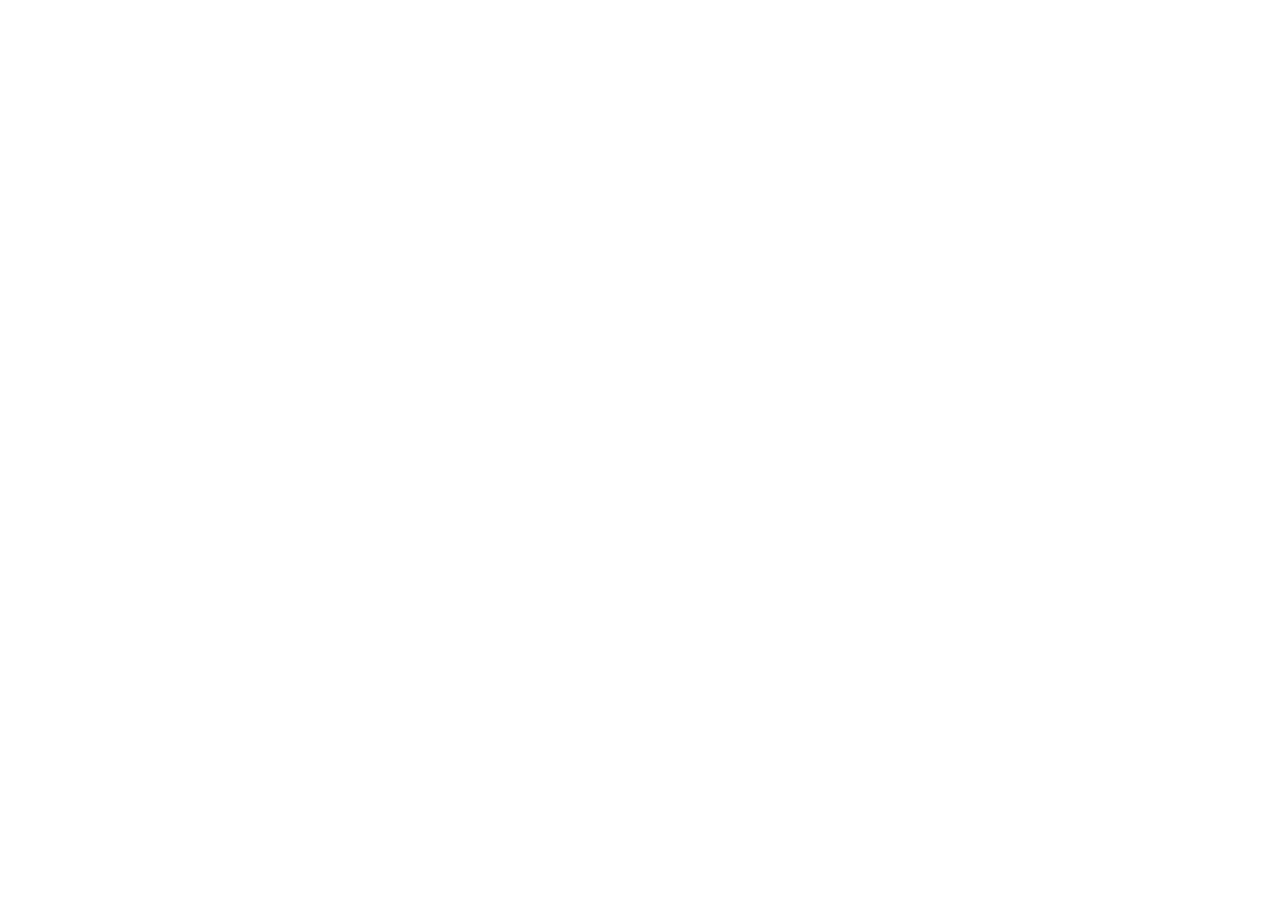
==== index.html @ 694c3e4c "feat: new projeto astra" ====
<!doctype html>
<html lang="pt-BR">
  <head>
    <meta charset="UTF-8" />
    <meta name="viewport" content="width=device-width, initial-scale=1.0" />
    <title>Projeto Astra - @guizeroo/title>
    <link rel="icon" href="/.png" type="image/png">
    <style>
  /* --- ESTILO PERSONALIZADO PARA OS TÍTULOS --- */
@import url('https://fonts.googleapis.com/css2?family=Montserrat:wght@800;900&display=swap');


      :root {
        --bg-body: #17191e;
        --bg-card: #21252b;
        --bg-header: #1a1d24;
        --text-main: #abb2bf;
        --text-light: #ffffff;
        --accent-red: #e53935;
        --accent-yellow: #ffca28;
        --border-color: #383e4a;
        --hover-bg: #282c34;
      }

      *,
      *::before,
      *::after {
        box-sizing: border-box;
      }

      body {
        background-color: var(--bg-body);
        color: var(--text-main);
        font-family: 'Segoe UI', Roboto, Helvetica, Arial, sans-serif;
        margin: 0;
        padding: 50px 20px 10px 20px;
        font-size: 16px;
      }

      .container {
        max-width: 1100px;
        margin: 0 auto;
        /* padding inferior normal (footer não é mais fixo) */
        padding-bottom: 0px;
      }

      .header-section {
        margin-bottom: 14px; /* espaço entre header e disciplinas */
        padding-bottom: 16px; /*  padding interno */
        text-align: center;
        border-bottom: 2px solid var(--accent-red);
      }

      .main-title {
        color: var(--text-light);
        font-size: 38px;
        margin: 0 0 10px 0;
        font-weight: 800;
        text-transform: uppercase;
        letter-spacing: 2px;
      }

      .sub-title {
        color: var(--accent-yellow);
        font-size: 18px;
        margin: 0;
        font-weight: 700;
        text-transform: uppercase;
        letter-spacing: 4px;
      }

      .section-divider {
        display: flex;
        align-items: center;
        justify-content: space-between;
        color: var(--text-light);
        font-size: 24px;
        margin: 40px 0 25px 0;
        padding-left: 15px;
        border-left: 6px solid var(--accent-yellow);
        text-transform: uppercase;
        letter-spacing: 1px;
        font-weight: 800;
        background: linear-gradient(
          90deg,
          rgba(255, 202, 40, 0.1) 0%,
          rgba(255, 202, 40, 0) 100%
        );
        padding-top: 10px;
        padding-bottom: 10px;
      }
      .section-divider .section-subtitle {
        font-size: 14px;
        color: var(--accent-yellow);
        font-weight: 800;
        text-transform: none;
        letter-spacing: 0.5px;
        margin-left: 12px;
      }

      .subject-card {
        background-color: var(--bg-card);
        border-radius: 12px;
        margin-bottom: 40px;
        box-shadow: 0 10px 20px rgba(0, 0, 0, 0.3);
        overflow: hidden;
        border: 1px solid var(--border-color);
      }

      .subject-header-grid {
        display: grid;
        grid-template-columns: 1fr 160px 100px;
        background-color: var(--bg-header);
        border-bottom: 4px solid var(--accent-red);
        cursor: pointer;
        user-select: none;
      }

      .subject-header-grid.collapsed .track-head {
        display: none;
      }

      .subject-progress {
        display: flex;
        align-items: center;
        gap: 10px;
        padding: 0 12px;
        justify-self: end;
      }
      .subject-progress-bar {
        width: 120px;
        height: 10px;
        background: rgba(255, 255, 255, 0.06);
        border-radius: 8px;
        overflow: hidden;
        box-shadow: inset 0 1px 2px rgba(0, 0, 0, 0.4);
      }
      .subject-progress-fill {
        height: 100%;
        width: 0%;
        background: var(--accent-red);
        transition: width 0.35s ease;
      }
      .subject-progress-text {
        color: var(--text-light);
        font-weight: 700;
        font-size: 12px;
        min-width: 36px;
        text-align: right;
        letter-spacing: 0.6px;
      }

      .track-head {
        background-color: var(--accent-yellow);
        color: #111;
        display: flex;
        align-items: center;
        justify-content: center;
        font-size: 16px;
        font-weight: 900;
        text-transform: uppercase;
        border-left: 1px solid rgba(0, 0, 0, 0.15);
        padding: 15px 10px;
        text-align: center;
        letter-spacing: 0.5px;
      }

      .topic-row {
        display: grid;
        grid-template-columns: 1fr 100px;
        border-bottom: 1px solid rgba(255, 255, 255, 0.05);
        transition: background-color 0.2s ease;
      }

      .topic-row.closed {
        display: none;
      }

      .topic-row:last-child {
        border-bottom: none;
      }

      .topic-row:hover {
        background-color: var(--hover-bg);
      }

      .topic-name {
        padding: 24px;
        font-size: 17px;
        line-height: 1.6;
        color: var(--text-light);
        font-weight: 500;
      }

      .topic-number {
        color: var(--accent-yellow);
        font-weight: 800;
        margin-right: 10px;
        font-size: 18px;
      }

      .topic-row.sub-topic .topic-name {
        padding-left: 55px;
        font-size: 15px;
        color: #9ba3b2;
      }
      .topic-row.sub-topic .topic-number {
        font-size: 15px;
      }

      .topic-row.sub-sub-topic .topic-name {
        padding-left: 85px;
        font-size: 14px;
        color: #7b8392;
      }
      .topic-row.sub-sub-topic .topic-number {
        font-size: 14px;
      }

      .checkbox-cell {
        display: flex;
        align-items: center;
        justify-content: center;
        border-left: 1px solid rgba(255, 255, 255, 0.05);
        padding: 15px;
      }

      .custom-checkbox {
        appearance: none;
        -webkit-appearance: none;
        width: 28px;
        height: 28px;
        border: 2px solid #6b7280;
        border-radius: 6px;
        cursor: pointer;
        background-color: rgba(0, 0, 0, 0.2);
        display: flex;
        align-items: center;
        justify-content: center;
        transition: all 0.2s cubic-bezier(0.4, 0, 0.2, 1);
        box-shadow: inset 0 2px 4px rgba(0, 0, 0, 0.1);
      }

      .topic-row.sub-topic .custom-checkbox {
        width: 24px;
        height: 24px;
      }
      .topic-row.sub-sub-topic .custom-checkbox {
        width: 20px;
        height: 20px;
      }

      .custom-checkbox:hover {
        border-color: var(--accent-yellow);
        transform: scale(1.05);
      }

      .custom-checkbox:checked {
        background-color: var(--accent-red);
        border-color: var(--accent-red);
        box-shadow: 0 0 10px rgba(229, 57, 53, 0.3);
      }

      .custom-checkbox:checked::after {
        content: '';
        width: 7px;
        height: 14px;
        border: solid white;
        border-width: 0 3px 3px 0;
        transform: rotate(45deg);
        margin-bottom: 4px;
      }

      .topic-row.sub-topic .custom-checkbox:checked::after {
        width: 6px;
        height: 11px;
        margin-bottom: 2px;
      }
      .topic-row.sub-sub-topic .custom-checkbox:checked::after {
        width: 5px;
        height: 9px;
        margin-bottom: 2px;
        border-width: 0 2px 2px 0;
      }

      @media (max-width: 600px) {
        .subject-header-grid,
        .topic-row {
          grid-template-columns: 1fr 100px;
        }
        .main-title {
          font-size: 28px;
        }
        .topic-name {
          padding: 15px;
        }
        .topic-row.sub-topic .topic-name {
          padding-left: 30px;
        }
        .topic-row.sub-sub-topic .topic-name {
          padding-left: 45px;
        }
        .subject-header-grid {
          grid-template-columns: 1fr 100px 80px;
        }
      }

      .subject-title {
        padding: 24px 20px;
        font-size: 22px;
        font-weight: 800;
        color: var(--text-light);
        border-left: 8px solid var(--accent-red);
        display: flex;
        align-items: center;
        text-transform: uppercase;
      }

      .site-footer {
        /* footer estático no final do documento (não fixo) */
        display: flex;
        flex-direction: column;
        align-items: center;
        justify-content: center;
        gap: 6px;
        padding: 18px 20px;
        margin-top: 28px;
        border-top: 1px solid rgba(0, 0, 0, 0.12);
        color: var(--text-main);
        font-size: 14px;
        background-color: #2b2f36;
        border-radius: 8px;
        width: 100%;
      }
      .site-footer .credit,
      .site-footer .project {
        text-align: center;
        display: block;
        width: 100%;
        margin: 0;
      }
      .site-footer .credit {
        color: var(--text-light);
        font-weight: 700;
      }
      .site-footer .project {
        color: var(--text-main);
        opacity: 0.95;
        font-weight: 600;
      }
      .author {
        color: var(--accent-yellow);
        text-decoration: none;
      }
      .author:hover {
        text-decoration: underline;
      }

    </style>
  </head>
  <body>
    <div class="container">
      <div class="header-section">
        <h2 class="sub-title">Projeto Astra - Missão CBMAL26</h2>
        <h1 class="main-title">Edital Verticalizado</h1>
        
        <div style="display: grid; grid-template-columns: repeat(auto-fit, minmax(300px, 1fr)); gap: 30px; margin: 30px 0 10px 0; text-align: left;">
            
            <div style="background-color: var(--bg-card); border-radius: 8px; padding: 25px 20px; border: 1px solid var(--border-color); display: flex; flex-direction: column; justify-content: center;">
                <div style="font-weight: 800; color: var(--accent-yellow); margin-bottom: 15px; font-size: 16px; text-transform: uppercase; text-align: center;" id="progress-text">0% DO EDITAL CONCLUÍDO</div>
                <div style="width: 100%; background-color: rgba(0, 0, 0, 0.4); border-radius: 10px; height: 12px; overflow: hidden; box-shadow: inset 0 2px 4px rgba(0,0,0,0.5);">
                    <div id="progress-bar" style="width: 0%; height: 100%; background-color: var(--accent-red); transition: width 0.4s ease;"></div>
                </div>
            </div>

            <div style="display: flex; flex-direction: column; justify-content: center; gap: 12px;">
                
                <div style="display: flex; align-items: center; background-color: rgba(66, 204, 147, 0.12); padding: 14px 16px; border-radius: 8px; gap: 12px;">
                    <div style="width: 24px; height: 24px; background-color: #42cc93; border-radius: 50%; display: flex; align-items: center; justify-content: center; flex-shrink: 0;">
                        <svg width="14" height="14" viewBox="0 0 24 24" fill="none" stroke="#ffffff" stroke-width="3" stroke-linecap="round" stroke-linejoin="round"><circle cx="12" cy="12" r="10"></circle><polyline points="12 6 12 12 15 15"></polyline></svg>
                    </div>
                    <div style="font-size: 14px; color: var(--text-light); line-height: 1.4;">
                        <strong style="color: #42cc93;">Em breve:</strong> Mapa de incidência por assunto.
                    </div>
                </div>

                <div style="display: flex; align-items: center; background-color: rgba(66, 204, 147, 0.12); padding: 14px 16px; border-radius: 8px; gap: 12px;">
                    <div style="width: 24px; height: 24px; background-color: #42cc93; border-radius: 50%; display: flex; align-items: center; justify-content: center; flex-shrink: 0;">
                        <svg width="14" height="14" viewBox="0 0 24 24" fill="none" stroke="#ffffff" stroke-width="3" stroke-linecap="round" stroke-linejoin="round"><circle cx="12" cy="12" r="10"></circle><polyline points="12 6 12 12 15 15"></polyline></svg>
                    </div>
                    <div style="font-size: 14px; color: var(--text-light); line-height: 1.4;">
                        <strong style="color: #42cc93;">Em breve:</strong> Manual da aprovação.
                    </div>
                </div>

            </div>

        </div>
      </div>

      <div class="section-divider">
        <span class="section-title">Conhecimentos Gerais</span>
        <span class="section-subtitle">50 questões esperadas</span>
      </div>

      <div class="subject-card">
        <div class="subject-header-grid">
          <div class="subject-title">Língua Portuguesa</div>
          <div class="track-head">Teoria</div>
        </div>
        <div class="topic-row">
          <div class="topic-name">
            <span class="topic-number">1</span> Compreensão e interpretação de
            textos de gêneros variados.
          </div>
          <div class="checkbox-cell">
            <input type="checkbox" class="custom-checkbox" id="port-1" />
          </div>
        </div>
        <div class="topic-row">
          <div class="topic-name">
            <span class="topic-number">2</span> Reconhecimento de tipos e
            gêneros textuais.
          </div>
          <div class="checkbox-cell">
            <input type="checkbox" class="custom-checkbox" id="port-2" />
          </div>
        </div>
        <div class="topic-row">
          <div class="topic-name">
            <span class="topic-number">3</span> Domínio da ortografia oficial.
          </div>
          <div class="checkbox-cell">
            <input type="checkbox" class="custom-checkbox" id="port-3" />
          </div>
        </div>
        <div class="topic-row">
          <div class="topic-name">
            <span class="topic-number">4</span> Domínio dos mecanismos de coesão
            textual.
          </div>
          <div class="checkbox-cell">
            <input type="checkbox" class="custom-checkbox" id="port-4" />
          </div>
        </div>
        <div class="topic-row sub-topic">
          <div class="topic-name">
            <span class="topic-number">4.1</span> Emprego de elementos de
            referenciação, substituição e repetição, de conectores e de outros
            elementos de sequenciação textual.
          </div>
          <div class="checkbox-cell">
            <input type="checkbox" class="custom-checkbox" id="port-4-1" />
          </div>
        </div>
        <div class="topic-row sub-topic">
          <div class="topic-name">
            <span class="topic-number">4.2</span> Emprego de tempos e modos
            verbais.
          </div>
          <div class="checkbox-cell">
            <input type="checkbox" class="custom-checkbox" id="port-4-2" />
          </div>
        </div>
        <div class="topic-row">
          <div class="topic-name">
            <span class="topic-number">5</span> Domínio da estrutura
            morfossintática do período.
          </div>
          <div class="checkbox-cell">
            <input type="checkbox" class="custom-checkbox" id="port-5" />
          </div>
        </div>
        <div class="topic-row sub-topic">
          <div class="topic-name">
            <span class="topic-number">5.1</span> Emprego das classes de
            palavras.
          </div>
          <div class="checkbox-cell">
            <input type="checkbox" class="custom-checkbox" id="port-5-1" />
          </div>
        </div>
        <div class="topic-row sub-topic">
          <div class="topic-name">
            <span class="topic-number">5.2</span> Relações de coordenação entre
            orações e entre termos da oração.
          </div>
          <div class="checkbox-cell">
            <input type="checkbox" class="custom-checkbox" id="port-5-2" />
          </div>
        </div>
        <div class="topic-row sub-topic">
          <div class="topic-name">
            <span class="topic-number">5.3</span> Relações de subordinação entre
            orações e entre termos da oração.
          </div>
          <div class="checkbox-cell">
            <input type="checkbox" class="custom-checkbox" id="port-5-3" />
          </div>
        </div>
        <div class="topic-row sub-topic">
          <div class="topic-name">
            <span class="topic-number">5.4</span> Emprego dos sinais de
            pontuação.
          </div>
          <div class="checkbox-cell">
            <input type="checkbox" class="custom-checkbox" id="port-5-4" />
          </div>
        </div>
        <div class="topic-row sub-topic">
          <div class="topic-name">
            <span class="topic-number">5.5</span> Concordância verbal e nominal.
          </div>
          <div class="checkbox-cell">
            <input type="checkbox" class="custom-checkbox" id="port-5-5" />
          </div>
        </div>
        <div class="topic-row sub-topic">
          <div class="topic-name">
            <span class="topic-number">5.6</span> Regência verbal e nominal.
          </div>
          <div class="checkbox-cell">
            <input type="checkbox" class="custom-checkbox" id="port-5-6" />
          </div>
        </div>
        <div class="topic-row sub-topic">
          <div class="topic-name">
            <span class="topic-number">5.7</span> Emprego do sinal indicativo de
            crase.
          </div>
          <div class="checkbox-cell">
            <input type="checkbox" class="custom-checkbox" id="port-5-7" />
          </div>
        </div>
        <div class="topic-row sub-topic">
          <div class="topic-name">
            <span class="topic-number">5.8</span> Colocação dos pronomes átonos.
          </div>
          <div class="checkbox-cell">
            <input type="checkbox" class="custom-checkbox" id="port-5-8" />
          </div>
        </div>
        <div class="topic-row">
          <div class="topic-name">
            <span class="topic-number">6</span> Reescrita de frases e parágrafos
            do texto.
          </div>
          <div class="checkbox-cell">
            <input type="checkbox" class="custom-checkbox" id="port-6" />
          </div>
        </div>
        <div class="topic-row sub-topic">
          <div class="topic-name">
            <span class="topic-number">6.1</span> Significação das palavras.
          </div>
          <div class="checkbox-cell">
            <input type="checkbox" class="custom-checkbox" id="port-6-1" />
          </div>
        </div>
        <div class="topic-row sub-topic">
          <div class="topic-name">
            <span class="topic-number">6.2</span> Substituição de palavras ou de
            trechos de texto.
          </div>
          <div class="checkbox-cell">
            <input type="checkbox" class="custom-checkbox" id="port-6-2" />
          </div>
        </div>
        <div class="topic-row sub-topic">
          <div class="topic-name">
            <span class="topic-number">6.3</span> Reorganização da estrutura de
            orações e de períodos do texto.
          </div>
          <div class="checkbox-cell">
            <input type="checkbox" class="custom-checkbox" id="port-6-3" />
          </div>
        </div>
        <div class="topic-row sub-topic">
          <div class="topic-name">
            <span class="topic-number">6.4</span> Reescrita de textos de
            diferentes gêneros e níveis de formalidade.
          </div>
          <div class="checkbox-cell">
            <input type="checkbox" class="custom-checkbox" id="port-6-4" />
          </div>
        </div>
      </div>
      <div class="subject-card">
        <div class="subject-header-grid">
          <div class="subject-title">Língua Inglesa</div>
          <div class="track-head">Teoria</div>
        </div>
        <div class="topic-row">
          <div class="topic-name">
            <span class="topic-number">1</span> Compreensão de textos em língua
            inglesa.
          </div>
          <div class="checkbox-cell">
            <input type="checkbox" class="custom-checkbox" id="ing-1" />
          </div>
        </div>
        <div class="topic-row">
          <div class="topic-name">
            <span class="topic-number">2</span> Itens gramaticais relevantes
            para a compreensão dos conteúdos semânticos.
          </div>
          <div class="checkbox-cell">
            <input type="checkbox" class="custom-checkbox" id="ing-2" />
          </div>
        </div>
      </div>
      <div class="subject-card">
        <div class="subject-header-grid">
          <div class="subject-title">Noções de Informática</div>
          <div class="track-head">Teoria</div>
        </div>
        <div class="topic-row">
          <div class="topic-name">
            <span class="topic-number">1</span> Noções de sistema operacional
            (ambientes Linux e Windows).
          </div>
          <div class="checkbox-cell">
            <input type="checkbox" class="custom-checkbox" id="inf-1" />
          </div>
        </div>
        <div class="topic-row">
          <div class="topic-name">
            <span class="topic-number">2</span> Edição de textos, planilhas e
            apresentações (ambientes Microsoft Office e BrOffice).
          </div>
          <div class="checkbox-cell">
            <input type="checkbox" class="custom-checkbox" id="inf-2" />
          </div>
        </div>
        <div class="topic-row">
          <div class="topic-name">
            <span class="topic-number">3</span> Redes de computadores.
          </div>
          <div class="checkbox-cell">
            <input type="checkbox" class="custom-checkbox" id="inf-3" />
          </div>
        </div>
        <div class="topic-row sub-topic">
          <div class="topic-name">
            <span class="topic-number">3.1</span> Conceitos básicos,
            ferramentas, aplicativos e procedimentos de Internet e intranet.
          </div>
          <div class="checkbox-cell">
            <input type="checkbox" class="custom-checkbox" id="inf-3-1" />
          </div>
        </div>
        <div class="topic-row sub-topic">
          <div class="topic-name">
            <span class="topic-number">3.2</span> Programas de navegação
            (Microsoft Edge, Mozilla Firefox e Google Chrome).
          </div>
          <div class="checkbox-cell">
            <input type="checkbox" class="custom-checkbox" id="inf-3-2" />
          </div>
        </div>
        <div class="topic-row sub-topic">
          <div class="topic-name">
            <span class="topic-number">3.3</span> Programas de correio
            eletrônico (Outlook Express e Mozilla Thunderbird).
          </div>
          <div class="checkbox-cell">
            <input type="checkbox" class="custom-checkbox" id="inf-3-3" />
          </div>
        </div>
        <div class="topic-row sub-topic">
          <div class="topic-name">
            <span class="topic-number">3.4</span> Sítios de busca e pesquisa na
            Internet.
          </div>
          <div class="checkbox-cell">
            <input type="checkbox" class="custom-checkbox" id="inf-3-4" />
          </div>
        </div>
        <div class="topic-row sub-topic">
          <div class="topic-name">
            <span class="topic-number">3.5</span> Grupos de discussão.
          </div>
          <div class="checkbox-cell">
            <input type="checkbox" class="custom-checkbox" id="inf-3-5" />
          </div>
        </div>
        <div class="topic-row sub-topic">
          <div class="topic-name">
            <span class="topic-number">3.6</span> Redes sociais.
          </div>
          <div class="checkbox-cell">
            <input type="checkbox" class="custom-checkbox" id="inf-3-6" />
          </div>
        </div>
        <div class="topic-row sub-topic">
          <div class="topic-name">
            <span class="topic-number">3.7</span> Computação na nuvem (cloud
            computing).
          </div>
          <div class="checkbox-cell">
            <input type="checkbox" class="custom-checkbox" id="inf-3-7" />
          </div>
        </div>
        <div class="topic-row">
          <div class="topic-name">
            <span class="topic-number">4</span> Conceitos de organização e de
            gerenciamento de informações, arquivos, pastas e programas.
          </div>
          <div class="checkbox-cell">
            <input type="checkbox" class="custom-checkbox" id="inf-4" />
          </div>
        </div>
        <div class="topic-row">
          <div class="topic-name">
            <span class="topic-number">5</span> Segurança da informação.
          </div>
          <div class="checkbox-cell">
            <input type="checkbox" class="custom-checkbox" id="inf-5" />
          </div>
        </div>
        <div class="topic-row sub-topic">
          <div class="topic-name">
            <span class="topic-number">5.1</span> Procedimentos de segurança.
          </div>
          <div class="checkbox-cell">
            <input type="checkbox" class="custom-checkbox" id="inf-5-1" />
          </div>
        </div>
        <div class="topic-row sub-topic">
          <div class="topic-name">
            <span class="topic-number">5.2</span> Noções de vírus, worms e
            pragas virtuais.
          </div>
          <div class="checkbox-cell">
            <input type="checkbox" class="custom-checkbox" id="inf-5-2" />
          </div>
        </div>
        <div class="topic-row sub-topic">
          <div class="topic-name">
            <span class="topic-number">5.3</span> Aplicativos para segurança
            (antivírus, firewall, anti-spyware etc.).
          </div>
          <div class="checkbox-cell">
            <input type="checkbox" class="custom-checkbox" id="inf-5-3" />
          </div>
        </div>
        <div class="topic-row sub-topic">
          <div class="topic-name">
            <span class="topic-number">5.4</span> Procedimentos de backup.
          </div>
          <div class="checkbox-cell">
            <input type="checkbox" class="custom-checkbox" id="inf-5-4" />
          </div>
        </div>
        <div class="topic-row sub-topic">
          <div class="topic-name">
            <span class="topic-number">5.5</span> Armazenamento de dados na
            nuvem (cloud storage).
          </div>
          <div class="checkbox-cell">
            <input type="checkbox" class="custom-checkbox" id="inf-5-5" />
          </div>
        </div>
      </div>
      <div class="subject-card">
        <div class="subject-header-grid">
          <div class="subject-title">Matemática</div>
          <div class="track-head">Teoria</div>
        </div>
        <div class="topic-row">
          <div class="topic-name">
            <span class="topic-number">1</span> Álgebra linear.
          </div>
          <div class="checkbox-cell">
            <input type="checkbox" class="custom-checkbox" id="mat-1" />
          </div>
        </div>
        <div class="topic-row sub-topic">
          <div class="topic-name">
            <span class="topic-number">1.1</span> Conjunto numérico: operações
            com números inteiros, fracionários e decimais.
          </div>
          <div class="checkbox-cell">
            <input type="checkbox" class="custom-checkbox" id="mat-1-1" />
          </div>
        </div>
        <div class="topic-row">
          <div class="topic-name">
            <span class="topic-number">2</span> Proporções e divisão
            proporcional.
          </div>
          <div class="checkbox-cell">
            <input type="checkbox" class="custom-checkbox" id="mat-2" />
          </div>
        </div>
        <div class="topic-row">
          <div class="topic-name">
            <span class="topic-number">3</span> Regras de três simples e
            composta.
          </div>
          <div class="checkbox-cell">
            <input type="checkbox" class="custom-checkbox" id="mat-3" />
          </div>
        </div>
        <div class="topic-row">
          <div class="topic-name">
            <span class="topic-number">4</span> Porcentagem.
          </div>
          <div class="checkbox-cell">
            <input type="checkbox" class="custom-checkbox" id="mat-4" />
          </div>
        </div>
        <div class="topic-row">
          <div class="topic-name">
            <span class="topic-number">5</span> Juros simples e compostos;
            capitalização e descontos.
          </div>
          <div class="checkbox-cell">
            <input type="checkbox" class="custom-checkbox" id="mat-5" />
          </div>
        </div>
        <div class="topic-row">
          <div class="topic-name">
            <span class="topic-number">6</span> Taxas de juros: nominal,
            efetiva, equivalente, proporcional, real e aparente.
          </div>
          <div class="checkbox-cell">
            <input type="checkbox" class="custom-checkbox" id="mat-6" />
          </div>
        </div>
      </div>
      <div class="subject-card">
        <div class="subject-header-grid">
          <div class="subject-title">Raciocínio Lógico e Analítico</div>
          <div class="track-head">Teoria</div>
        </div>
        <div class="topic-row">
          <div class="topic-name">
            <span class="topic-number">1</span> Lógica sentencial (ou
            proposicional).
          </div>
          <div class="checkbox-cell">
            <input type="checkbox" class="custom-checkbox" id="rla-1" />
          </div>
        </div>
        <div class="topic-row sub-topic">
          <div class="topic-name">
            <span class="topic-number">1.1</span> Proposições simples e
            compostas.
          </div>
          <div class="checkbox-cell">
            <input type="checkbox" class="custom-checkbox" id="rla-1-1" />
          </div>
        </div>
        <div class="topic-row sub-topic">
          <div class="topic-name">
            <span class="topic-number">1.2</span> Tabelas verdade.
          </div>
          <div class="checkbox-cell">
            <input type="checkbox" class="custom-checkbox" id="rla-1-2" />
          </div>
        </div>
        <div class="topic-row sub-topic">
          <div class="topic-name">
            <span class="topic-number">1.3</span> Equivalências.
          </div>
          <div class="checkbox-cell">
            <input type="checkbox" class="custom-checkbox" id="rla-1-3" />
          </div>
        </div>
        <div class="topic-row">
          <div class="topic-name">
            <span class="topic-number">2</span> Estrutura lógica de relações
            arbitrárias entre pessoas, lugares, objetos ou eventos fictícios;
            dedução de novas informações das relações fornecidas e avaliação das
            condições usadas para estabelecer a estrutura daquelas relações.
          </div>
          <div class="checkbox-cell">
            <input type="checkbox" class="custom-checkbox" id="rla-2" />
          </div>
        </div>
        <div class="topic-row">
          <div class="topic-name">
            <span class="topic-number">3</span> Compreensão e análise da lógica
            de uma situação, utilizando as funções intelectuais: raciocínio
            verbal, raciocínio matemático, raciocínio sequencial, reconhecimento
            de padrões, orientação espacial e temporal, formação de conceitos,
            discriminação de elementos; compreensão de dados apresentados em
            gráficos e tabelas.
          </div>
          <div class="checkbox-cell">
            <input type="checkbox" class="custom-checkbox" id="rla-3" />
          </div>
        </div>
        <div class="topic-row">
          <div class="topic-name">
            <span class="topic-number">4</span> Problemas de lógica e
            raciocínio.
          </div>
          <div class="checkbox-cell">
            <input type="checkbox" class="custom-checkbox" id="rla-4" />
          </div>
        </div>
        <div class="topic-row sub-topic">
          <div class="topic-name">
            <span class="topic-number">4.1</span> Problemas de contagem e noções
            de probabilidade.
          </div>
          <div class="checkbox-cell">
            <input type="checkbox" class="custom-checkbox" id="rla-4-1" />
          </div>
        </div>
        <div class="topic-row">
          <div class="topic-name">
            <span class="topic-number">5</span> Falácias.
          </div>
          <div class="checkbox-cell">
            <input type="checkbox" class="custom-checkbox" id="rla-5" />
          </div>
        </div>
        <div class="topic-row">
          <div class="topic-name">
            <span class="topic-number">6</span> Noções de estatística: média,
            moda, mediana e desvio-padrão.
          </div>
          <div class="checkbox-cell">
            <input type="checkbox" class="custom-checkbox" id="rla-6" />
          </div>
        </div>
      </div>
      <div class="subject-card">
        <div class="subject-header-grid">
          <div class="subject-title">Legislação Pertinente ao CBMAL</div>
          <div class="track-head">Teoria</div>
        </div>
        <div class="topic-row">
          <div class="topic-name">
            <span class="topic-number">1</span> Lei Estadual nº 5.346/1992
            (Estatuto dos Policiais Militares do Estado de Alagoas) e suas
            alterações.
          </div>
          <div class="checkbox-cell">
            <input type="checkbox" class="custom-checkbox" id="leg-1" />
          </div>
        </div>
        <div class="topic-row">
          <div class="topic-name">
            <span class="topic-number">2</span> Decreto estadual nº 37.042/1996
            (Regulamento Disciplinar da Polícia Militar de Alagoas).
          </div>
          <div class="checkbox-cell">
            <input type="checkbox" class="custom-checkbox" id="leg-2" />
          </div>
        </div>
        <div class="topic-row">
          <div class="topic-name">
            <span class="topic-number">3</span> Lei Estadual nº 6.514/2004 e nº
            6.544/2004 e suas alterações.
          </div>
          <div class="checkbox-cell">
            <input type="checkbox" class="custom-checkbox" id="leg-3" />
          </div>
        </div>
        <div class="topic-row">
          <div class="topic-name">
            <span class="topic-number">4</span> Lei Federal nº 14.751/2023.
          </div>
          <div class="checkbox-cell">
            <input type="checkbox" class="custom-checkbox" id="leg-4" />
          </div>
        </div>
      </div>
      <div class="subject-card">
        <div class="subject-header-grid">
          <div class="subject-title">Cidadania e Direitos Humanos</div>
          <div class="track-head">Teoria</div>
        </div>
        <div class="topic-row">
          <div class="topic-name">
            <span class="topic-number">1</span> Ética e moral.
          </div>
          <div class="checkbox-cell">
            <input type="checkbox" class="custom-checkbox" id="cdh-1" />
          </div>
        </div>
        <div class="topic-row">
          <div class="topic-name">
            <span class="topic-number">2</span> Ética, princípios e valores.
          </div>
          <div class="checkbox-cell">
            <input type="checkbox" class="custom-checkbox" id="cdh-2" />
          </div>
        </div>
        <div class="topic-row">
          <div class="topic-name">
            <span class="topic-number">3</span> Ética e democracia: exercício da
            cidadania.
          </div>
          <div class="checkbox-cell">
            <input type="checkbox" class="custom-checkbox" id="cdh-3" />
          </div>
        </div>
        <div class="topic-row">
          <div class="topic-name">
            <span class="topic-number">4</span> Ética e função pública.
          </div>
          <div class="checkbox-cell">
            <input type="checkbox" class="custom-checkbox" id="cdh-4" />
          </div>
        </div>
        <div class="topic-row">
          <div class="topic-name">
            <span class="topic-number">5</span> Ética no setor público.
          </div>
          <div class="checkbox-cell">
            <input type="checkbox" class="custom-checkbox" id="cdh-5" />
          </div>
        </div>
        <div class="topic-row">
          <div class="topic-name">
            <span class="topic-number">6</span> Teoria geral dos direitos
            humanos.
          </div>
          <div class="checkbox-cell">
            <input type="checkbox" class="custom-checkbox" id="cdh-6" />
          </div>
        </div>
        <div class="topic-row sub-topic">
          <div class="topic-name">
            <span class="topic-number">6.1</span> Conceito, terminologia,
            estrutura normativa, fundamentação.
          </div>
          <div class="checkbox-cell">
            <input type="checkbox" class="custom-checkbox" id="cdh-6-1" />
          </div>
        </div>
        <div class="topic-row">
          <div class="topic-name">
            <span class="topic-number">7</span> Afirmação histórica dos direitos
            humanos.
          </div>
          <div class="checkbox-cell">
            <input type="checkbox" class="custom-checkbox" id="cdh-7" />
          </div>
        </div>
        <div class="topic-row">
          <div class="topic-name">
            <span class="topic-number">8</span> Direitos humanos e
            responsabilidade do Estado.
          </div>
          <div class="checkbox-cell">
            <input type="checkbox" class="custom-checkbox" id="cdh-8" />
          </div>
        </div>
      </div>

      <div class="section-divider">
        <span class="section-title">Conhecimentos Específicos</span>
        <span class="section-subtitle">70 questões esperadas</span>
      </div>

      <div class="subject-card">
        <div class="subject-header-grid">
          <div class="subject-title">Física</div>
          <div class="track-head">Teoria</div>
        </div>
        <div class="topic-row">
          <div class="topic-name">
            <span class="topic-number">1</span> Vetores.
          </div>
          <div class="checkbox-cell">
            <input type="checkbox" class="custom-checkbox" id="fis-1" />
          </div>
        </div>
        <div class="topic-row sub-topic">
          <div class="topic-name">
            <span class="topic-number">1.1</span> Sistema de forças.
          </div>
          <div class="checkbox-cell">
            <input type="checkbox" class="custom-checkbox" id="fis-1-1" />
          </div>
        </div>
        <div class="topic-row sub-topic">
          <div class="topic-name">
            <span class="topic-number">1.2</span> Composição de forças: forças
            de mesma direção e sentido, forças de mesma direção e sentidos
            diferentes.
          </div>
          <div class="checkbox-cell">
            <input type="checkbox" class="custom-checkbox" id="fis-1-2" />
          </div>
        </div>
        <div class="topic-row sub-topic">
          <div class="topic-name">
            <span class="topic-number">1.3</span> Duas forças concorrentes.
          </div>
          <div class="checkbox-cell">
            <input type="checkbox" class="custom-checkbox" id="fis-1-3" />
          </div>
        </div>
        <div class="topic-row sub-topic">
          <div class="topic-name">
            <span class="topic-number">1.4</span> Representação gráfica.
          </div>
          <div class="checkbox-cell">
            <input type="checkbox" class="custom-checkbox" id="fis-1-4" />
          </div>
        </div>
        <div class="topic-row sub-topic">
          <div class="topic-name">
            <span class="topic-number">1.5</span> Binário.
          </div>
          <div class="checkbox-cell">
            <input type="checkbox" class="custom-checkbox" id="fis-1-5" />
          </div>
        </div>
        <div class="topic-row">
          <div class="topic-name">
            <span class="topic-number">2</span> Mecânica.
          </div>
          <div class="checkbox-cell">
            <input type="checkbox" class="custom-checkbox" id="fis-2" />
          </div>
        </div>
        <div class="topic-row sub-topic">
          <div class="topic-name">
            <span class="topic-number">2.1</span> Noções de Movimento.
          </div>
          <div class="checkbox-cell">
            <input type="checkbox" class="custom-checkbox" id="fis-2-1" />
          </div>
        </div>
        <div class="topic-row sub-topic">
          <div class="topic-name">
            <span class="topic-number">2.2</span> Movimento retilíneo:
            velocidade, movimento uniformemente variado, aceleração.
          </div>
          <div class="checkbox-cell">
            <input type="checkbox" class="custom-checkbox" id="fis-2-2" />
          </div>
        </div>
        <div class="topic-row sub-topic">
          <div class="topic-name">
            <span class="topic-number">2.3</span> Movimento em duas dimensões:
            movimento de projéteis e movimento circular uniforme.
          </div>
          <div class="checkbox-cell">
            <input type="checkbox" class="custom-checkbox" id="fis-2-3" />
          </div>
        </div>
        <div class="topic-row sub-topic">
          <div class="topic-name">
            <span class="topic-number">2.4</span> Leis de Newton.
          </div>
          <div class="checkbox-cell">
            <input type="checkbox" class="custom-checkbox" id="fis-2-4" />
          </div>
        </div>
        <div class="topic-row sub-topic">
          <div class="topic-name">
            <span class="topic-number">2.5</span> Leis da Gravitação Universal.
          </div>
          <div class="checkbox-cell">
            <input type="checkbox" class="custom-checkbox" id="fis-2-5" />
          </div>
        </div>
        <div class="topic-row sub-topic">
          <div class="topic-name">
            <span class="topic-number">2.6</span> Leis de Kepler.
          </div>
          <div class="checkbox-cell">
            <input type="checkbox" class="custom-checkbox" id="fis-2-6" />
          </div>
        </div>
        <div class="topic-row sub-topic">
          <div class="topic-name">
            <span class="topic-number">2.7</span> Rotação da terra.
          </div>
          <div class="checkbox-cell">
            <input type="checkbox" class="custom-checkbox" id="fis-2-7" />
          </div>
        </div>
        <div class="topic-row sub-topic">
          <div class="topic-name">
            <span class="topic-number">2.8</span> Trabalho, potência,
            rendimento, energia: mecânica, cinética, energia potencial e energia
            mecânica.
          </div>
          <div class="checkbox-cell">
            <input type="checkbox" class="custom-checkbox" id="fis-2-8" />
          </div>
        </div>
        <div class="topic-row sub-topic">
          <div class="topic-name">
            <span class="topic-number">2.9</span> Conservação de energia
            mecânica.
          </div>
          <div class="checkbox-cell">
            <input type="checkbox" class="custom-checkbox" id="fis-2-9" />
          </div>
        </div>
        <div class="topic-row">
          <div class="topic-name">
            <span class="topic-number">3</span> Densidade e pressão.
          </div>
          <div class="checkbox-cell">
            <input type="checkbox" class="custom-checkbox" id="fis-3" />
          </div>
        </div>
        <div class="topic-row sub-topic">
          <div class="topic-name">
            <span class="topic-number">3.1</span> Principio de Pascal, Lei de
            Stevin, Princípio de Arquimedes.
          </div>
          <div class="checkbox-cell">
            <input type="checkbox" class="custom-checkbox" id="fis-3-1" />
          </div>
        </div>
        <div class="topic-row">
          <div class="topic-name">
            <span class="topic-number">4</span> Termodinâmica.
          </div>
          <div class="checkbox-cell">
            <input type="checkbox" class="custom-checkbox" id="fis-4" />
          </div>
        </div>
        <div class="topic-row sub-topic">
          <div class="topic-name">
            <span class="topic-number">4.1</span> Temperatura e equilíbrio
            térmico.
          </div>
          <div class="checkbox-cell">
            <input type="checkbox" class="custom-checkbox" id="fis-4-1" />
          </div>
        </div>
        <div class="topic-row sub-topic">
          <div class="topic-name">
            <span class="topic-number">4.2</span> Energia térmica e calor; calor
            sensível e calor latente.
          </div>
          <div class="checkbox-cell">
            <input type="checkbox" class="custom-checkbox" id="fis-4-2" />
          </div>
        </div>
        <div class="topic-row sub-topic">
          <div class="topic-name">
            <span class="topic-number">4.3</span> Trocas de calor.
          </div>
          <div class="checkbox-cell">
            <input type="checkbox" class="custom-checkbox" id="fis-4-3" />
          </div>
        </div>
        <div class="topic-row sub-topic">
          <div class="topic-name">
            <span class="topic-number">4.4</span> Dilatação térmica dos sólidos.
          </div>
          <div class="checkbox-cell">
            <input type="checkbox" class="custom-checkbox" id="fis-4-4" />
          </div>
        </div>
        <div class="topic-row sub-topic">
          <div class="topic-name">
            <span class="topic-number">4.5</span> Dilatação anômala da água.
          </div>
          <div class="checkbox-cell">
            <input type="checkbox" class="custom-checkbox" id="fis-4-5" />
          </div>
        </div>
        <div class="topic-row sub-topic">
          <div class="topic-name">
            <span class="topic-number">4.6</span> Processos de propagação do
            calor.
          </div>
          <div class="checkbox-cell">
            <input type="checkbox" class="custom-checkbox" id="fis-4-6" />
          </div>
        </div>
        <div class="topic-row">
          <div class="topic-name">
            <span class="topic-number">5</span> Óptica geométrica.
          </div>
          <div class="checkbox-cell">
            <input type="checkbox" class="custom-checkbox" id="fis-5" />
          </div>
        </div>
        <div class="topic-row sub-topic">
          <div class="topic-name">
            <span class="topic-number">5.1</span> Mecanismos físicos da visão e
            defeitos visuais.
          </div>
          <div class="checkbox-cell">
            <input type="checkbox" class="custom-checkbox" id="fis-5-1" />
          </div>
        </div>
        <div class="topic-row">
          <div class="topic-name"><span class="topic-number">6</span> Som.</div>
          <div class="checkbox-cell">
            <input type="checkbox" class="custom-checkbox" id="fis-6" />
          </div>
        </div>
        <div class="topic-row sub-topic">
          <div class="topic-name">
            <span class="topic-number">6.1</span> Qualidades fisiológicas do
            som.
          </div>
          <div class="checkbox-cell">
            <input type="checkbox" class="custom-checkbox" id="fis-6-1" />
          </div>
        </div>
        <div class="topic-row sub-topic">
          <div class="topic-name">
            <span class="topic-number">6.2</span> Natureza e propagação do som.
          </div>
          <div class="checkbox-cell">
            <input type="checkbox" class="custom-checkbox" id="fis-6-2" />
          </div>
        </div>
        <div class="topic-row">
          <div class="topic-name">
            <span class="topic-number">7</span> Eletricidade e Magnetismo.
          </div>
          <div class="checkbox-cell">
            <input type="checkbox" class="custom-checkbox" id="fis-7" />
          </div>
        </div>
        <div class="topic-row sub-topic">
          <div class="topic-name">
            <span class="topic-number">7.1</span> Lei de Coulomb.
          </div>
          <div class="checkbox-cell">
            <input type="checkbox" class="custom-checkbox" id="fis-7-1" />
          </div>
        </div>
        <div class="topic-row sub-topic">
          <div class="topic-name">
            <span class="topic-number">7.2</span> Corrente elétrica.
          </div>
          <div class="checkbox-cell">
            <input type="checkbox" class="custom-checkbox" id="fis-7-2" />
          </div>
        </div>
        <div class="topic-row sub-topic">
          <div class="topic-name">
            <span class="topic-number">7.3</span> Circuitos elétricos.
          </div>
          <div class="checkbox-cell">
            <input type="checkbox" class="custom-checkbox" id="fis-7-3" />
          </div>
        </div>
        <div class="topic-row sub-topic">
          <div class="topic-name">
            <span class="topic-number">7.4</span> Efeito Joule.
          </div>
          <div class="checkbox-cell">
            <input type="checkbox" class="custom-checkbox" id="fis-7-4" />
          </div>
        </div>
        <div class="topic-row sub-topic">
          <div class="topic-name">
            <span class="topic-number">7.5</span> Efeitos fisiológicos das
            correntes elétricas.
          </div>
          <div class="checkbox-cell">
            <input type="checkbox" class="custom-checkbox" id="fis-7-5" />
          </div>
        </div>
        <div class="topic-row sub-topic">
          <div class="topic-name">
            <span class="topic-number">7.6</span> Campo magnético.
          </div>
          <div class="checkbox-cell">
            <input type="checkbox" class="custom-checkbox" id="fis-7-6" />
          </div>
        </div>
        <div class="topic-row sub-topic">
          <div class="topic-name">
            <span class="topic-number">7.7</span> Imãs.
          </div>
          <div class="checkbox-cell">
            <input type="checkbox" class="custom-checkbox" id="fis-7-7" />
          </div>
        </div>
        <div class="topic-row">
          <div class="topic-name">
            <span class="topic-number">8</span> Aplicações.
          </div>
          <div class="checkbox-cell">
            <input type="checkbox" class="custom-checkbox" id="fis-8" />
          </div>
        </div>
        <div class="topic-row sub-topic">
          <div class="topic-name">
            <span class="topic-number">8.1</span> Efeito fotoelétrico.
          </div>
          <div class="checkbox-cell">
            <input type="checkbox" class="custom-checkbox" id="fis-8-1" />
          </div>
        </div>
        <div class="topic-row sub-topic">
          <div class="topic-name">
            <span class="topic-number">8.2</span> Efeito estufa.
          </div>
          <div class="checkbox-cell">
            <input type="checkbox" class="custom-checkbox" id="fis-8-2" />
          </div>
        </div>
        <div class="topic-row sub-topic">
          <div class="topic-name">
            <span class="topic-number">8.3</span> Brisas litorâneas.
          </div>
          <div class="checkbox-cell">
            <input type="checkbox" class="custom-checkbox" id="fis-8-3" />
          </div>
        </div>
        <div class="topic-row sub-topic">
          <div class="topic-name">
            <span class="topic-number">8.4</span> Relâmpagos e trovões.
          </div>
          <div class="checkbox-cell">
            <input type="checkbox" class="custom-checkbox" id="fis-8-4" />
          </div>
        </div>
        <div class="topic-row">
          <div class="topic-name">
            <span class="topic-number">9</span> Princípios básicos da emissão de
            radioatividade, radiações ionizantes e decaimento radioativo.
          </div>
          <div class="checkbox-cell">
            <input type="checkbox" class="custom-checkbox" id="fis-9" />
          </div>
        </div>
      </div>
      <div class="subject-card">
        <div class="subject-header-grid">
          <div class="subject-title">Química</div>
          <div class="track-head">Teoria</div>
        </div>
        <div class="topic-row">
          <div class="topic-name">
            <span class="topic-number">I</span> ESTRUTURA DO ÁTOMO:
          </div>
          <div class="checkbox-cell">
            <input type="checkbox" class="custom-checkbox" id="qui-i" />
          </div>
        </div>
        <div class="topic-row">
          <div class="topic-name">
            <span class="topic-number">1</span> Estrutura atômica.
          </div>
          <div class="checkbox-cell">
            <input type="checkbox" class="custom-checkbox" id="qui-1" />
          </div>
        </div>
        <div class="topic-row sub-topic">
          <div class="topic-name">
            <span class="topic-number">1.1</span> Partícula fundamentais do
            átomo.
          </div>
          <div class="checkbox-cell">
            <input type="checkbox" class="custom-checkbox" id="qui-1-1" />
          </div>
        </div>
        <div class="topic-row sub-topic">
          <div class="topic-name">
            <span class="topic-number">1.2</span> Número atômico e massa
            atômica.
          </div>
          <div class="checkbox-cell">
            <input type="checkbox" class="custom-checkbox" id="qui-1-2" />
          </div>
        </div>
        <div class="topic-row sub-topic">
          <div class="topic-name">
            <span class="topic-number">1.3</span> Massa molecular.
          </div>
          <div class="checkbox-cell">
            <input type="checkbox" class="custom-checkbox" id="qui-1-3" />
          </div>
        </div>
        <div class="topic-row sub-topic">
          <div class="topic-name">
            <span class="topic-number">1.4</span> Número de Avogadro, mol, massa
            molecular, volume molecular.
          </div>
          <div class="checkbox-cell">
            <input type="checkbox" class="custom-checkbox" id="qui-1-4" />
          </div>
        </div>
        <div class="topic-row">
          <div class="topic-name">
            <span class="topic-number">II</span> CLASSIFICAÇÃO PERIÓDICA DOS
            ELEMENTOS QUÍMICOS:
          </div>
          <div class="checkbox-cell">
            <input type="checkbox" class="custom-checkbox" id="qui-ii" />
          </div>
        </div>
        <div class="topic-row">
          <div class="topic-name">
            <span class="topic-number">1</span> Elemento químico.
          </div>
          <div class="checkbox-cell">
            <input type="checkbox" class="custom-checkbox" id="qui-1" />
          </div>
        </div>
        <div class="topic-row sub-topic">
          <div class="topic-name">
            <span class="topic-number">1.1</span> Configuração eletrônica.
          </div>
          <div class="checkbox-cell">
            <input type="checkbox" class="custom-checkbox" id="qui-1-1" />
          </div>
        </div>
        <div class="topic-row sub-topic">
          <div class="topic-name">
            <span class="topic-number">1.2</span> Tabela periódica atual e sua
            estrutura.
          </div>
          <div class="checkbox-cell">
            <input type="checkbox" class="custom-checkbox" id="qui-1-2" />
          </div>
        </div>
        <div class="topic-row sub-topic">
          <div class="topic-name">
            <span class="topic-number">1.3</span> Lei periódica.
          </div>
          <div class="checkbox-cell">
            <input type="checkbox" class="custom-checkbox" id="qui-1-3" />
          </div>
        </div>
        <div class="topic-row sub-topic">
          <div class="topic-name">
            <span class="topic-number">1.4</span> Principais subgrupos de
            elementos químicos.
          </div>
          <div class="checkbox-cell">
            <input type="checkbox" class="custom-checkbox" id="qui-1-4" />
          </div>
        </div>
        <div class="topic-row">
          <div class="topic-name">
            <span class="topic-number">III</span> LIGAÇÃO QUÍMICA:
          </div>
          <div class="checkbox-cell">
            <input type="checkbox" class="custom-checkbox" id="qui-iii" />
          </div>
        </div>
        <div class="topic-row">
          <div class="topic-name">
            <span class="topic-number">1</span> Ligação iônica.
          </div>
          <div class="checkbox-cell">
            <input type="checkbox" class="custom-checkbox" id="qui-1" />
          </div>
        </div>
        <div class="topic-row">
          <div class="topic-name">
            <span class="topic-number">2</span> Ligação covalente.
          </div>
          <div class="checkbox-cell">
            <input type="checkbox" class="custom-checkbox" id="qui-2" />
          </div>
        </div>
        <div class="topic-row">
          <div class="topic-name">
            <span class="topic-number">3</span> Fórmula eletrônica (estrutural
            de Lewis), iônica, molecular e estrutural das substâncias.
          </div>
          <div class="checkbox-cell">
            <input type="checkbox" class="custom-checkbox" id="qui-3" />
          </div>
        </div>
        <div class="topic-row">
          <div class="topic-name">
            <span class="topic-number">4</span> Número de oxidação.
          </div>
          <div class="checkbox-cell">
            <input type="checkbox" class="custom-checkbox" id="qui-4" />
          </div>
        </div>
        <div class="topic-row">
          <div class="topic-name">
            <span class="topic-number">IV</span> FUNÇÕES DE QUÍMICA INORGÂNICA:
          </div>
          <div class="checkbox-cell">
            <input type="checkbox" class="custom-checkbox" id="qui-iv" />
          </div>
        </div>
        <div class="topic-row">
          <div class="topic-name">
            <span class="topic-number">1</span> Reações de neutralização, dupla
            troca, simples troca, redução, oxidação.
          </div>
          <div class="checkbox-cell">
            <input type="checkbox" class="custom-checkbox" id="qui-1" />
          </div>
        </div>
        <div class="topic-row">
          <div class="topic-name">
            <span class="topic-number">2</span> Ácidos, bases, sais, óxidos,
            conceitos, classificação, nomenclatura e propriedades gerais.
          </div>
          <div class="checkbox-cell">
            <input type="checkbox" class="custom-checkbox" id="qui-2" />
          </div>
        </div>
        <div class="topic-row">
          <div class="topic-name">
            <span class="topic-number">V</span> REAÇÃO QUÍMICA:
          </div>
          <div class="checkbox-cell">
            <input type="checkbox" class="custom-checkbox" id="qui-v" />
          </div>
        </div>
        <div class="topic-row">
          <div class="topic-name">
            <span class="topic-number">1</span> Conceito de reação, equação
            química, reagente e produto.
          </div>
          <div class="checkbox-cell">
            <input type="checkbox" class="custom-checkbox" id="qui-1" />
          </div>
        </div>
        <div class="topic-row">
          <div class="topic-name">
            <span class="topic-number">2</span> Balanceamento de equação
            química.
          </div>
          <div class="checkbox-cell">
            <input type="checkbox" class="custom-checkbox" id="qui-2" />
          </div>
        </div>
        <div class="topic-row">
          <div class="topic-name">
            <span class="topic-number">3</span> Soluções, concentração das
            soluções (grama/litro e mol/litro).
          </div>
          <div class="checkbox-cell">
            <input type="checkbox" class="custom-checkbox" id="qui-3" />
          </div>
        </div>
        <div class="topic-row">
          <div class="topic-name">
            <span class="topic-number">VI</span> QUÍMICA DO CARBONO:
          </div>
          <div class="checkbox-cell">
            <input type="checkbox" class="custom-checkbox" id="qui-vi" />
          </div>
        </div>
        <div class="topic-row">
          <div class="topic-name">
            <span class="topic-number">1</span> Introdução a química orgânica.
          </div>
          <div class="checkbox-cell">
            <input type="checkbox" class="custom-checkbox" id="qui-1" />
          </div>
        </div>
        <div class="topic-row sub-topic">
          <div class="topic-name">
            <span class="topic-number">1.1</span> Propriedades do átomo do
            carbono.
          </div>
          <div class="checkbox-cell">
            <input type="checkbox" class="custom-checkbox" id="qui-1-1" />
          </div>
        </div>
        <div class="topic-row sub-topic">
          <div class="topic-name">
            <span class="topic-number">1.2</span> Estrutura de compostos
            orgânicos, cadeias carbônicas.
          </div>
          <div class="checkbox-cell">
            <input type="checkbox" class="custom-checkbox" id="qui-1-2" />
          </div>
        </div>
        <div class="topic-row sub-topic">
          <div class="topic-name">
            <span class="topic-number">1.3</span> Classificação do átomo de
            carbono na cadeia carbônica.
          </div>
          <div class="checkbox-cell">
            <input type="checkbox" class="custom-checkbox" id="qui-1-3" />
          </div>
        </div>
        <div class="topic-row sub-topic">
          <div class="topic-name">
            <span class="topic-number">1.4</span> Classificação de cadeia
            carbônica.
          </div>
          <div class="checkbox-cell">
            <input type="checkbox" class="custom-checkbox" id="qui-1-4" />
          </div>
        </div>
        <div class="topic-row">
          <div class="topic-name">
            <span class="topic-number">2</span> Funções orgânicas.
          </div>
          <div class="checkbox-cell">
            <input type="checkbox" class="custom-checkbox" id="qui-2" />
          </div>
        </div>
        <div class="topic-row sub-topic">
          <div class="topic-name">
            <span class="topic-number">2.1</span> Notação, nomenclatura e
            propriedades físicas e químicas de hidrocarboneto, álcool, éter,
            fenol, cetonas, aldeídos, ácido carboxílicos, amina e amida
            (contendo de 1 a 8 carbonos).
          </div>
          <div class="checkbox-cell">
            <input type="checkbox" class="custom-checkbox" id="qui-2-1" />
          </div>
        </div>
        <div class="topic-row">
          <div class="topic-name">
            <span class="topic-number">3</span> Reações orgânicas.
          </div>
          <div class="checkbox-cell">
            <input type="checkbox" class="custom-checkbox" id="qui-3" />
          </div>
        </div>
        <div class="topic-row sub-topic">
          <div class="topic-name">
            <span class="topic-number">3.1</span> Reatividade dos compostos
            orgânicos.
          </div>
          <div class="checkbox-cell">
            <input type="checkbox" class="custom-checkbox" id="qui-3-1" />
          </div>
        </div>
        <div class="topic-row sub-topic">
          <div class="topic-name">
            <span class="topic-number">3.2</span> Reações de redução, oxidação e
            combustão.
          </div>
          <div class="checkbox-cell">
            <input type="checkbox" class="custom-checkbox" id="qui-3-2" />
          </div>
        </div>
        <div class="topic-row">
          <div class="topic-name">
            <span class="topic-number">4</span> Identificação e nomenclatura
            IUPAC das funções orgânicas.
          </div>
          <div class="checkbox-cell">
            <input type="checkbox" class="custom-checkbox" id="qui-4" />
          </div>
        </div>
      </div>
      <div class="subject-card">
        <div class="subject-header-grid">
          <div class="subject-title">Biologia</div>
          <div class="track-head">Teoria</div>
        </div>
        <div class="topic-row">
          <div class="topic-name">
            <span class="topic-number">1</span> Seres vivos: classificação dos
            seres vivos.
          </div>
          <div class="checkbox-cell">
            <input type="checkbox" class="custom-checkbox" id="bio-1" />
          </div>
        </div>
        <div class="topic-row">
          <div class="topic-name">
            <span class="topic-number">2</span> Célula.
          </div>
          <div class="checkbox-cell">
            <input type="checkbox" class="custom-checkbox" id="bio-2" />
          </div>
        </div>
        <div class="topic-row sub-topic">
          <div class="topic-name">
            <span class="topic-number">2.1</span> Célula procariota e eucariota.
          </div>
          <div class="checkbox-cell">
            <input type="checkbox" class="custom-checkbox" id="bio-2-1" />
          </div>
        </div>
        <div class="topic-row sub-topic">
          <div class="topic-name">
            <span class="topic-number">2.2</span> Componentes morfológicos das
            células.
          </div>
          <div class="checkbox-cell">
            <input type="checkbox" class="custom-checkbox" id="bio-2-2" />
          </div>
        </div>
        <div class="topic-row sub-topic">
          <div class="topic-name">
            <span class="topic-number">2.3</span> Funções das estruturas
            celulares.
          </div>
          <div class="checkbox-cell">
            <input type="checkbox" class="custom-checkbox" id="bio-2-3" />
          </div>
        </div>
        <div class="topic-row">
          <div class="topic-name">
            <span class="topic-number">3</span> Anatomia e fisiologia humanas.
          </div>
          <div class="checkbox-cell">
            <input type="checkbox" class="custom-checkbox" id="bio-3" />
          </div>
        </div>
        <div class="topic-row sub-topic">
          <div class="topic-name">
            <span class="topic-number">3.1</span> Fisiologia.
          </div>
          <div class="checkbox-cell">
            <input type="checkbox" class="custom-checkbox" id="bio-3-1" />
          </div>
        </div>
        <div class="topic-row sub-topic">
          <div class="topic-name">
            <span class="topic-number">3.2</span> Posição anatômica.
          </div>
          <div class="checkbox-cell">
            <input type="checkbox" class="custom-checkbox" id="bio-3-2" />
          </div>
        </div>
        <div class="topic-row sub-topic">
          <div class="topic-name">
            <span class="topic-number">3.3</span> Divisões do corpo humano.
          </div>
          <div class="checkbox-cell">
            <input type="checkbox" class="custom-checkbox" id="bio-3-3" />
          </div>
        </div>
        <div class="topic-row sub-topic">
          <div class="topic-name">
            <span class="topic-number">3.4</span> Quadrantes abdominais
            (órgãos).
          </div>
          <div class="checkbox-cell">
            <input type="checkbox" class="custom-checkbox" id="bio-3-4" />
          </div>
        </div>
        <div class="topic-row sub-topic">
          <div class="topic-name">
            <span class="topic-number">3.5</span> Sistema tegumentar: pele,
            pêlos, unhas.
          </div>
          <div class="checkbox-cell">
            <input type="checkbox" class="custom-checkbox" id="bio-3-5" />
          </div>
        </div>
        <div class="topic-row sub-topic">
          <div class="topic-name">
            <span class="topic-number">3.6</span> Sistema muscular.
          </div>
          <div class="checkbox-cell">
            <input type="checkbox" class="custom-checkbox" id="bio-3-6" />
          </div>
        </div>
        <div class="topic-row sub-topic">
          <div class="topic-name">
            <span class="topic-number">3.7</span> Sistema esquelético: funções,
            divisão anatômica do esqueleto, ossos, crânio, coluna vertebral,
            articulações.
          </div>
          <div class="checkbox-cell">
            <input type="checkbox" class="custom-checkbox" id="bio-3-7" />
          </div>
        </div>
        <div class="topic-row sub-topic">
          <div class="topic-name">
            <span class="topic-number">3.8</span> Sistema respiratório: função,
            respiração, órgãos componentes, mecanismo da respiração.
          </div>
          <div class="checkbox-cell">
            <input type="checkbox" class="custom-checkbox" id="bio-3-8" />
          </div>
        </div>
        <div class="topic-row sub-topic">
          <div class="topic-name">
            <span class="topic-number">3.9</span> Sistema cardiovascular:
            principais funções, sangue, coração, movimentos cardíacos, pulso,
            vasos sanguíneos, circulação sanguínea.
          </div>
          <div class="checkbox-cell">
            <input type="checkbox" class="custom-checkbox" id="bio-3-9" />
          </div>
        </div>
        <div class="topic-row sub-topic">
          <div class="topic-name">
            <span class="topic-number">3.10</span> Sistema geniturinário:
            sistema urinário, sistema genital masculino, sistema genital
            feminino.
          </div>
          <div class="checkbox-cell">
            <input type="checkbox" class="custom-checkbox" id="bio-3-10" />
          </div>
        </div>
        <div class="topic-row sub-topic">
          <div class="topic-name">
            <span class="topic-number">3.11</span> Sistema digestório.
          </div>
          <div class="checkbox-cell">
            <input type="checkbox" class="custom-checkbox" id="bio-3-11" />
          </div>
        </div>
        <div class="topic-row sub-topic">
          <div class="topic-name">
            <span class="topic-number">3.12</span> Sistema nervoso: função,
            divisão, meninges, sistema nervoso central, sistema nervoso
            periférico, sistema nervoso visceral, sistema nervoso somático.
          </div>
          <div class="checkbox-cell">
            <input type="checkbox" class="custom-checkbox" id="bio-3-12" />
          </div>
        </div>
        <div class="topic-row">
          <div class="topic-name">
            <span class="topic-number">4</span> Tecidos animais: características
            estruturais e funcionais.
          </div>
          <div class="checkbox-cell">
            <input type="checkbox" class="custom-checkbox" id="bio-4" />
          </div>
        </div>
        <div class="topic-row">
          <div class="topic-name">
            <span class="topic-number">5</span> Evolução dos seres vivos.
          </div>
          <div class="checkbox-cell">
            <input type="checkbox" class="custom-checkbox" id="bio-5" />
          </div>
        </div>
        <div class="topic-row">
          <div class="topic-name">
            <span class="topic-number">6</span> Reino vegetal.
          </div>
          <div class="checkbox-cell">
            <input type="checkbox" class="custom-checkbox" id="bio-6" />
          </div>
        </div>
        <div class="topic-row sub-topic">
          <div class="topic-name">
            <span class="topic-number">6.1</span> Funções vitais das plantas.
          </div>
          <div class="checkbox-cell">
            <input type="checkbox" class="custom-checkbox" id="bio-6-1" />
          </div>
        </div>
        <div class="topic-row sub-topic">
          <div class="topic-name">
            <span class="topic-number">6.2</span> Briófitas, pteridófitas,
            gimnospermas e angiospermas.
          </div>
          <div class="checkbox-cell">
            <input type="checkbox" class="custom-checkbox" id="bio-6-2" />
          </div>
        </div>
        <div class="topic-row">
          <div class="topic-name">
            <span class="topic-number">7</span> Reino Animal.
          </div>
          <div class="checkbox-cell">
            <input type="checkbox" class="custom-checkbox" id="bio-7" />
          </div>
        </div>
        <div class="topic-row sub-topic">
          <div class="topic-name">
            <span class="topic-number">7.1</span> Características gerais,
            reprodução, nutrição, locomoção e coordenação.
          </div>
          <div class="checkbox-cell">
            <input type="checkbox" class="custom-checkbox" id="bio-7-1" />
          </div>
        </div>
        <div class="topic-row sub-topic">
          <div class="topic-name">
            <span class="topic-number">7.2</span> Poríferos.
          </div>
          <div class="checkbox-cell">
            <input type="checkbox" class="custom-checkbox" id="bio-7-2" />
          </div>
        </div>
        <div class="topic-row sub-topic">
          <div class="topic-name">
            <span class="topic-number">7.3</span> Cnidários.
          </div>
          <div class="checkbox-cell">
            <input type="checkbox" class="custom-checkbox" id="bio-7-3" />
          </div>
        </div>
        <div class="topic-row sub-topic">
          <div class="topic-name">
            <span class="topic-number">7.4</span> Artrópodes.
          </div>
          <div class="checkbox-cell">
            <input type="checkbox" class="custom-checkbox" id="bio-7-4" />
          </div>
        </div>
        <div class="topic-row sub-topic">
          <div class="topic-name">
            <span class="topic-number">7.5</span> Moluscos.
          </div>
          <div class="checkbox-cell">
            <input type="checkbox" class="custom-checkbox" id="bio-7-5" />
          </div>
        </div>
        <div class="topic-row sub-topic">
          <div class="topic-name">
            <span class="topic-number">7.6</span> Equinodermos.
          </div>
          <div class="checkbox-cell">
            <input type="checkbox" class="custom-checkbox" id="bio-7-6" />
          </div>
        </div>
        <div class="topic-row sub-topic">
          <div class="topic-name">
            <span class="topic-number">7.7</span> Nematelmintos.
          </div>
          <div class="checkbox-cell">
            <input type="checkbox" class="custom-checkbox" id="bio-7-7" />
          </div>
        </div>
        <div class="topic-row sub-topic">
          <div class="topic-name">
            <span class="topic-number">7.8</span> Platelmintos.
          </div>
          <div class="checkbox-cell">
            <input type="checkbox" class="custom-checkbox" id="bio-7-8" />
          </div>
        </div>
        <div class="topic-row sub-topic">
          <div class="topic-name">
            <span class="topic-number">7.9</span> Anelídeos.
          </div>
          <div class="checkbox-cell">
            <input type="checkbox" class="custom-checkbox" id="bio-7-9" />
          </div>
        </div>
        <div class="topic-row sub-topic">
          <div class="topic-name">
            <span class="topic-number">7.10</span> Cordados.
          </div>
          <div class="checkbox-cell">
            <input type="checkbox" class="custom-checkbox" id="bio-7-10" />
          </div>
        </div>
        <div class="topic-row">
          <div class="topic-name">
            <span class="topic-number">8</span> Saúde, higiene e saneamento
            básico.
          </div>
          <div class="checkbox-cell">
            <input type="checkbox" class="custom-checkbox" id="bio-8" />
          </div>
        </div>
        <div class="topic-row sub-topic">
          <div class="topic-name">
            <span class="topic-number">8.1</span> Princípios básicos de saúde.
          </div>
          <div class="checkbox-cell">
            <input type="checkbox" class="custom-checkbox" id="bio-8-1" />
          </div>
        </div>
        <div class="topic-row sub-topic">
          <div class="topic-name">
            <span class="topic-number">8.2</span> Doenças adquiridas
            transmissíveis: viroses, infecções bacterianas, protozoonoses,
            verminoses (transmissão e profilaxia).
          </div>
          <div class="checkbox-cell">
            <input type="checkbox" class="custom-checkbox" id="bio-8-2" />
          </div>
        </div>
        <div class="topic-row sub-topic">
          <div class="topic-name">
            <span class="topic-number">8.3</span> Defesas do organismo:
            imunidade passiva e imunidade ativa.
          </div>
          <div class="checkbox-cell">
            <input type="checkbox" class="custom-checkbox" id="bio-8-3" />
          </div>
        </div>
        <div class="topic-row">
          <div class="topic-name">
            <span class="topic-number">9</span> Ecologia.
          </div>
          <div class="checkbox-cell">
            <input type="checkbox" class="custom-checkbox" id="bio-9" />
          </div>
        </div>
        <div class="topic-row sub-topic">
          <div class="topic-name">
            <span class="topic-number">9.1</span> Relações tróficas entre os
            seres vivos.
          </div>
          <div class="checkbox-cell">
            <input type="checkbox" class="custom-checkbox" id="bio-9-1" />
          </div>
        </div>
        <div class="topic-row sub-topic">
          <div class="topic-name">
            <span class="topic-number">9.2</span> Biomas.
          </div>
          <div class="checkbox-cell">
            <input type="checkbox" class="custom-checkbox" id="bio-9-2" />
          </div>
        </div>
        <div class="topic-row sub-topic">
          <div class="topic-name">
            <span class="topic-number">9.3</span> Ciclos biogeoquímicos.
          </div>
          <div class="checkbox-cell">
            <input type="checkbox" class="custom-checkbox" id="bio-9-3" />
          </div>
        </div>
        <div class="topic-row sub-topic">
          <div class="topic-name">
            <span class="topic-number">9.4</span> Conservação e preservação da
            natureza, ação antrópica, poluição e biocidas, ecossistemas e
            espécies ameaçadas de extinção (principalmente no Brasil).
          </div>
          <div class="checkbox-cell">
            <input type="checkbox" class="custom-checkbox" id="bio-9-4" />
          </div>
        </div>
      </div>
      <div class="subject-card">
        <div class="subject-header-grid">
          <div class="subject-title">Mecânica Geral</div>
          <div class="track-head">Teoria</div>
        </div>
        <div class="topic-row">
          <div class="topic-name">
            <span class="topic-number">1</span> Motor de combustão interna.
          </div>
          <div class="checkbox-cell">
            <input type="checkbox" class="custom-checkbox" id="mec-1" />
          </div>
        </div>
        <div class="topic-row sub-topic">
          <div class="topic-name">
            <span class="topic-number">1.1</span> Conceito.
          </div>
          <div class="checkbox-cell">
            <input type="checkbox" class="custom-checkbox" id="mec-1-1" />
          </div>
        </div>
        <div class="topic-row sub-topic">
          <div class="topic-name">
            <span class="topic-number">1.2</span> Ciclo de funcionamento (4
            tempos).
          </div>
          <div class="checkbox-cell">
            <input type="checkbox" class="custom-checkbox" id="mec-1-2" />
          </div>
        </div>
        <div class="topic-row sub-topic">
          <div class="topic-name">
            <span class="topic-number">1.3</span> Tipos de motores.
          </div>
          <div class="checkbox-cell">
            <input type="checkbox" class="custom-checkbox" id="mec-1-3" />
          </div>
        </div>
        <div class="topic-row sub-sub-topic">
          <div class="topic-name">
            <span class="topic-number">1.3.1</span> Ciclo Otto.
          </div>
          <div class="checkbox-cell">
            <input type="checkbox" class="custom-checkbox" id="mec-1-3-1" />
          </div>
        </div>
        <div class="topic-row sub-sub-topic">
          <div class="topic-name">
            <span class="topic-number">1.3.2</span> Ciclo Diesel.
          </div>
          <div class="checkbox-cell">
            <input type="checkbox" class="custom-checkbox" id="mec-1-3-2" />
          </div>
        </div>
        <div class="topic-row">
          <div class="topic-name">
            <span class="topic-number">2</span> Sistema de transmissão.
          </div>
          <div class="checkbox-cell">
            <input type="checkbox" class="custom-checkbox" id="mec-2" />
          </div>
        </div>
        <div class="topic-row sub-topic">
          <div class="topic-name">
            <span class="topic-number">2.1</span> Função.
          </div>
          <div class="checkbox-cell">
            <input type="checkbox" class="custom-checkbox" id="mec-2-1" />
          </div>
        </div>
        <div class="topic-row sub-topic">
          <div class="topic-name">
            <span class="topic-number">2.2</span> Componentes.
          </div>
          <div class="checkbox-cell">
            <input type="checkbox" class="custom-checkbox" id="mec-2-2" />
          </div>
        </div>
        <div class="topic-row">
          <div class="topic-name">
            <span class="topic-number">3</span> Sistema de freios.
          </div>
          <div class="checkbox-cell">
            <input type="checkbox" class="custom-checkbox" id="mec-3" />
          </div>
        </div>
        <div class="topic-row sub-topic">
          <div class="topic-name">
            <span class="topic-number">3.1</span> Função.
          </div>
          <div class="checkbox-cell">
            <input type="checkbox" class="custom-checkbox" id="mec-3-1" />
          </div>
        </div>
        <div class="topic-row sub-topic">
          <div class="topic-name">
            <span class="topic-number">3.2</span> Tipos.
          </div>
          <div class="checkbox-cell">
            <input type="checkbox" class="custom-checkbox" id="mec-3-2" />
          </div>
        </div>
        <div class="topic-row sub-topic">
          <div class="topic-name">
            <span class="topic-number">3.3</span> Princípio físico.
          </div>
          <div class="checkbox-cell">
            <input type="checkbox" class="custom-checkbox" id="mec-3-3" />
          </div>
        </div>
        <div class="topic-row">
          <div class="topic-name">
            <span class="topic-number">4</span> Sistema de suspensão.
          </div>
          <div class="checkbox-cell">
            <input type="checkbox" class="custom-checkbox" id="mec-4" />
          </div>
        </div>
        <div class="topic-row sub-topic">
          <div class="topic-name">
            <span class="topic-number">4.1</span> Função.
          </div>
          <div class="checkbox-cell">
            <input type="checkbox" class="custom-checkbox" id="mec-4-1" />
          </div>
        </div>
        <div class="topic-row sub-topic">
          <div class="topic-name">
            <span class="topic-number">4.2</span> Componentes.
          </div>
          <div class="checkbox-cell">
            <input type="checkbox" class="custom-checkbox" id="mec-4-2" />
          </div>
        </div>
        <div class="topic-row">
          <div class="topic-name">
            <span class="topic-number">5</span> Sistema elétrico.
          </div>
          <div class="checkbox-cell">
            <input type="checkbox" class="custom-checkbox" id="mec-5" />
          </div>
        </div>
        <div class="topic-row sub-topic">
          <div class="topic-name">
            <span class="topic-number">5.1</span> Função.
          </div>
          <div class="checkbox-cell">
            <input type="checkbox" class="custom-checkbox" id="mec-5-1" />
          </div>
        </div>
        <div class="topic-row sub-topic">
          <div class="topic-name">
            <span class="topic-number">5.2</span> Componentes.
          </div>
          <div class="checkbox-cell">
            <input type="checkbox" class="custom-checkbox" id="mec-5-2" />
          </div>
        </div>
        <div class="topic-row">
          <div class="topic-name">
            <span class="topic-number">6</span> Sistema de arrefecimento.
          </div>
          <div class="checkbox-cell">
            <input type="checkbox" class="custom-checkbox" id="mec-6" />
          </div>
        </div>
        <div class="topic-row sub-topic">
          <div class="topic-name">
            <span class="topic-number">6.1</span> Função.
          </div>
          <div class="checkbox-cell">
            <input type="checkbox" class="custom-checkbox" id="mec-6-1" />
          </div>
        </div>
        <div class="topic-row sub-topic">
          <div class="topic-name">
            <span class="topic-number">6.2</span> Componentes.
          </div>
          <div class="checkbox-cell">
            <input type="checkbox" class="custom-checkbox" id="mec-6-2" />
          </div>
        </div>
        <div class="topic-row">
          <div class="topic-name">
            <span class="topic-number">7</span> Sistema de alimentação.
          </div>
          <div class="checkbox-cell">
            <input type="checkbox" class="custom-checkbox" id="mec-7" />
          </div>
        </div>
        <div class="topic-row sub-topic">
          <div class="topic-name">
            <span class="topic-number">7.1</span> Função.
          </div>
          <div class="checkbox-cell">
            <input type="checkbox" class="custom-checkbox" id="mec-7-1" />
          </div>
        </div>
        <div class="topic-row sub-topic">
          <div class="topic-name">
            <span class="topic-number">7.2</span> Componentes.
          </div>
          <div class="checkbox-cell">
            <input type="checkbox" class="custom-checkbox" id="mec-7-2" />
          </div>
        </div>
      </div>


      <!-- RODAPÉ -->
      <footer class="site-footer" aria-label="Rodapé do site">
        <div class="credit">
          Desenvolvido por
          <a
            class="author"
            href="https://www.instagram.com/guizeroo/"
            target="_blank"
            >@guizeroo</a
          >
        </div>
        <div class="project">Projeto Astra 2026</div>
      </footer>
    </div>

    <script>
      document.addEventListener('DOMContentLoaded', () => {
        const checkboxes = document.querySelectorAll('.custom-checkbox')

        checkboxes.forEach(checkbox => {
          const savedState = localStorage.getItem('cbmal26_v4_' + checkbox.id)
          if (savedState === 'true') {
            checkbox.checked = true
          }

          checkbox.addEventListener('change', e => {
            localStorage.setItem('cbmal26_v4_' + e.target.id, e.target.checked)
            updateAllSubjectProgress()
            updateProgress()
          })
        })

        // Cria a UI de progresso para cada disciplina (se já não existir)
        document.querySelectorAll('.subject-card').forEach(card => {
          const header = card.querySelector('.subject-header-grid')
          if (!header.querySelector('.subject-progress')) {
            const wrap = document.createElement('div')
            wrap.className = 'subject-progress'
            wrap.innerHTML =
              '<div class="subject-progress-bar"><div class="subject-progress-fill"></div></div><div class="subject-progress-text">0%</div>'
            // insere antes da tag "track-head" para manter ordem: título | progresso | track
            const track = header.querySelector('.track-head')
            header.insertBefore(wrap, track)
          }
        })

        updateAllSubjectProgress()
        updateProgress()
      })

      // alterna linhas e classe collapsed no cabeçalho
      const headers = document.querySelectorAll('.subject-header-grid')
      headers.forEach(header => {
        header.addEventListener('click', () => {
          const topics = header.parentElement.querySelectorAll('.topic-row')
          topics.forEach(topic => {
            topic.classList.toggle('closed')
          })
          header.classList.toggle('collapsed')
        })
      })

      // Função para atualizar a barra de progresso geral
      function updateProgress() {
        const allCheckboxes = document.querySelectorAll('.custom-checkbox')
        const checkedBoxes = document.querySelectorAll(
          '.custom-checkbox:checked'
        )

        if (allCheckboxes.length > 0) {
          const percentage = Math.round(
            (checkedBoxes.length / allCheckboxes.length) * 100
          )
          document.getElementById('progress-bar').style.width = percentage + '%'
          document.getElementById('progress-text').innerText =
            percentage + '% DA MISSÃO CONCLUÍDA'
        }
      }

      // atualiza a barra de uma disciplina (card element)
      function updateSubjectProgress(card) {
        const checkboxes = card.querySelectorAll('.topic-row .custom-checkbox')
        const checked = card.querySelectorAll(
          '.topic-row .custom-checkbox:checked'
        )
        const percent = checkboxes.length
          ? Math.round((checked.length / checkboxes.length) * 100)
          : 0
        const fill = card.querySelector('.subject-progress-fill')
        const text = card.querySelector('.subject-progress-text')
        if (fill) fill.style.width = percent + '%'
        if (text) text.innerText = percent + '%'
      }

      // atualiza todas as barras de disciplinas
      function updateAllSubjectProgress() {
        document
          .querySelectorAll('.subject-card')
          .forEach(card => updateSubjectProgress(card))
      }

      
  
    </script>
  </body>
</html>
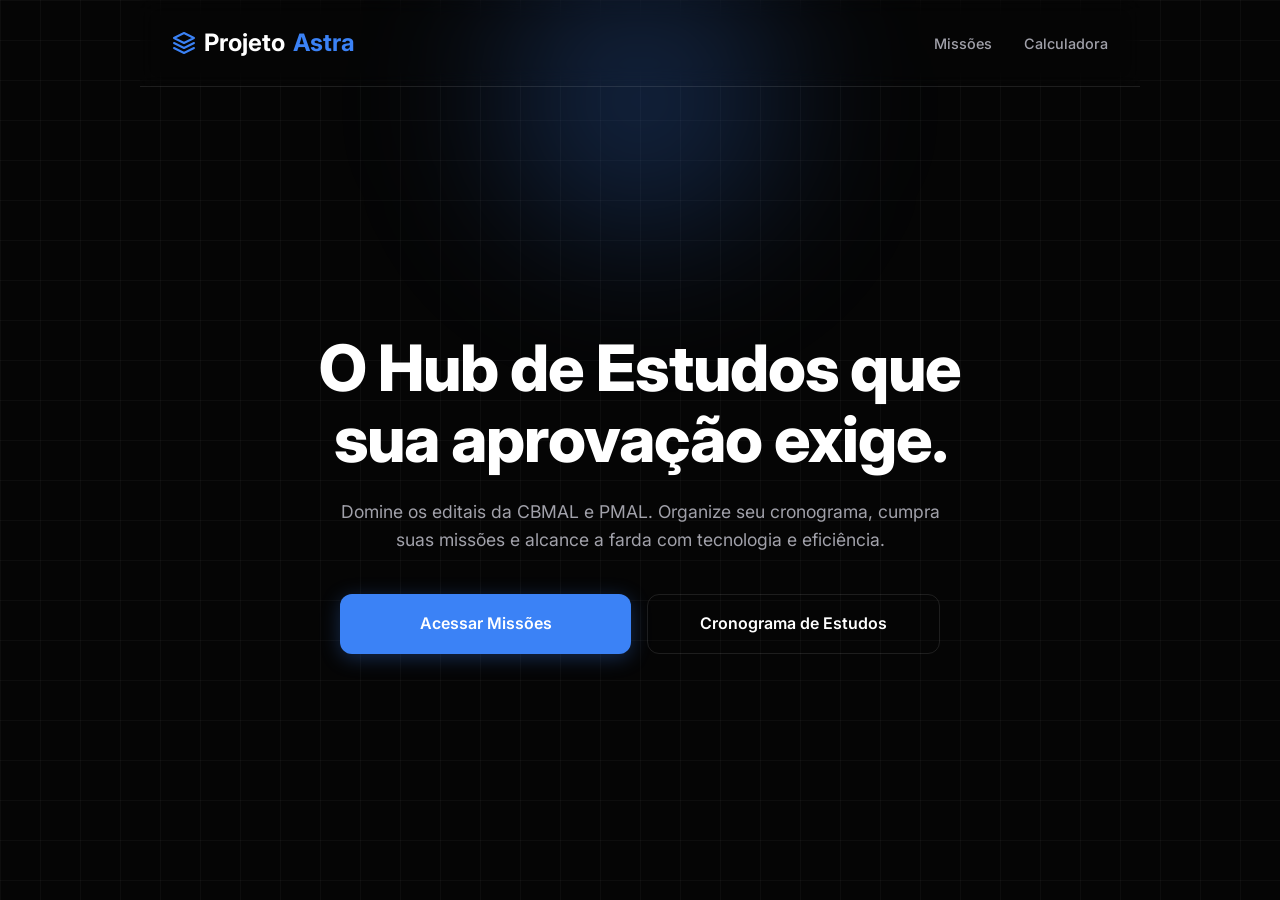
==== commit 854e10dc: "feat: cria estrutura de pastas da versao 3" ====
--- a/index.html
+++ b/index.html
@@ -1,2437 +1,220 @@
-<!doctype html>
+<!DOCTYPE html>
 <html lang="pt-BR">
-  <head>
-    <meta charset="UTF-8" />
-    <meta name="viewport" content="width=device-width, initial-scale=1.0" />
-    <title>Projeto Astra - @guizeroo/title>
-    <link rel="icon" href="/.png" type="image/png">
-    <style>
-  /* --- ESTILO PERSONALIZADO PARA OS TÍTULOS --- */
-@import url('https://fonts.googleapis.com/css2?family=Montserrat:wght@800;900&display=swap');
-
-
-      :root {
-        --bg-body: #17191e;
-        --bg-card: #21252b;
-        --bg-header: #1a1d24;
-        --text-main: #abb2bf;
-        --text-light: #ffffff;
-        --accent-red: #e53935;
-        --accent-yellow: #ffca28;
-        --border-color: #383e4a;
-        --hover-bg: #282c34;
+<head>
+  <meta charset="UTF-8">
+  <meta name="viewport" content="width=device-width, initial-scale=1.0">
+  <title>Projeto Astra - Hub do Concurseiro</title>
+  
+  <link rel="stylesheet" href="css/style.css">
+
+  <style>
+    /* Sobrescrevendo as variáveis globais do seu style.css apenas para a Home */
+    :root {
+      --bg-color: #050505;          /* Fundo escuro */
+      --surface-color: #121212;
+      --text-dark: #ffffff;         /* Texto principal branco */
+      --text-light: #a1a1aa;        /* Texto secundário cinza */
+      --border-color: rgba(255, 255, 255, 0.1);
+      
+      /* Variáveis extras para os efeitos da Landing Page */
+      --blue-glow: rgba(59, 130, 246, 0.3);
+    }
+
+    /* Efeitos de Fundo: Grade e Brilho Neon */
+    body {
+      position: relative;
+      min-height: 100vh;
+      display: flex;
+      flex-direction: column;
+      overflow-x: hidden;
+    }
+
+    body::before {
+      content: '';
+      position: absolute;
+      top: 0; left: 0; width: 100%; height: 100%;
+      background-image: 
+        linear-gradient(rgba(255, 255, 255, 0.03) 1px, transparent 1px),
+        linear-gradient(90deg, rgba(255, 255, 255, 0.03) 1px, transparent 1px);
+      background-size: 40px 40px;
+      z-index: -2;
+    }
+
+    body::after {
+      content: '';
+      position: absolute;
+      top: -100px;
+      left: 50%;
+      transform: translateX(-50%);
+      width: 600px;
+      height: 400px;
+      background: radial-gradient(circle, var(--blue-glow) 0%, transparent 60%);
+      filter: blur(60px);
+      z-index: -1;
+    }
+
+    /* Navbar Superior */
+    .navbar {
+      display: flex;
+      justify-content: space-between;
+      align-items: center;
+      padding: 1.5rem 2rem;
+      max-width: 1000px;
+      margin: 0 auto;
+      width: 100%;
+      border-bottom: 1px solid var(--border-color);
+      backdrop-filter: blur(10px);
+    }
+
+    .logo {
+      font-size: 1.5rem;
+      font-weight: 700;
+      color: var(--text-dark);
+      text-decoration: none;
+      display: flex;
+      align-items: center;
+      gap: 0.5rem;
+    }
+
+    .logo span {
+      color: var(--primary-color);
+    }
+
+    .nav-links {
+      display: flex;
+      gap: 2rem;
+    }
+
+    .nav-links a {
+      color: var(--text-light);
+      text-decoration: none;
+      font-size: 0.9rem;
+      font-weight: 500;
+      transition: color 0.3s ease;
+    }
+
+    .nav-links a:hover {
+      color: var(--text-dark);
+    }
+
+    /* Área Principal (Hero) */
+    .hero {
+      flex: 1;
+      display: flex;
+      flex-direction: column;
+      align-items: center;
+      justify-content: center;
+      text-align: center;
+      padding: 4rem 1.5rem;
+    }
+
+    .hero-title {
+      font-size: clamp(2.5rem, 6vw, 4rem);
+      font-weight: 800;
+      line-height: 1.1;
+      margin-bottom: 1.5rem;
+      letter-spacing: -1px;
+    }
+
+    .hero-subtitle {
+      font-size: 1.1rem;
+      color: var(--text-light);
+      margin-bottom: 2.5rem;
+      max-width: 600px;
+    }
+
+    /* Botões da Landing Page */
+    .hero-buttons {
+      display: flex;
+      flex-direction: column;
+      gap: 1rem;
+      width: 100%;
+      max-width: 400px;
+    }
+
+    .btn {
+      display: flex;
+      align-items: center;
+      justify-content: center;
+      padding: 1rem 2rem;
+      border-radius: var(--radius-lg);
+      font-weight: 600;
+      text-decoration: none;
+      transition: all 0.3s ease;
+      font-size: 1rem;
+    }
+
+    .btn-primary {
+      background-color: var(--primary-color);
+      color: #ffffff;
+      box-shadow: 0 4px 20px var(--blue-glow);
+    }
+
+    .btn-primary:hover {
+      background-color: var(--primary-hover);
+      transform: translateY(-2px);
+      box-shadow: 0 6px 25px rgba(59, 130, 246, 0.5);
+    }
+
+    .btn-secondary {
+      background-color: transparent;
+      color: var(--text-dark);
+      border: 1px solid var(--border-color);
+    }
+
+    .btn-secondary:hover {
+      background-color: rgba(255, 255, 255, 0.05);
+      border-color: var(--text-dark);
+      transform: translateY(-2px);
+    }
+
+    /* Responsividade dos botões */
+    @media (min-width: 640px) {
+      .hero-buttons {
+        flex-direction: row;
+        max-width: 600px;
+        justify-content: center;
       }
-
-      *,
-      *::before,
-      *::after {
-        box-sizing: border-box;
-      }
-
-      body {
-        background-color: var(--bg-body);
-        color: var(--text-main);
-        font-family: 'Segoe UI', Roboto, Helvetica, Arial, sans-serif;
-        margin: 0;
-        padding: 50px 20px 10px 20px;
-        font-size: 16px;
-      }
-
-      .container {
-        max-width: 1100px;
-        margin: 0 auto;
-        /* padding inferior normal (footer não é mais fixo) */
-        padding-bottom: 0px;
-      }
-
-      .header-section {
-        margin-bottom: 14px; /* espaço entre header e disciplinas */
-        padding-bottom: 16px; /*  padding interno */
-        text-align: center;
-        border-bottom: 2px solid var(--accent-red);
-      }
-
-      .main-title {
-        color: var(--text-light);
-        font-size: 38px;
-        margin: 0 0 10px 0;
-        font-weight: 800;
-        text-transform: uppercase;
-        letter-spacing: 2px;
-      }
-
-      .sub-title {
-        color: var(--accent-yellow);
-        font-size: 18px;
-        margin: 0;
-        font-weight: 700;
-        text-transform: uppercase;
-        letter-spacing: 4px;
-      }
-
-      .section-divider {
-        display: flex;
-        align-items: center;
-        justify-content: space-between;
-        color: var(--text-light);
-        font-size: 24px;
-        margin: 40px 0 25px 0;
-        padding-left: 15px;
-        border-left: 6px solid var(--accent-yellow);
-        text-transform: uppercase;
-        letter-spacing: 1px;
-        font-weight: 800;
-        background: linear-gradient(
-          90deg,
-          rgba(255, 202, 40, 0.1) 0%,
-          rgba(255, 202, 40, 0) 100%
-        );
-        padding-top: 10px;
-        padding-bottom: 10px;
-      }
-      .section-divider .section-subtitle {
-        font-size: 14px;
-        color: var(--accent-yellow);
-        font-weight: 800;
-        text-transform: none;
-        letter-spacing: 0.5px;
-        margin-left: 12px;
-      }
-
-      .subject-card {
-        background-color: var(--bg-card);
-        border-radius: 12px;
-        margin-bottom: 40px;
-        box-shadow: 0 10px 20px rgba(0, 0, 0, 0.3);
-        overflow: hidden;
-        border: 1px solid var(--border-color);
-      }
-
-      .subject-header-grid {
-        display: grid;
-        grid-template-columns: 1fr 160px 100px;
-        background-color: var(--bg-header);
-        border-bottom: 4px solid var(--accent-red);
-        cursor: pointer;
-        user-select: none;
-      }
-
-      .subject-header-grid.collapsed .track-head {
-        display: none;
-      }
-
-      .subject-progress {
-        display: flex;
-        align-items: center;
-        gap: 10px;
-        padding: 0 12px;
-        justify-self: end;
-      }
-      .subject-progress-bar {
-        width: 120px;
-        height: 10px;
-        background: rgba(255, 255, 255, 0.06);
-        border-radius: 8px;
-        overflow: hidden;
-        box-shadow: inset 0 1px 2px rgba(0, 0, 0, 0.4);
-      }
-      .subject-progress-fill {
-        height: 100%;
-        width: 0%;
-        background: var(--accent-red);
-        transition: width 0.35s ease;
-      }
-      .subject-progress-text {
-        color: var(--text-light);
-        font-weight: 700;
-        font-size: 12px;
-        min-width: 36px;
-        text-align: right;
-        letter-spacing: 0.6px;
-      }
-
-      .track-head {
-        background-color: var(--accent-yellow);
-        color: #111;
-        display: flex;
-        align-items: center;
-        justify-content: center;
-        font-size: 16px;
-        font-weight: 900;
-        text-transform: uppercase;
-        border-left: 1px solid rgba(0, 0, 0, 0.15);
-        padding: 15px 10px;
-        text-align: center;
-        letter-spacing: 0.5px;
-      }
-
-      .topic-row {
-        display: grid;
-        grid-template-columns: 1fr 100px;
-        border-bottom: 1px solid rgba(255, 255, 255, 0.05);
-        transition: background-color 0.2s ease;
-      }
-
-      .topic-row.closed {
-        display: none;
-      }
-
-      .topic-row:last-child {
-        border-bottom: none;
-      }
-
-      .topic-row:hover {
-        background-color: var(--hover-bg);
-      }
-
-      .topic-name {
-        padding: 24px;
-        font-size: 17px;
-        line-height: 1.6;
-        color: var(--text-light);
-        font-weight: 500;
-      }
-
-      .topic-number {
-        color: var(--accent-yellow);
-        font-weight: 800;
-        margin-right: 10px;
-        font-size: 18px;
-      }
-
-      .topic-row.sub-topic .topic-name {
-        padding-left: 55px;
-        font-size: 15px;
-        color: #9ba3b2;
-      }
-      .topic-row.sub-topic .topic-number {
-        font-size: 15px;
-      }
-
-      .topic-row.sub-sub-topic .topic-name {
-        padding-left: 85px;
-        font-size: 14px;
-        color: #7b8392;
-      }
-      .topic-row.sub-sub-topic .topic-number {
-        font-size: 14px;
-      }
-
-      .checkbox-cell {
-        display: flex;
-        align-items: center;
-        justify-content: center;
-        border-left: 1px solid rgba(255, 255, 255, 0.05);
-        padding: 15px;
-      }
-
-      .custom-checkbox {
-        appearance: none;
-        -webkit-appearance: none;
-        width: 28px;
-        height: 28px;
-        border: 2px solid #6b7280;
-        border-radius: 6px;
-        cursor: pointer;
-        background-color: rgba(0, 0, 0, 0.2);
-        display: flex;
-        align-items: center;
-        justify-content: center;
-        transition: all 0.2s cubic-bezier(0.4, 0, 0.2, 1);
-        box-shadow: inset 0 2px 4px rgba(0, 0, 0, 0.1);
-      }
-
-      .topic-row.sub-topic .custom-checkbox {
-        width: 24px;
-        height: 24px;
-      }
-      .topic-row.sub-sub-topic .custom-checkbox {
-        width: 20px;
-        height: 20px;
-      }
-
-      .custom-checkbox:hover {
-        border-color: var(--accent-yellow);
-        transform: scale(1.05);
-      }
-
-      .custom-checkbox:checked {
-        background-color: var(--accent-red);
-        border-color: var(--accent-red);
-        box-shadow: 0 0 10px rgba(229, 57, 53, 0.3);
-      }
-
-      .custom-checkbox:checked::after {
-        content: '';
-        width: 7px;
-        height: 14px;
-        border: solid white;
-        border-width: 0 3px 3px 0;
-        transform: rotate(45deg);
-        margin-bottom: 4px;
-      }
-
-      .topic-row.sub-topic .custom-checkbox:checked::after {
-        width: 6px;
-        height: 11px;
-        margin-bottom: 2px;
-      }
-      .topic-row.sub-sub-topic .custom-checkbox:checked::after {
-        width: 5px;
-        height: 9px;
-        margin-bottom: 2px;
-        border-width: 0 2px 2px 0;
-      }
-
-      @media (max-width: 600px) {
-        .subject-header-grid,
-        .topic-row {
-          grid-template-columns: 1fr 100px;
-        }
-        .main-title {
-          font-size: 28px;
-        }
-        .topic-name {
-          padding: 15px;
-        }
-        .topic-row.sub-topic .topic-name {
-          padding-left: 30px;
-        }
-        .topic-row.sub-sub-topic .topic-name {
-          padding-left: 45px;
-        }
-        .subject-header-grid {
-          grid-template-columns: 1fr 100px 80px;
-        }
-      }
-
-      .subject-title {
-        padding: 24px 20px;
-        font-size: 22px;
-        font-weight: 800;
-        color: var(--text-light);
-        border-left: 8px solid var(--accent-red);
-        display: flex;
-        align-items: center;
-        text-transform: uppercase;
-      }
-
-      .site-footer {
-        /* footer estático no final do documento (não fixo) */
-        display: flex;
-        flex-direction: column;
-        align-items: center;
-        justify-content: center;
-        gap: 6px;
-        padding: 18px 20px;
-        margin-top: 28px;
-        border-top: 1px solid rgba(0, 0, 0, 0.12);
-        color: var(--text-main);
-        font-size: 14px;
-        background-color: #2b2f36;
-        border-radius: 8px;
+      .btn {
         width: 100%;
       }
-      .site-footer .credit,
-      .site-footer .project {
-        text-align: center;
-        display: block;
-        width: 100%;
-        margin: 0;
-      }
-      .site-footer .credit {
-        color: var(--text-light);
-        font-weight: 700;
-      }
-      .site-footer .project {
-        color: var(--text-main);
-        opacity: 0.95;
-        font-weight: 600;
-      }
-      .author {
-        color: var(--accent-yellow);
-        text-decoration: none;
-      }
-      .author:hover {
-        text-decoration: underline;
-      }
-
-    </style>
-  </head>
-  <body>
-    <div class="container">
-      <div class="header-section">
-        <h2 class="sub-title">Projeto Astra - Missão CBMAL26</h2>
-        <h1 class="main-title">Edital Verticalizado</h1>
-        
-        <div style="display: grid; grid-template-columns: repeat(auto-fit, minmax(300px, 1fr)); gap: 30px; margin: 30px 0 10px 0; text-align: left;">
-            
-            <div style="background-color: var(--bg-card); border-radius: 8px; padding: 25px 20px; border: 1px solid var(--border-color); display: flex; flex-direction: column; justify-content: center;">
-                <div style="font-weight: 800; color: var(--accent-yellow); margin-bottom: 15px; font-size: 16px; text-transform: uppercase; text-align: center;" id="progress-text">0% DO EDITAL CONCLUÍDO</div>
-                <div style="width: 100%; background-color: rgba(0, 0, 0, 0.4); border-radius: 10px; height: 12px; overflow: hidden; box-shadow: inset 0 2px 4px rgba(0,0,0,0.5);">
-                    <div id="progress-bar" style="width: 0%; height: 100%; background-color: var(--accent-red); transition: width 0.4s ease;"></div>
-                </div>
-            </div>
-
-            <div style="display: flex; flex-direction: column; justify-content: center; gap: 12px;">
-                
-                <div style="display: flex; align-items: center; background-color: rgba(66, 204, 147, 0.12); padding: 14px 16px; border-radius: 8px; gap: 12px;">
-                    <div style="width: 24px; height: 24px; background-color: #42cc93; border-radius: 50%; display: flex; align-items: center; justify-content: center; flex-shrink: 0;">
-                        <svg width="14" height="14" viewBox="0 0 24 24" fill="none" stroke="#ffffff" stroke-width="3" stroke-linecap="round" stroke-linejoin="round"><circle cx="12" cy="12" r="10"></circle><polyline points="12 6 12 12 15 15"></polyline></svg>
-                    </div>
-                    <div style="font-size: 14px; color: var(--text-light); line-height: 1.4;">
-                        <strong style="color: #42cc93;">Em breve:</strong> Mapa de incidência por assunto.
-                    </div>
-                </div>
-
-                <div style="display: flex; align-items: center; background-color: rgba(66, 204, 147, 0.12); padding: 14px 16px; border-radius: 8px; gap: 12px;">
-                    <div style="width: 24px; height: 24px; background-color: #42cc93; border-radius: 50%; display: flex; align-items: center; justify-content: center; flex-shrink: 0;">
-                        <svg width="14" height="14" viewBox="0 0 24 24" fill="none" stroke="#ffffff" stroke-width="3" stroke-linecap="round" stroke-linejoin="round"><circle cx="12" cy="12" r="10"></circle><polyline points="12 6 12 12 15 15"></polyline></svg>
-                    </div>
-                    <div style="font-size: 14px; color: var(--text-light); line-height: 1.4;">
-                        <strong style="color: #42cc93;">Em breve:</strong> Manual da aprovação.
-                    </div>
-                </div>
-
-            </div>
-
-        </div>
-      </div>
-
-      <div class="section-divider">
-        <span class="section-title">Conhecimentos Gerais</span>
-        <span class="section-subtitle">50 questões esperadas</span>
-      </div>
-
-      <div class="subject-card">
-        <div class="subject-header-grid">
-          <div class="subject-title">Língua Portuguesa</div>
-          <div class="track-head">Teoria</div>
-        </div>
-        <div class="topic-row">
-          <div class="topic-name">
-            <span class="topic-number">1</span> Compreensão e interpretação de
-            textos de gêneros variados.
-          </div>
-          <div class="checkbox-cell">
-            <input type="checkbox" class="custom-checkbox" id="port-1" />
-          </div>
-        </div>
-        <div class="topic-row">
-          <div class="topic-name">
-            <span class="topic-number">2</span> Reconhecimento de tipos e
-            gêneros textuais.
-          </div>
-          <div class="checkbox-cell">
-            <input type="checkbox" class="custom-checkbox" id="port-2" />
-          </div>
-        </div>
-        <div class="topic-row">
-          <div class="topic-name">
-            <span class="topic-number">3</span> Domínio da ortografia oficial.
-          </div>
-          <div class="checkbox-cell">
-            <input type="checkbox" class="custom-checkbox" id="port-3" />
-          </div>
-        </div>
-        <div class="topic-row">
-          <div class="topic-name">
-            <span class="topic-number">4</span> Domínio dos mecanismos de coesão
-            textual.
-          </div>
-          <div class="checkbox-cell">
-            <input type="checkbox" class="custom-checkbox" id="port-4" />
-          </div>
-        </div>
-        <div class="topic-row sub-topic">
-          <div class="topic-name">
-            <span class="topic-number">4.1</span> Emprego de elementos de
-            referenciação, substituição e repetição, de conectores e de outros
-            elementos de sequenciação textual.
-          </div>
-          <div class="checkbox-cell">
-            <input type="checkbox" class="custom-checkbox" id="port-4-1" />
-          </div>
-        </div>
-        <div class="topic-row sub-topic">
-          <div class="topic-name">
-            <span class="topic-number">4.2</span> Emprego de tempos e modos
-            verbais.
-          </div>
-          <div class="checkbox-cell">
-            <input type="checkbox" class="custom-checkbox" id="port-4-2" />
-          </div>
-        </div>
-        <div class="topic-row">
-          <div class="topic-name">
-            <span class="topic-number">5</span> Domínio da estrutura
-            morfossintática do período.
-          </div>
-          <div class="checkbox-cell">
-            <input type="checkbox" class="custom-checkbox" id="port-5" />
-          </div>
-        </div>
-        <div class="topic-row sub-topic">
-          <div class="topic-name">
-            <span class="topic-number">5.1</span> Emprego das classes de
-            palavras.
-          </div>
-          <div class="checkbox-cell">
-            <input type="checkbox" class="custom-checkbox" id="port-5-1" />
-          </div>
-        </div>
-        <div class="topic-row sub-topic">
-          <div class="topic-name">
-            <span class="topic-number">5.2</span> Relações de coordenação entre
-            orações e entre termos da oração.
-          </div>
-          <div class="checkbox-cell">
-            <input type="checkbox" class="custom-checkbox" id="port-5-2" />
-          </div>
-        </div>
-        <div class="topic-row sub-topic">
-          <div class="topic-name">
-            <span class="topic-number">5.3</span> Relações de subordinação entre
-            orações e entre termos da oração.
-          </div>
-          <div class="checkbox-cell">
-            <input type="checkbox" class="custom-checkbox" id="port-5-3" />
-          </div>
-        </div>
-        <div class="topic-row sub-topic">
-          <div class="topic-name">
-            <span class="topic-number">5.4</span> Emprego dos sinais de
-            pontuação.
-          </div>
-          <div class="checkbox-cell">
-            <input type="checkbox" class="custom-checkbox" id="port-5-4" />
-          </div>
-        </div>
-        <div class="topic-row sub-topic">
-          <div class="topic-name">
-            <span class="topic-number">5.5</span> Concordância verbal e nominal.
-          </div>
-          <div class="checkbox-cell">
-            <input type="checkbox" class="custom-checkbox" id="port-5-5" />
-          </div>
-        </div>
-        <div class="topic-row sub-topic">
-          <div class="topic-name">
-            <span class="topic-number">5.6</span> Regência verbal e nominal.
-          </div>
-          <div class="checkbox-cell">
-            <input type="checkbox" class="custom-checkbox" id="port-5-6" />
-          </div>
-        </div>
-        <div class="topic-row sub-topic">
-          <div class="topic-name">
-            <span class="topic-number">5.7</span> Emprego do sinal indicativo de
-            crase.
-          </div>
-          <div class="checkbox-cell">
-            <input type="checkbox" class="custom-checkbox" id="port-5-7" />
-          </div>
-        </div>
-        <div class="topic-row sub-topic">
-          <div class="topic-name">
-            <span class="topic-number">5.8</span> Colocação dos pronomes átonos.
-          </div>
-          <div class="checkbox-cell">
-            <input type="checkbox" class="custom-checkbox" id="port-5-8" />
-          </div>
-        </div>
-        <div class="topic-row">
-          <div class="topic-name">
-            <span class="topic-number">6</span> Reescrita de frases e parágrafos
-            do texto.
-          </div>
-          <div class="checkbox-cell">
-            <input type="checkbox" class="custom-checkbox" id="port-6" />
-          </div>
-        </div>
-        <div class="topic-row sub-topic">
-          <div class="topic-name">
-            <span class="topic-number">6.1</span> Significação das palavras.
-          </div>
-          <div class="checkbox-cell">
-            <input type="checkbox" class="custom-checkbox" id="port-6-1" />
-          </div>
-        </div>
-        <div class="topic-row sub-topic">
-          <div class="topic-name">
-            <span class="topic-number">6.2</span> Substituição de palavras ou de
-            trechos de texto.
-          </div>
-          <div class="checkbox-cell">
-            <input type="checkbox" class="custom-checkbox" id="port-6-2" />
-          </div>
-        </div>
-        <div class="topic-row sub-topic">
-          <div class="topic-name">
-            <span class="topic-number">6.3</span> Reorganização da estrutura de
-            orações e de períodos do texto.
-          </div>
-          <div class="checkbox-cell">
-            <input type="checkbox" class="custom-checkbox" id="port-6-3" />
-          </div>
-        </div>
-        <div class="topic-row sub-topic">
-          <div class="topic-name">
-            <span class="topic-number">6.4</span> Reescrita de textos de
-            diferentes gêneros e níveis de formalidade.
-          </div>
-          <div class="checkbox-cell">
-            <input type="checkbox" class="custom-checkbox" id="port-6-4" />
-          </div>
-        </div>
-      </div>
-      <div class="subject-card">
-        <div class="subject-header-grid">
-          <div class="subject-title">Língua Inglesa</div>
-          <div class="track-head">Teoria</div>
-        </div>
-        <div class="topic-row">
-          <div class="topic-name">
-            <span class="topic-number">1</span> Compreensão de textos em língua
-            inglesa.
-          </div>
-          <div class="checkbox-cell">
-            <input type="checkbox" class="custom-checkbox" id="ing-1" />
-          </div>
-        </div>
-        <div class="topic-row">
-          <div class="topic-name">
-            <span class="topic-number">2</span> Itens gramaticais relevantes
-            para a compreensão dos conteúdos semânticos.
-          </div>
-          <div class="checkbox-cell">
-            <input type="checkbox" class="custom-checkbox" id="ing-2" />
-          </div>
-        </div>
-      </div>
-      <div class="subject-card">
-        <div class="subject-header-grid">
-          <div class="subject-title">Noções de Informática</div>
-          <div class="track-head">Teoria</div>
-        </div>
-        <div class="topic-row">
-          <div class="topic-name">
-            <span class="topic-number">1</span> Noções de sistema operacional
-            (ambientes Linux e Windows).
-          </div>
-          <div class="checkbox-cell">
-            <input type="checkbox" class="custom-checkbox" id="inf-1" />
-          </div>
-        </div>
-        <div class="topic-row">
-          <div class="topic-name">
-            <span class="topic-number">2</span> Edição de textos, planilhas e
-            apresentações (ambientes Microsoft Office e BrOffice).
-          </div>
-          <div class="checkbox-cell">
-            <input type="checkbox" class="custom-checkbox" id="inf-2" />
-          </div>
-        </div>
-        <div class="topic-row">
-          <div class="topic-name">
-            <span class="topic-number">3</span> Redes de computadores.
-          </div>
-          <div class="checkbox-cell">
-            <input type="checkbox" class="custom-checkbox" id="inf-3" />
-          </div>
-        </div>
-        <div class="topic-row sub-topic">
-          <div class="topic-name">
-            <span class="topic-number">3.1</span> Conceitos básicos,
-            ferramentas, aplicativos e procedimentos de Internet e intranet.
-          </div>
-          <div class="checkbox-cell">
-            <input type="checkbox" class="custom-checkbox" id="inf-3-1" />
-          </div>
-        </div>
-        <div class="topic-row sub-topic">
-          <div class="topic-name">
-            <span class="topic-number">3.2</span> Programas de navegação
-            (Microsoft Edge, Mozilla Firefox e Google Chrome).
-          </div>
-          <div class="checkbox-cell">
-            <input type="checkbox" class="custom-checkbox" id="inf-3-2" />
-          </div>
-        </div>
-        <div class="topic-row sub-topic">
-          <div class="topic-name">
-            <span class="topic-number">3.3</span> Programas de correio
-            eletrônico (Outlook Express e Mozilla Thunderbird).
-          </div>
-          <div class="checkbox-cell">
-            <input type="checkbox" class="custom-checkbox" id="inf-3-3" />
-          </div>
-        </div>
-        <div class="topic-row sub-topic">
-          <div class="topic-name">
-            <span class="topic-number">3.4</span> Sítios de busca e pesquisa na
-            Internet.
-          </div>
-          <div class="checkbox-cell">
-            <input type="checkbox" class="custom-checkbox" id="inf-3-4" />
-          </div>
-        </div>
-        <div class="topic-row sub-topic">
-          <div class="topic-name">
-            <span class="topic-number">3.5</span> Grupos de discussão.
-          </div>
-          <div class="checkbox-cell">
-            <input type="checkbox" class="custom-checkbox" id="inf-3-5" />
-          </div>
-        </div>
-        <div class="topic-row sub-topic">
-          <div class="topic-name">
-            <span class="topic-number">3.6</span> Redes sociais.
-          </div>
-          <div class="checkbox-cell">
-            <input type="checkbox" class="custom-checkbox" id="inf-3-6" />
-          </div>
-        </div>
-        <div class="topic-row sub-topic">
-          <div class="topic-name">
-            <span class="topic-number">3.7</span> Computação na nuvem (cloud
-            computing).
-          </div>
-          <div class="checkbox-cell">
-            <input type="checkbox" class="custom-checkbox" id="inf-3-7" />
-          </div>
-        </div>
-        <div class="topic-row">
-          <div class="topic-name">
-            <span class="topic-number">4</span> Conceitos de organização e de
-            gerenciamento de informações, arquivos, pastas e programas.
-          </div>
-          <div class="checkbox-cell">
-            <input type="checkbox" class="custom-checkbox" id="inf-4" />
-          </div>
-        </div>
-        <div class="topic-row">
-          <div class="topic-name">
-            <span class="topic-number">5</span> Segurança da informação.
-          </div>
-          <div class="checkbox-cell">
-            <input type="checkbox" class="custom-checkbox" id="inf-5" />
-          </div>
-        </div>
-        <div class="topic-row sub-topic">
-          <div class="topic-name">
-            <span class="topic-number">5.1</span> Procedimentos de segurança.
-          </div>
-          <div class="checkbox-cell">
-            <input type="checkbox" class="custom-checkbox" id="inf-5-1" />
-          </div>
-        </div>
-        <div class="topic-row sub-topic">
-          <div class="topic-name">
-            <span class="topic-number">5.2</span> Noções de vírus, worms e
-            pragas virtuais.
-          </div>
-          <div class="checkbox-cell">
-            <input type="checkbox" class="custom-checkbox" id="inf-5-2" />
-          </div>
-        </div>
-        <div class="topic-row sub-topic">
-          <div class="topic-name">
-            <span class="topic-number">5.3</span> Aplicativos para segurança
-            (antivírus, firewall, anti-spyware etc.).
-          </div>
-          <div class="checkbox-cell">
-            <input type="checkbox" class="custom-checkbox" id="inf-5-3" />
-          </div>
-        </div>
-        <div class="topic-row sub-topic">
-          <div class="topic-name">
-            <span class="topic-number">5.4</span> Procedimentos de backup.
-          </div>
-          <div class="checkbox-cell">
-            <input type="checkbox" class="custom-checkbox" id="inf-5-4" />
-          </div>
-        </div>
-        <div class="topic-row sub-topic">
-          <div class="topic-name">
-            <span class="topic-number">5.5</span> Armazenamento de dados na
-            nuvem (cloud storage).
-          </div>
-          <div class="checkbox-cell">
-            <input type="checkbox" class="custom-checkbox" id="inf-5-5" />
-          </div>
-        </div>
-      </div>
-      <div class="subject-card">
-        <div class="subject-header-grid">
-          <div class="subject-title">Matemática</div>
-          <div class="track-head">Teoria</div>
-        </div>
-        <div class="topic-row">
-          <div class="topic-name">
-            <span class="topic-number">1</span> Álgebra linear.
-          </div>
-          <div class="checkbox-cell">
-            <input type="checkbox" class="custom-checkbox" id="mat-1" />
-          </div>
-        </div>
-        <div class="topic-row sub-topic">
-          <div class="topic-name">
-            <span class="topic-number">1.1</span> Conjunto numérico: operações
-            com números inteiros, fracionários e decimais.
-          </div>
-          <div class="checkbox-cell">
-            <input type="checkbox" class="custom-checkbox" id="mat-1-1" />
-          </div>
-        </div>
-        <div class="topic-row">
-          <div class="topic-name">
-            <span class="topic-number">2</span> Proporções e divisão
-            proporcional.
-          </div>
-          <div class="checkbox-cell">
-            <input type="checkbox" class="custom-checkbox" id="mat-2" />
-          </div>
-        </div>
-        <div class="topic-row">
-          <div class="topic-name">
-            <span class="topic-number">3</span> Regras de três simples e
-            composta.
-          </div>
-          <div class="checkbox-cell">
-            <input type="checkbox" class="custom-checkbox" id="mat-3" />
-          </div>
-        </div>
-        <div class="topic-row">
-          <div class="topic-name">
-            <span class="topic-number">4</span> Porcentagem.
-          </div>
-          <div class="checkbox-cell">
-            <input type="checkbox" class="custom-checkbox" id="mat-4" />
-          </div>
-        </div>
-        <div class="topic-row">
-          <div class="topic-name">
-            <span class="topic-number">5</span> Juros simples e compostos;
-            capitalização e descontos.
-          </div>
-          <div class="checkbox-cell">
-            <input type="checkbox" class="custom-checkbox" id="mat-5" />
-          </div>
-        </div>
-        <div class="topic-row">
-          <div class="topic-name">
-            <span class="topic-number">6</span> Taxas de juros: nominal,
-            efetiva, equivalente, proporcional, real e aparente.
-          </div>
-          <div class="checkbox-cell">
-            <input type="checkbox" class="custom-checkbox" id="mat-6" />
-          </div>
-        </div>
-      </div>
-      <div class="subject-card">
-        <div class="subject-header-grid">
-          <div class="subject-title">Raciocínio Lógico e Analítico</div>
-          <div class="track-head">Teoria</div>
-        </div>
-        <div class="topic-row">
-          <div class="topic-name">
-            <span class="topic-number">1</span> Lógica sentencial (ou
-            proposicional).
-          </div>
-          <div class="checkbox-cell">
-            <input type="checkbox" class="custom-checkbox" id="rla-1" />
-          </div>
-        </div>
-        <div class="topic-row sub-topic">
-          <div class="topic-name">
-            <span class="topic-number">1.1</span> Proposições simples e
-            compostas.
-          </div>
-          <div class="checkbox-cell">
-            <input type="checkbox" class="custom-checkbox" id="rla-1-1" />
-          </div>
-        </div>
-        <div class="topic-row sub-topic">
-          <div class="topic-name">
-            <span class="topic-number">1.2</span> Tabelas verdade.
-          </div>
-          <div class="checkbox-cell">
-            <input type="checkbox" class="custom-checkbox" id="rla-1-2" />
-          </div>
-        </div>
-        <div class="topic-row sub-topic">
-          <div class="topic-name">
-            <span class="topic-number">1.3</span> Equivalências.
-          </div>
-          <div class="checkbox-cell">
-            <input type="checkbox" class="custom-checkbox" id="rla-1-3" />
-          </div>
-        </div>
-        <div class="topic-row">
-          <div class="topic-name">
-            <span class="topic-number">2</span> Estrutura lógica de relações
-            arbitrárias entre pessoas, lugares, objetos ou eventos fictícios;
-            dedução de novas informações das relações fornecidas e avaliação das
-            condições usadas para estabelecer a estrutura daquelas relações.
-          </div>
-          <div class="checkbox-cell">
-            <input type="checkbox" class="custom-checkbox" id="rla-2" />
-          </div>
-        </div>
-        <div class="topic-row">
-          <div class="topic-name">
-            <span class="topic-number">3</span> Compreensão e análise da lógica
-            de uma situação, utilizando as funções intelectuais: raciocínio
-            verbal, raciocínio matemático, raciocínio sequencial, reconhecimento
-            de padrões, orientação espacial e temporal, formação de conceitos,
-            discriminação de elementos; compreensão de dados apresentados em
-            gráficos e tabelas.
-          </div>
-          <div class="checkbox-cell">
-            <input type="checkbox" class="custom-checkbox" id="rla-3" />
-          </div>
-        </div>
-        <div class="topic-row">
-          <div class="topic-name">
-            <span class="topic-number">4</span> Problemas de lógica e
-            raciocínio.
-          </div>
-          <div class="checkbox-cell">
-            <input type="checkbox" class="custom-checkbox" id="rla-4" />
-          </div>
-        </div>
-        <div class="topic-row sub-topic">
-          <div class="topic-name">
-            <span class="topic-number">4.1</span> Problemas de contagem e noções
-            de probabilidade.
-          </div>
-          <div class="checkbox-cell">
-            <input type="checkbox" class="custom-checkbox" id="rla-4-1" />
-          </div>
-        </div>
-        <div class="topic-row">
-          <div class="topic-name">
-            <span class="topic-number">5</span> Falácias.
-          </div>
-          <div class="checkbox-cell">
-            <input type="checkbox" class="custom-checkbox" id="rla-5" />
-          </div>
-        </div>
-        <div class="topic-row">
-          <div class="topic-name">
-            <span class="topic-number">6</span> Noções de estatística: média,
-            moda, mediana e desvio-padrão.
-          </div>
-          <div class="checkbox-cell">
-            <input type="checkbox" class="custom-checkbox" id="rla-6" />
-          </div>
-        </div>
-      </div>
-      <div class="subject-card">
-        <div class="subject-header-grid">
-          <div class="subject-title">Legislação Pertinente ao CBMAL</div>
-          <div class="track-head">Teoria</div>
-        </div>
-        <div class="topic-row">
-          <div class="topic-name">
-            <span class="topic-number">1</span> Lei Estadual nº 5.346/1992
-            (Estatuto dos Policiais Militares do Estado de Alagoas) e suas
-            alterações.
-          </div>
-          <div class="checkbox-cell">
-            <input type="checkbox" class="custom-checkbox" id="leg-1" />
-          </div>
-        </div>
-        <div class="topic-row">
-          <div class="topic-name">
-            <span class="topic-number">2</span> Decreto estadual nº 37.042/1996
-            (Regulamento Disciplinar da Polícia Militar de Alagoas).
-          </div>
-          <div class="checkbox-cell">
-            <input type="checkbox" class="custom-checkbox" id="leg-2" />
-          </div>
-        </div>
-        <div class="topic-row">
-          <div class="topic-name">
-            <span class="topic-number">3</span> Lei Estadual nº 6.514/2004 e nº
-            6.544/2004 e suas alterações.
-          </div>
-          <div class="checkbox-cell">
-            <input type="checkbox" class="custom-checkbox" id="leg-3" />
-          </div>
-        </div>
-        <div class="topic-row">
-          <div class="topic-name">
-            <span class="topic-number">4</span> Lei Federal nº 14.751/2023.
-          </div>
-          <div class="checkbox-cell">
-            <input type="checkbox" class="custom-checkbox" id="leg-4" />
-          </div>
-        </div>
-      </div>
-      <div class="subject-card">
-        <div class="subject-header-grid">
-          <div class="subject-title">Cidadania e Direitos Humanos</div>
-          <div class="track-head">Teoria</div>
-        </div>
-        <div class="topic-row">
-          <div class="topic-name">
-            <span class="topic-number">1</span> Ética e moral.
-          </div>
-          <div class="checkbox-cell">
-            <input type="checkbox" class="custom-checkbox" id="cdh-1" />
-          </div>
-        </div>
-        <div class="topic-row">
-          <div class="topic-name">
-            <span class="topic-number">2</span> Ética, princípios e valores.
-          </div>
-          <div class="checkbox-cell">
-            <input type="checkbox" class="custom-checkbox" id="cdh-2" />
-          </div>
-        </div>
-        <div class="topic-row">
-          <div class="topic-name">
-            <span class="topic-number">3</span> Ética e democracia: exercício da
-            cidadania.
-          </div>
-          <div class="checkbox-cell">
-            <input type="checkbox" class="custom-checkbox" id="cdh-3" />
-          </div>
-        </div>
-        <div class="topic-row">
-          <div class="topic-name">
-            <span class="topic-number">4</span> Ética e função pública.
-          </div>
-          <div class="checkbox-cell">
-            <input type="checkbox" class="custom-checkbox" id="cdh-4" />
-          </div>
-        </div>
-        <div class="topic-row">
-          <div class="topic-name">
-            <span class="topic-number">5</span> Ética no setor público.
-          </div>
-          <div class="checkbox-cell">
-            <input type="checkbox" class="custom-checkbox" id="cdh-5" />
-          </div>
-        </div>
-        <div class="topic-row">
-          <div class="topic-name">
-            <span class="topic-number">6</span> Teoria geral dos direitos
-            humanos.
-          </div>
-          <div class="checkbox-cell">
-            <input type="checkbox" class="custom-checkbox" id="cdh-6" />
-          </div>
-        </div>
-        <div class="topic-row sub-topic">
-          <div class="topic-name">
-            <span class="topic-number">6.1</span> Conceito, terminologia,
-            estrutura normativa, fundamentação.
-          </div>
-          <div class="checkbox-cell">
-            <input type="checkbox" class="custom-checkbox" id="cdh-6-1" />
-          </div>
-        </div>
-        <div class="topic-row">
-          <div class="topic-name">
-            <span class="topic-number">7</span> Afirmação histórica dos direitos
-            humanos.
-          </div>
-          <div class="checkbox-cell">
-            <input type="checkbox" class="custom-checkbox" id="cdh-7" />
-          </div>
-        </div>
-        <div class="topic-row">
-          <div class="topic-name">
-            <span class="topic-number">8</span> Direitos humanos e
-            responsabilidade do Estado.
-          </div>
-          <div class="checkbox-cell">
-            <input type="checkbox" class="custom-checkbox" id="cdh-8" />
-          </div>
-        </div>
-      </div>
-
-      <div class="section-divider">
-        <span class="section-title">Conhecimentos Específicos</span>
-        <span class="section-subtitle">70 questões esperadas</span>
-      </div>
-
-      <div class="subject-card">
-        <div class="subject-header-grid">
-          <div class="subject-title">Física</div>
-          <div class="track-head">Teoria</div>
-        </div>
-        <div class="topic-row">
-          <div class="topic-name">
-            <span class="topic-number">1</span> Vetores.
-          </div>
-          <div class="checkbox-cell">
-            <input type="checkbox" class="custom-checkbox" id="fis-1" />
-          </div>
-        </div>
-        <div class="topic-row sub-topic">
-          <div class="topic-name">
-            <span class="topic-number">1.1</span> Sistema de forças.
-          </div>
-          <div class="checkbox-cell">
-            <input type="checkbox" class="custom-checkbox" id="fis-1-1" />
-          </div>
-        </div>
-        <div class="topic-row sub-topic">
-          <div class="topic-name">
-            <span class="topic-number">1.2</span> Composição de forças: forças
-            de mesma direção e sentido, forças de mesma direção e sentidos
-            diferentes.
-          </div>
-          <div class="checkbox-cell">
-            <input type="checkbox" class="custom-checkbox" id="fis-1-2" />
-          </div>
-        </div>
-        <div class="topic-row sub-topic">
-          <div class="topic-name">
-            <span class="topic-number">1.3</span> Duas forças concorrentes.
-          </div>
-          <div class="checkbox-cell">
-            <input type="checkbox" class="custom-checkbox" id="fis-1-3" />
-          </div>
-        </div>
-        <div class="topic-row sub-topic">
-          <div class="topic-name">
-            <span class="topic-number">1.4</span> Representação gráfica.
-          </div>
-          <div class="checkbox-cell">
-            <input type="checkbox" class="custom-checkbox" id="fis-1-4" />
-          </div>
-        </div>
-        <div class="topic-row sub-topic">
-          <div class="topic-name">
-            <span class="topic-number">1.5</span> Binário.
-          </div>
-          <div class="checkbox-cell">
-            <input type="checkbox" class="custom-checkbox" id="fis-1-5" />
-          </div>
-        </div>
-        <div class="topic-row">
-          <div class="topic-name">
-            <span class="topic-number">2</span> Mecânica.
-          </div>
-          <div class="checkbox-cell">
-            <input type="checkbox" class="custom-checkbox" id="fis-2" />
-          </div>
-        </div>
-        <div class="topic-row sub-topic">
-          <div class="topic-name">
-            <span class="topic-number">2.1</span> Noções de Movimento.
-          </div>
-          <div class="checkbox-cell">
-            <input type="checkbox" class="custom-checkbox" id="fis-2-1" />
-          </div>
-        </div>
-        <div class="topic-row sub-topic">
-          <div class="topic-name">
-            <span class="topic-number">2.2</span> Movimento retilíneo:
-            velocidade, movimento uniformemente variado, aceleração.
-          </div>
-          <div class="checkbox-cell">
-            <input type="checkbox" class="custom-checkbox" id="fis-2-2" />
-          </div>
-        </div>
-        <div class="topic-row sub-topic">
-          <div class="topic-name">
-            <span class="topic-number">2.3</span> Movimento em duas dimensões:
-            movimento de projéteis e movimento circular uniforme.
-          </div>
-          <div class="checkbox-cell">
-            <input type="checkbox" class="custom-checkbox" id="fis-2-3" />
-          </div>
-        </div>
-        <div class="topic-row sub-topic">
-          <div class="topic-name">
-            <span class="topic-number">2.4</span> Leis de Newton.
-          </div>
-          <div class="checkbox-cell">
-            <input type="checkbox" class="custom-checkbox" id="fis-2-4" />
-          </div>
-        </div>
-        <div class="topic-row sub-topic">
-          <div class="topic-name">
-            <span class="topic-number">2.5</span> Leis da Gravitação Universal.
-          </div>
-          <div class="checkbox-cell">
-            <input type="checkbox" class="custom-checkbox" id="fis-2-5" />
-          </div>
-        </div>
-        <div class="topic-row sub-topic">
-          <div class="topic-name">
-            <span class="topic-number">2.6</span> Leis de Kepler.
-          </div>
-          <div class="checkbox-cell">
-            <input type="checkbox" class="custom-checkbox" id="fis-2-6" />
-          </div>
-        </div>
-        <div class="topic-row sub-topic">
-          <div class="topic-name">
-            <span class="topic-number">2.7</span> Rotação da terra.
-          </div>
-          <div class="checkbox-cell">
-            <input type="checkbox" class="custom-checkbox" id="fis-2-7" />
-          </div>
-        </div>
-        <div class="topic-row sub-topic">
-          <div class="topic-name">
-            <span class="topic-number">2.8</span> Trabalho, potência,
-            rendimento, energia: mecânica, cinética, energia potencial e energia
-            mecânica.
-          </div>
-          <div class="checkbox-cell">
-            <input type="checkbox" class="custom-checkbox" id="fis-2-8" />
-          </div>
-        </div>
-        <div class="topic-row sub-topic">
-          <div class="topic-name">
-            <span class="topic-number">2.9</span> Conservação de energia
-            mecânica.
-          </div>
-          <div class="checkbox-cell">
-            <input type="checkbox" class="custom-checkbox" id="fis-2-9" />
-          </div>
-        </div>
-        <div class="topic-row">
-          <div class="topic-name">
-            <span class="topic-number">3</span> Densidade e pressão.
-          </div>
-          <div class="checkbox-cell">
-            <input type="checkbox" class="custom-checkbox" id="fis-3" />
-          </div>
-        </div>
-        <div class="topic-row sub-topic">
-          <div class="topic-name">
-            <span class="topic-number">3.1</span> Principio de Pascal, Lei de
-            Stevin, Princípio de Arquimedes.
-          </div>
-          <div class="checkbox-cell">
-            <input type="checkbox" class="custom-checkbox" id="fis-3-1" />
-          </div>
-        </div>
-        <div class="topic-row">
-          <div class="topic-name">
-            <span class="topic-number">4</span> Termodinâmica.
-          </div>
-          <div class="checkbox-cell">
-            <input type="checkbox" class="custom-checkbox" id="fis-4" />
-          </div>
-        </div>
-        <div class="topic-row sub-topic">
-          <div class="topic-name">
-            <span class="topic-number">4.1</span> Temperatura e equilíbrio
-            térmico.
-          </div>
-          <div class="checkbox-cell">
-            <input type="checkbox" class="custom-checkbox" id="fis-4-1" />
-          </div>
-        </div>
-        <div class="topic-row sub-topic">
-          <div class="topic-name">
-            <span class="topic-number">4.2</span> Energia térmica e calor; calor
-            sensível e calor latente.
-          </div>
-          <div class="checkbox-cell">
-            <input type="checkbox" class="custom-checkbox" id="fis-4-2" />
-          </div>
-        </div>
-        <div class="topic-row sub-topic">
-          <div class="topic-name">
-            <span class="topic-number">4.3</span> Trocas de calor.
-          </div>
-          <div class="checkbox-cell">
-            <input type="checkbox" class="custom-checkbox" id="fis-4-3" />
-          </div>
-        </div>
-        <div class="topic-row sub-topic">
-          <div class="topic-name">
-            <span class="topic-number">4.4</span> Dilatação térmica dos sólidos.
-          </div>
-          <div class="checkbox-cell">
-            <input type="checkbox" class="custom-checkbox" id="fis-4-4" />
-          </div>
-        </div>
-        <div class="topic-row sub-topic">
-          <div class="topic-name">
-            <span class="topic-number">4.5</span> Dilatação anômala da água.
-          </div>
-          <div class="checkbox-cell">
-            <input type="checkbox" class="custom-checkbox" id="fis-4-5" />
-          </div>
-        </div>
-        <div class="topic-row sub-topic">
-          <div class="topic-name">
-            <span class="topic-number">4.6</span> Processos de propagação do
-            calor.
-          </div>
-          <div class="checkbox-cell">
-            <input type="checkbox" class="custom-checkbox" id="fis-4-6" />
-          </div>
-        </div>
-        <div class="topic-row">
-          <div class="topic-name">
-            <span class="topic-number">5</span> Óptica geométrica.
-          </div>
-          <div class="checkbox-cell">
-            <input type="checkbox" class="custom-checkbox" id="fis-5" />
-          </div>
-        </div>
-        <div class="topic-row sub-topic">
-          <div class="topic-name">
-            <span class="topic-number">5.1</span> Mecanismos físicos da visão e
-            defeitos visuais.
-          </div>
-          <div class="checkbox-cell">
-            <input type="checkbox" class="custom-checkbox" id="fis-5-1" />
-          </div>
-        </div>
-        <div class="topic-row">
-          <div class="topic-name"><span class="topic-number">6</span> Som.</div>
-          <div class="checkbox-cell">
-            <input type="checkbox" class="custom-checkbox" id="fis-6" />
-          </div>
-        </div>
-        <div class="topic-row sub-topic">
-          <div class="topic-name">
-            <span class="topic-number">6.1</span> Qualidades fisiológicas do
-            som.
-          </div>
-          <div class="checkbox-cell">
-            <input type="checkbox" class="custom-checkbox" id="fis-6-1" />
-          </div>
-        </div>
-        <div class="topic-row sub-topic">
-          <div class="topic-name">
-            <span class="topic-number">6.2</span> Natureza e propagação do som.
-          </div>
-          <div class="checkbox-cell">
-            <input type="checkbox" class="custom-checkbox" id="fis-6-2" />
-          </div>
-        </div>
-        <div class="topic-row">
-          <div class="topic-name">
-            <span class="topic-number">7</span> Eletricidade e Magnetismo.
-          </div>
-          <div class="checkbox-cell">
-            <input type="checkbox" class="custom-checkbox" id="fis-7" />
-          </div>
-        </div>
-        <div class="topic-row sub-topic">
-          <div class="topic-name">
-            <span class="topic-number">7.1</span> Lei de Coulomb.
-          </div>
-          <div class="checkbox-cell">
-            <input type="checkbox" class="custom-checkbox" id="fis-7-1" />
-          </div>
-        </div>
-        <div class="topic-row sub-topic">
-          <div class="topic-name">
-            <span class="topic-number">7.2</span> Corrente elétrica.
-          </div>
-          <div class="checkbox-cell">
-            <input type="checkbox" class="custom-checkbox" id="fis-7-2" />
-          </div>
-        </div>
-        <div class="topic-row sub-topic">
-          <div class="topic-name">
-            <span class="topic-number">7.3</span> Circuitos elétricos.
-          </div>
-          <div class="checkbox-cell">
-            <input type="checkbox" class="custom-checkbox" id="fis-7-3" />
-          </div>
-        </div>
-        <div class="topic-row sub-topic">
-          <div class="topic-name">
-            <span class="topic-number">7.4</span> Efeito Joule.
-          </div>
-          <div class="checkbox-cell">
-            <input type="checkbox" class="custom-checkbox" id="fis-7-4" />
-          </div>
-        </div>
-        <div class="topic-row sub-topic">
-          <div class="topic-name">
-            <span class="topic-number">7.5</span> Efeitos fisiológicos das
-            correntes elétricas.
-          </div>
-          <div class="checkbox-cell">
-            <input type="checkbox" class="custom-checkbox" id="fis-7-5" />
-          </div>
-        </div>
-        <div class="topic-row sub-topic">
-          <div class="topic-name">
-            <span class="topic-number">7.6</span> Campo magnético.
-          </div>
-          <div class="checkbox-cell">
-            <input type="checkbox" class="custom-checkbox" id="fis-7-6" />
-          </div>
-        </div>
-        <div class="topic-row sub-topic">
-          <div class="topic-name">
-            <span class="topic-number">7.7</span> Imãs.
-          </div>
-          <div class="checkbox-cell">
-            <input type="checkbox" class="custom-checkbox" id="fis-7-7" />
-          </div>
-        </div>
-        <div class="topic-row">
-          <div class="topic-name">
-            <span class="topic-number">8</span> Aplicações.
-          </div>
-          <div class="checkbox-cell">
-            <input type="checkbox" class="custom-checkbox" id="fis-8" />
-          </div>
-        </div>
-        <div class="topic-row sub-topic">
-          <div class="topic-name">
-            <span class="topic-number">8.1</span> Efeito fotoelétrico.
-          </div>
-          <div class="checkbox-cell">
-            <input type="checkbox" class="custom-checkbox" id="fis-8-1" />
-          </div>
-        </div>
-        <div class="topic-row sub-topic">
-          <div class="topic-name">
-            <span class="topic-number">8.2</span> Efeito estufa.
-          </div>
-          <div class="checkbox-cell">
-            <input type="checkbox" class="custom-checkbox" id="fis-8-2" />
-          </div>
-        </div>
-        <div class="topic-row sub-topic">
-          <div class="topic-name">
-            <span class="topic-number">8.3</span> Brisas litorâneas.
-          </div>
-          <div class="checkbox-cell">
-            <input type="checkbox" class="custom-checkbox" id="fis-8-3" />
-          </div>
-        </div>
-        <div class="topic-row sub-topic">
-          <div class="topic-name">
-            <span class="topic-number">8.4</span> Relâmpagos e trovões.
-          </div>
-          <div class="checkbox-cell">
-            <input type="checkbox" class="custom-checkbox" id="fis-8-4" />
-          </div>
-        </div>
-        <div class="topic-row">
-          <div class="topic-name">
-            <span class="topic-number">9</span> Princípios básicos da emissão de
-            radioatividade, radiações ionizantes e decaimento radioativo.
-          </div>
-          <div class="checkbox-cell">
-            <input type="checkbox" class="custom-checkbox" id="fis-9" />
-          </div>
-        </div>
-      </div>
-      <div class="subject-card">
-        <div class="subject-header-grid">
-          <div class="subject-title">Química</div>
-          <div class="track-head">Teoria</div>
-        </div>
-        <div class="topic-row">
-          <div class="topic-name">
-            <span class="topic-number">I</span> ESTRUTURA DO ÁTOMO:
-          </div>
-          <div class="checkbox-cell">
-            <input type="checkbox" class="custom-checkbox" id="qui-i" />
-          </div>
-        </div>
-        <div class="topic-row">
-          <div class="topic-name">
-            <span class="topic-number">1</span> Estrutura atômica.
-          </div>
-          <div class="checkbox-cell">
-            <input type="checkbox" class="custom-checkbox" id="qui-1" />
-          </div>
-        </div>
-        <div class="topic-row sub-topic">
-          <div class="topic-name">
-            <span class="topic-number">1.1</span> Partícula fundamentais do
-            átomo.
-          </div>
-          <div class="checkbox-cell">
-            <input type="checkbox" class="custom-checkbox" id="qui-1-1" />
-          </div>
-        </div>
-        <div class="topic-row sub-topic">
-          <div class="topic-name">
-            <span class="topic-number">1.2</span> Número atômico e massa
-            atômica.
-          </div>
-          <div class="checkbox-cell">
-            <input type="checkbox" class="custom-checkbox" id="qui-1-2" />
-          </div>
-        </div>
-        <div class="topic-row sub-topic">
-          <div class="topic-name">
-            <span class="topic-number">1.3</span> Massa molecular.
-          </div>
-          <div class="checkbox-cell">
-            <input type="checkbox" class="custom-checkbox" id="qui-1-3" />
-          </div>
-        </div>
-        <div class="topic-row sub-topic">
-          <div class="topic-name">
-            <span class="topic-number">1.4</span> Número de Avogadro, mol, massa
-            molecular, volume molecular.
-          </div>
-          <div class="checkbox-cell">
-            <input type="checkbox" class="custom-checkbox" id="qui-1-4" />
-          </div>
-        </div>
-        <div class="topic-row">
-          <div class="topic-name">
-            <span class="topic-number">II</span> CLASSIFICAÇÃO PERIÓDICA DOS
-            ELEMENTOS QUÍMICOS:
-          </div>
-          <div class="checkbox-cell">
-            <input type="checkbox" class="custom-checkbox" id="qui-ii" />
-          </div>
-        </div>
-        <div class="topic-row">
-          <div class="topic-name">
-            <span class="topic-number">1</span> Elemento químico.
-          </div>
-          <div class="checkbox-cell">
-            <input type="checkbox" class="custom-checkbox" id="qui-1" />
-          </div>
-        </div>
-        <div class="topic-row sub-topic">
-          <div class="topic-name">
-            <span class="topic-number">1.1</span> Configuração eletrônica.
-          </div>
-          <div class="checkbox-cell">
-            <input type="checkbox" class="custom-checkbox" id="qui-1-1" />
-          </div>
-        </div>
-        <div class="topic-row sub-topic">
-          <div class="topic-name">
-            <span class="topic-number">1.2</span> Tabela periódica atual e sua
-            estrutura.
-          </div>
-          <div class="checkbox-cell">
-            <input type="checkbox" class="custom-checkbox" id="qui-1-2" />
-          </div>
-        </div>
-        <div class="topic-row sub-topic">
-          <div class="topic-name">
-            <span class="topic-number">1.3</span> Lei periódica.
-          </div>
-          <div class="checkbox-cell">
-            <input type="checkbox" class="custom-checkbox" id="qui-1-3" />
-          </div>
-        </div>
-        <div class="topic-row sub-topic">
-          <div class="topic-name">
-            <span class="topic-number">1.4</span> Principais subgrupos de
-            elementos químicos.
-          </div>
-          <div class="checkbox-cell">
-            <input type="checkbox" class="custom-checkbox" id="qui-1-4" />
-          </div>
-        </div>
-        <div class="topic-row">
-          <div class="topic-name">
-            <span class="topic-number">III</span> LIGAÇÃO QUÍMICA:
-          </div>
-          <div class="checkbox-cell">
-            <input type="checkbox" class="custom-checkbox" id="qui-iii" />
-          </div>
-        </div>
-        <div class="topic-row">
-          <div class="topic-name">
-            <span class="topic-number">1</span> Ligação iônica.
-          </div>
-          <div class="checkbox-cell">
-            <input type="checkbox" class="custom-checkbox" id="qui-1" />
-          </div>
-        </div>
-        <div class="topic-row">
-          <div class="topic-name">
-            <span class="topic-number">2</span> Ligação covalente.
-          </div>
-          <div class="checkbox-cell">
-            <input type="checkbox" class="custom-checkbox" id="qui-2" />
-          </div>
-        </div>
-        <div class="topic-row">
-          <div class="topic-name">
-            <span class="topic-number">3</span> Fórmula eletrônica (estrutural
-            de Lewis), iônica, molecular e estrutural das substâncias.
-          </div>
-          <div class="checkbox-cell">
-            <input type="checkbox" class="custom-checkbox" id="qui-3" />
-          </div>
-        </div>
-        <div class="topic-row">
-          <div class="topic-name">
-            <span class="topic-number">4</span> Número de oxidação.
-          </div>
-          <div class="checkbox-cell">
-            <input type="checkbox" class="custom-checkbox" id="qui-4" />
-          </div>
-        </div>
-        <div class="topic-row">
-          <div class="topic-name">
-            <span class="topic-number">IV</span> FUNÇÕES DE QUÍMICA INORGÂNICA:
-          </div>
-          <div class="checkbox-cell">
-            <input type="checkbox" class="custom-checkbox" id="qui-iv" />
-          </div>
-        </div>
-        <div class="topic-row">
-          <div class="topic-name">
-            <span class="topic-number">1</span> Reações de neutralização, dupla
-            troca, simples troca, redução, oxidação.
-          </div>
-          <div class="checkbox-cell">
-            <input type="checkbox" class="custom-checkbox" id="qui-1" />
-          </div>
-        </div>
-        <div class="topic-row">
-          <div class="topic-name">
-            <span class="topic-number">2</span> Ácidos, bases, sais, óxidos,
-            conceitos, classificação, nomenclatura e propriedades gerais.
-          </div>
-          <div class="checkbox-cell">
-            <input type="checkbox" class="custom-checkbox" id="qui-2" />
-          </div>
-        </div>
-        <div class="topic-row">
-          <div class="topic-name">
-            <span class="topic-number">V</span> REAÇÃO QUÍMICA:
-          </div>
-          <div class="checkbox-cell">
-            <input type="checkbox" class="custom-checkbox" id="qui-v" />
-          </div>
-        </div>
-        <div class="topic-row">
-          <div class="topic-name">
-            <span class="topic-number">1</span> Conceito de reação, equação
-            química, reagente e produto.
-          </div>
-          <div class="checkbox-cell">
-            <input type="checkbox" class="custom-checkbox" id="qui-1" />
-          </div>
-        </div>
-        <div class="topic-row">
-          <div class="topic-name">
-            <span class="topic-number">2</span> Balanceamento de equação
-            química.
-          </div>
-          <div class="checkbox-cell">
-            <input type="checkbox" class="custom-checkbox" id="qui-2" />
-          </div>
-        </div>
-        <div class="topic-row">
-          <div class="topic-name">
-            <span class="topic-number">3</span> Soluções, concentração das
-            soluções (grama/litro e mol/litro).
-          </div>
-          <div class="checkbox-cell">
-            <input type="checkbox" class="custom-checkbox" id="qui-3" />
-          </div>
-        </div>
-        <div class="topic-row">
-          <div class="topic-name">
-            <span class="topic-number">VI</span> QUÍMICA DO CARBONO:
-          </div>
-          <div class="checkbox-cell">
-            <input type="checkbox" class="custom-checkbox" id="qui-vi" />
-          </div>
-        </div>
-        <div class="topic-row">
-          <div class="topic-name">
-            <span class="topic-number">1</span> Introdução a química orgânica.
-          </div>
-          <div class="checkbox-cell">
-            <input type="checkbox" class="custom-checkbox" id="qui-1" />
-          </div>
-        </div>
-        <div class="topic-row sub-topic">
-          <div class="topic-name">
-            <span class="topic-number">1.1</span> Propriedades do átomo do
-            carbono.
-          </div>
-          <div class="checkbox-cell">
-            <input type="checkbox" class="custom-checkbox" id="qui-1-1" />
-          </div>
-        </div>
-        <div class="topic-row sub-topic">
-          <div class="topic-name">
-            <span class="topic-number">1.2</span> Estrutura de compostos
-            orgânicos, cadeias carbônicas.
-          </div>
-          <div class="checkbox-cell">
-            <input type="checkbox" class="custom-checkbox" id="qui-1-2" />
-          </div>
-        </div>
-        <div class="topic-row sub-topic">
-          <div class="topic-name">
-            <span class="topic-number">1.3</span> Classificação do átomo de
-            carbono na cadeia carbônica.
-          </div>
-          <div class="checkbox-cell">
-            <input type="checkbox" class="custom-checkbox" id="qui-1-3" />
-          </div>
-        </div>
-        <div class="topic-row sub-topic">
-          <div class="topic-name">
-            <span class="topic-number">1.4</span> Classificação de cadeia
-            carbônica.
-          </div>
-          <div class="checkbox-cell">
-            <input type="checkbox" class="custom-checkbox" id="qui-1-4" />
-          </div>
-        </div>
-        <div class="topic-row">
-          <div class="topic-name">
-            <span class="topic-number">2</span> Funções orgânicas.
-          </div>
-          <div class="checkbox-cell">
-            <input type="checkbox" class="custom-checkbox" id="qui-2" />
-          </div>
-        </div>
-        <div class="topic-row sub-topic">
-          <div class="topic-name">
-            <span class="topic-number">2.1</span> Notação, nomenclatura e
-            propriedades físicas e químicas de hidrocarboneto, álcool, éter,
-            fenol, cetonas, aldeídos, ácido carboxílicos, amina e amida
-            (contendo de 1 a 8 carbonos).
-          </div>
-          <div class="checkbox-cell">
-            <input type="checkbox" class="custom-checkbox" id="qui-2-1" />
-          </div>
-        </div>
-        <div class="topic-row">
-          <div class="topic-name">
-            <span class="topic-number">3</span> Reações orgânicas.
-          </div>
-          <div class="checkbox-cell">
-            <input type="checkbox" class="custom-checkbox" id="qui-3" />
-          </div>
-        </div>
-        <div class="topic-row sub-topic">
-          <div class="topic-name">
-            <span class="topic-number">3.1</span> Reatividade dos compostos
-            orgânicos.
-          </div>
-          <div class="checkbox-cell">
-            <input type="checkbox" class="custom-checkbox" id="qui-3-1" />
-          </div>
-        </div>
-        <div class="topic-row sub-topic">
-          <div class="topic-name">
-            <span class="topic-number">3.2</span> Reações de redução, oxidação e
-            combustão.
-          </div>
-          <div class="checkbox-cell">
-            <input type="checkbox" class="custom-checkbox" id="qui-3-2" />
-          </div>
-        </div>
-        <div class="topic-row">
-          <div class="topic-name">
-            <span class="topic-number">4</span> Identificação e nomenclatura
-            IUPAC das funções orgânicas.
-          </div>
-          <div class="checkbox-cell">
-            <input type="checkbox" class="custom-checkbox" id="qui-4" />
-          </div>
-        </div>
-      </div>
-      <div class="subject-card">
-        <div class="subject-header-grid">
-          <div class="subject-title">Biologia</div>
-          <div class="track-head">Teoria</div>
-        </div>
-        <div class="topic-row">
-          <div class="topic-name">
-            <span class="topic-number">1</span> Seres vivos: classificação dos
-            seres vivos.
-          </div>
-          <div class="checkbox-cell">
-            <input type="checkbox" class="custom-checkbox" id="bio-1" />
-          </div>
-        </div>
-        <div class="topic-row">
-          <div class="topic-name">
-            <span class="topic-number">2</span> Célula.
-          </div>
-          <div class="checkbox-cell">
-            <input type="checkbox" class="custom-checkbox" id="bio-2" />
-          </div>
-        </div>
-        <div class="topic-row sub-topic">
-          <div class="topic-name">
-            <span class="topic-number">2.1</span> Célula procariota e eucariota.
-          </div>
-          <div class="checkbox-cell">
-            <input type="checkbox" class="custom-checkbox" id="bio-2-1" />
-          </div>
-        </div>
-        <div class="topic-row sub-topic">
-          <div class="topic-name">
-            <span class="topic-number">2.2</span> Componentes morfológicos das
-            células.
-          </div>
-          <div class="checkbox-cell">
-            <input type="checkbox" class="custom-checkbox" id="bio-2-2" />
-          </div>
-        </div>
-        <div class="topic-row sub-topic">
-          <div class="topic-name">
-            <span class="topic-number">2.3</span> Funções das estruturas
-            celulares.
-          </div>
-          <div class="checkbox-cell">
-            <input type="checkbox" class="custom-checkbox" id="bio-2-3" />
-          </div>
-        </div>
-        <div class="topic-row">
-          <div class="topic-name">
-            <span class="topic-number">3</span> Anatomia e fisiologia humanas.
-          </div>
-          <div class="checkbox-cell">
-            <input type="checkbox" class="custom-checkbox" id="bio-3" />
-          </div>
-        </div>
-        <div class="topic-row sub-topic">
-          <div class="topic-name">
-            <span class="topic-number">3.1</span> Fisiologia.
-          </div>
-          <div class="checkbox-cell">
-            <input type="checkbox" class="custom-checkbox" id="bio-3-1" />
-          </div>
-        </div>
-        <div class="topic-row sub-topic">
-          <div class="topic-name">
-            <span class="topic-number">3.2</span> Posição anatômica.
-          </div>
-          <div class="checkbox-cell">
-            <input type="checkbox" class="custom-checkbox" id="bio-3-2" />
-          </div>
-        </div>
-        <div class="topic-row sub-topic">
-          <div class="topic-name">
-            <span class="topic-number">3.3</span> Divisões do corpo humano.
-          </div>
-          <div class="checkbox-cell">
-            <input type="checkbox" class="custom-checkbox" id="bio-3-3" />
-          </div>
-        </div>
-        <div class="topic-row sub-topic">
-          <div class="topic-name">
-            <span class="topic-number">3.4</span> Quadrantes abdominais
-            (órgãos).
-          </div>
-          <div class="checkbox-cell">
-            <input type="checkbox" class="custom-checkbox" id="bio-3-4" />
-          </div>
-        </div>
-        <div class="topic-row sub-topic">
-          <div class="topic-name">
-            <span class="topic-number">3.5</span> Sistema tegumentar: pele,
-            pêlos, unhas.
-          </div>
-          <div class="checkbox-cell">
-            <input type="checkbox" class="custom-checkbox" id="bio-3-5" />
-          </div>
-        </div>
-        <div class="topic-row sub-topic">
-          <div class="topic-name">
-            <span class="topic-number">3.6</span> Sistema muscular.
-          </div>
-          <div class="checkbox-cell">
-            <input type="checkbox" class="custom-checkbox" id="bio-3-6" />
-          </div>
-        </div>
-        <div class="topic-row sub-topic">
-          <div class="topic-name">
-            <span class="topic-number">3.7</span> Sistema esquelético: funções,
-            divisão anatômica do esqueleto, ossos, crânio, coluna vertebral,
-            articulações.
-          </div>
-          <div class="checkbox-cell">
-            <input type="checkbox" class="custom-checkbox" id="bio-3-7" />
-          </div>
-        </div>
-        <div class="topic-row sub-topic">
-          <div class="topic-name">
-            <span class="topic-number">3.8</span> Sistema respiratório: função,
-            respiração, órgãos componentes, mecanismo da respiração.
-          </div>
-          <div class="checkbox-cell">
-            <input type="checkbox" class="custom-checkbox" id="bio-3-8" />
-          </div>
-        </div>
-        <div class="topic-row sub-topic">
-          <div class="topic-name">
-            <span class="topic-number">3.9</span> Sistema cardiovascular:
-            principais funções, sangue, coração, movimentos cardíacos, pulso,
-            vasos sanguíneos, circulação sanguínea.
-          </div>
-          <div class="checkbox-cell">
-            <input type="checkbox" class="custom-checkbox" id="bio-3-9" />
-          </div>
-        </div>
-        <div class="topic-row sub-topic">
-          <div class="topic-name">
-            <span class="topic-number">3.10</span> Sistema geniturinário:
-            sistema urinário, sistema genital masculino, sistema genital
-            feminino.
-          </div>
-          <div class="checkbox-cell">
-            <input type="checkbox" class="custom-checkbox" id="bio-3-10" />
-          </div>
-        </div>
-        <div class="topic-row sub-topic">
-          <div class="topic-name">
-            <span class="topic-number">3.11</span> Sistema digestório.
-          </div>
-          <div class="checkbox-cell">
-            <input type="checkbox" class="custom-checkbox" id="bio-3-11" />
-          </div>
-        </div>
-        <div class="topic-row sub-topic">
-          <div class="topic-name">
-            <span class="topic-number">3.12</span> Sistema nervoso: função,
-            divisão, meninges, sistema nervoso central, sistema nervoso
-            periférico, sistema nervoso visceral, sistema nervoso somático.
-          </div>
-          <div class="checkbox-cell">
-            <input type="checkbox" class="custom-checkbox" id="bio-3-12" />
-          </div>
-        </div>
-        <div class="topic-row">
-          <div class="topic-name">
-            <span class="topic-number">4</span> Tecidos animais: características
-            estruturais e funcionais.
-          </div>
-          <div class="checkbox-cell">
-            <input type="checkbox" class="custom-checkbox" id="bio-4" />
-          </div>
-        </div>
-        <div class="topic-row">
-          <div class="topic-name">
-            <span class="topic-number">5</span> Evolução dos seres vivos.
-          </div>
-          <div class="checkbox-cell">
-            <input type="checkbox" class="custom-checkbox" id="bio-5" />
-          </div>
-        </div>
-        <div class="topic-row">
-          <div class="topic-name">
-            <span class="topic-number">6</span> Reino vegetal.
-          </div>
-          <div class="checkbox-cell">
-            <input type="checkbox" class="custom-checkbox" id="bio-6" />
-          </div>
-        </div>
-        <div class="topic-row sub-topic">
-          <div class="topic-name">
-            <span class="topic-number">6.1</span> Funções vitais das plantas.
-          </div>
-          <div class="checkbox-cell">
-            <input type="checkbox" class="custom-checkbox" id="bio-6-1" />
-          </div>
-        </div>
-        <div class="topic-row sub-topic">
-          <div class="topic-name">
-            <span class="topic-number">6.2</span> Briófitas, pteridófitas,
-            gimnospermas e angiospermas.
-          </div>
-          <div class="checkbox-cell">
-            <input type="checkbox" class="custom-checkbox" id="bio-6-2" />
-          </div>
-        </div>
-        <div class="topic-row">
-          <div class="topic-name">
-            <span class="topic-number">7</span> Reino Animal.
-          </div>
-          <div class="checkbox-cell">
-            <input type="checkbox" class="custom-checkbox" id="bio-7" />
-          </div>
-        </div>
-        <div class="topic-row sub-topic">
-          <div class="topic-name">
-            <span class="topic-number">7.1</span> Características gerais,
-            reprodução, nutrição, locomoção e coordenação.
-          </div>
-          <div class="checkbox-cell">
-            <input type="checkbox" class="custom-checkbox" id="bio-7-1" />
-          </div>
-        </div>
-        <div class="topic-row sub-topic">
-          <div class="topic-name">
-            <span class="topic-number">7.2</span> Poríferos.
-          </div>
-          <div class="checkbox-cell">
-            <input type="checkbox" class="custom-checkbox" id="bio-7-2" />
-          </div>
-        </div>
-        <div class="topic-row sub-topic">
-          <div class="topic-name">
-            <span class="topic-number">7.3</span> Cnidários.
-          </div>
-          <div class="checkbox-cell">
-            <input type="checkbox" class="custom-checkbox" id="bio-7-3" />
-          </div>
-        </div>
-        <div class="topic-row sub-topic">
-          <div class="topic-name">
-            <span class="topic-number">7.4</span> Artrópodes.
-          </div>
-          <div class="checkbox-cell">
-            <input type="checkbox" class="custom-checkbox" id="bio-7-4" />
-          </div>
-        </div>
-        <div class="topic-row sub-topic">
-          <div class="topic-name">
-            <span class="topic-number">7.5</span> Moluscos.
-          </div>
-          <div class="checkbox-cell">
-            <input type="checkbox" class="custom-checkbox" id="bio-7-5" />
-          </div>
-        </div>
-        <div class="topic-row sub-topic">
-          <div class="topic-name">
-            <span class="topic-number">7.6</span> Equinodermos.
-          </div>
-          <div class="checkbox-cell">
-            <input type="checkbox" class="custom-checkbox" id="bio-7-6" />
-          </div>
-        </div>
-        <div class="topic-row sub-topic">
-          <div class="topic-name">
-            <span class="topic-number">7.7</span> Nematelmintos.
-          </div>
-          <div class="checkbox-cell">
-            <input type="checkbox" class="custom-checkbox" id="bio-7-7" />
-          </div>
-        </div>
-        <div class="topic-row sub-topic">
-          <div class="topic-name">
-            <span class="topic-number">7.8</span> Platelmintos.
-          </div>
-          <div class="checkbox-cell">
-            <input type="checkbox" class="custom-checkbox" id="bio-7-8" />
-          </div>
-        </div>
-        <div class="topic-row sub-topic">
-          <div class="topic-name">
-            <span class="topic-number">7.9</span> Anelídeos.
-          </div>
-          <div class="checkbox-cell">
-            <input type="checkbox" class="custom-checkbox" id="bio-7-9" />
-          </div>
-        </div>
-        <div class="topic-row sub-topic">
-          <div class="topic-name">
-            <span class="topic-number">7.10</span> Cordados.
-          </div>
-          <div class="checkbox-cell">
-            <input type="checkbox" class="custom-checkbox" id="bio-7-10" />
-          </div>
-        </div>
-        <div class="topic-row">
-          <div class="topic-name">
-            <span class="topic-number">8</span> Saúde, higiene e saneamento
-            básico.
-          </div>
-          <div class="checkbox-cell">
-            <input type="checkbox" class="custom-checkbox" id="bio-8" />
-          </div>
-        </div>
-        <div class="topic-row sub-topic">
-          <div class="topic-name">
-            <span class="topic-number">8.1</span> Princípios básicos de saúde.
-          </div>
-          <div class="checkbox-cell">
-            <input type="checkbox" class="custom-checkbox" id="bio-8-1" />
-          </div>
-        </div>
-        <div class="topic-row sub-topic">
-          <div class="topic-name">
-            <span class="topic-number">8.2</span> Doenças adquiridas
-            transmissíveis: viroses, infecções bacterianas, protozoonoses,
-            verminoses (transmissão e profilaxia).
-          </div>
-          <div class="checkbox-cell">
-            <input type="checkbox" class="custom-checkbox" id="bio-8-2" />
-          </div>
-        </div>
-        <div class="topic-row sub-topic">
-          <div class="topic-name">
-            <span class="topic-number">8.3</span> Defesas do organismo:
-            imunidade passiva e imunidade ativa.
-          </div>
-          <div class="checkbox-cell">
-            <input type="checkbox" class="custom-checkbox" id="bio-8-3" />
-          </div>
-        </div>
-        <div class="topic-row">
-          <div class="topic-name">
-            <span class="topic-number">9</span> Ecologia.
-          </div>
-          <div class="checkbox-cell">
-            <input type="checkbox" class="custom-checkbox" id="bio-9" />
-          </div>
-        </div>
-        <div class="topic-row sub-topic">
-          <div class="topic-name">
-            <span class="topic-number">9.1</span> Relações tróficas entre os
-            seres vivos.
-          </div>
-          <div class="checkbox-cell">
-            <input type="checkbox" class="custom-checkbox" id="bio-9-1" />
-          </div>
-        </div>
-        <div class="topic-row sub-topic">
-          <div class="topic-name">
-            <span class="topic-number">9.2</span> Biomas.
-          </div>
-          <div class="checkbox-cell">
-            <input type="checkbox" class="custom-checkbox" id="bio-9-2" />
-          </div>
-        </div>
-        <div class="topic-row sub-topic">
-          <div class="topic-name">
-            <span class="topic-number">9.3</span> Ciclos biogeoquímicos.
-          </div>
-          <div class="checkbox-cell">
-            <input type="checkbox" class="custom-checkbox" id="bio-9-3" />
-          </div>
-        </div>
-        <div class="topic-row sub-topic">
-          <div class="topic-name">
-            <span class="topic-number">9.4</span> Conservação e preservação da
-            natureza, ação antrópica, poluição e biocidas, ecossistemas e
-            espécies ameaçadas de extinção (principalmente no Brasil).
-          </div>
-          <div class="checkbox-cell">
-            <input type="checkbox" class="custom-checkbox" id="bio-9-4" />
-          </div>
-        </div>
-      </div>
-      <div class="subject-card">
-        <div class="subject-header-grid">
-          <div class="subject-title">Mecânica Geral</div>
-          <div class="track-head">Teoria</div>
-        </div>
-        <div class="topic-row">
-          <div class="topic-name">
-            <span class="topic-number">1</span> Motor de combustão interna.
-          </div>
-          <div class="checkbox-cell">
-            <input type="checkbox" class="custom-checkbox" id="mec-1" />
-          </div>
-        </div>
-        <div class="topic-row sub-topic">
-          <div class="topic-name">
-            <span class="topic-number">1.1</span> Conceito.
-          </div>
-          <div class="checkbox-cell">
-            <input type="checkbox" class="custom-checkbox" id="mec-1-1" />
-          </div>
-        </div>
-        <div class="topic-row sub-topic">
-          <div class="topic-name">
-            <span class="topic-number">1.2</span> Ciclo de funcionamento (4
-            tempos).
-          </div>
-          <div class="checkbox-cell">
-            <input type="checkbox" class="custom-checkbox" id="mec-1-2" />
-          </div>
-        </div>
-        <div class="topic-row sub-topic">
-          <div class="topic-name">
-            <span class="topic-number">1.3</span> Tipos de motores.
-          </div>
-          <div class="checkbox-cell">
-            <input type="checkbox" class="custom-checkbox" id="mec-1-3" />
-          </div>
-        </div>
-        <div class="topic-row sub-sub-topic">
-          <div class="topic-name">
-            <span class="topic-number">1.3.1</span> Ciclo Otto.
-          </div>
-          <div class="checkbox-cell">
-            <input type="checkbox" class="custom-checkbox" id="mec-1-3-1" />
-          </div>
-        </div>
-        <div class="topic-row sub-sub-topic">
-          <div class="topic-name">
-            <span class="topic-number">1.3.2</span> Ciclo Diesel.
-          </div>
-          <div class="checkbox-cell">
-            <input type="checkbox" class="custom-checkbox" id="mec-1-3-2" />
-          </div>
-        </div>
-        <div class="topic-row">
-          <div class="topic-name">
-            <span class="topic-number">2</span> Sistema de transmissão.
-          </div>
-          <div class="checkbox-cell">
-            <input type="checkbox" class="custom-checkbox" id="mec-2" />
-          </div>
-        </div>
-        <div class="topic-row sub-topic">
-          <div class="topic-name">
-            <span class="topic-number">2.1</span> Função.
-          </div>
-          <div class="checkbox-cell">
-            <input type="checkbox" class="custom-checkbox" id="mec-2-1" />
-          </div>
-        </div>
-        <div class="topic-row sub-topic">
-          <div class="topic-name">
-            <span class="topic-number">2.2</span> Componentes.
-          </div>
-          <div class="checkbox-cell">
-            <input type="checkbox" class="custom-checkbox" id="mec-2-2" />
-          </div>
-        </div>
-        <div class="topic-row">
-          <div class="topic-name">
-            <span class="topic-number">3</span> Sistema de freios.
-          </div>
-          <div class="checkbox-cell">
-            <input type="checkbox" class="custom-checkbox" id="mec-3" />
-          </div>
-        </div>
-        <div class="topic-row sub-topic">
-          <div class="topic-name">
-            <span class="topic-number">3.1</span> Função.
-          </div>
-          <div class="checkbox-cell">
-            <input type="checkbox" class="custom-checkbox" id="mec-3-1" />
-          </div>
-        </div>
-        <div class="topic-row sub-topic">
-          <div class="topic-name">
-            <span class="topic-number">3.2</span> Tipos.
-          </div>
-          <div class="checkbox-cell">
-            <input type="checkbox" class="custom-checkbox" id="mec-3-2" />
-          </div>
-        </div>
-        <div class="topic-row sub-topic">
-          <div class="topic-name">
-            <span class="topic-number">3.3</span> Princípio físico.
-          </div>
-          <div class="checkbox-cell">
-            <input type="checkbox" class="custom-checkbox" id="mec-3-3" />
-          </div>
-        </div>
-        <div class="topic-row">
-          <div class="topic-name">
-            <span class="topic-number">4</span> Sistema de suspensão.
-          </div>
-          <div class="checkbox-cell">
-            <input type="checkbox" class="custom-checkbox" id="mec-4" />
-          </div>
-        </div>
-        <div class="topic-row sub-topic">
-          <div class="topic-name">
-            <span class="topic-number">4.1</span> Função.
-          </div>
-          <div class="checkbox-cell">
-            <input type="checkbox" class="custom-checkbox" id="mec-4-1" />
-          </div>
-        </div>
-        <div class="topic-row sub-topic">
-          <div class="topic-name">
-            <span class="topic-number">4.2</span> Componentes.
-          </div>
-          <div class="checkbox-cell">
-            <input type="checkbox" class="custom-checkbox" id="mec-4-2" />
-          </div>
-        </div>
-        <div class="topic-row">
-          <div class="topic-name">
-            <span class="topic-number">5</span> Sistema elétrico.
-          </div>
-          <div class="checkbox-cell">
-            <input type="checkbox" class="custom-checkbox" id="mec-5" />
-          </div>
-        </div>
-        <div class="topic-row sub-topic">
-          <div class="topic-name">
-            <span class="topic-number">5.1</span> Função.
-          </div>
-          <div class="checkbox-cell">
-            <input type="checkbox" class="custom-checkbox" id="mec-5-1" />
-          </div>
-        </div>
-        <div class="topic-row sub-topic">
-          <div class="topic-name">
-            <span class="topic-number">5.2</span> Componentes.
-          </div>
-          <div class="checkbox-cell">
-            <input type="checkbox" class="custom-checkbox" id="mec-5-2" />
-          </div>
-        </div>
-        <div class="topic-row">
-          <div class="topic-name">
-            <span class="topic-number">6</span> Sistema de arrefecimento.
-          </div>
-          <div class="checkbox-cell">
-            <input type="checkbox" class="custom-checkbox" id="mec-6" />
-          </div>
-        </div>
-        <div class="topic-row sub-topic">
-          <div class="topic-name">
-            <span class="topic-number">6.1</span> Função.
-          </div>
-          <div class="checkbox-cell">
-            <input type="checkbox" class="custom-checkbox" id="mec-6-1" />
-          </div>
-        </div>
-        <div class="topic-row sub-topic">
-          <div class="topic-name">
-            <span class="topic-number">6.2</span> Componentes.
-          </div>
-          <div class="checkbox-cell">
-            <input type="checkbox" class="custom-checkbox" id="mec-6-2" />
-          </div>
-        </div>
-        <div class="topic-row">
-          <div class="topic-name">
-            <span class="topic-number">7</span> Sistema de alimentação.
-          </div>
-          <div class="checkbox-cell">
-            <input type="checkbox" class="custom-checkbox" id="mec-7" />
-          </div>
-        </div>
-        <div class="topic-row sub-topic">
-          <div class="topic-name">
-            <span class="topic-number">7.1</span> Função.
-          </div>
-          <div class="checkbox-cell">
-            <input type="checkbox" class="custom-checkbox" id="mec-7-1" />
-          </div>
-        </div>
-        <div class="topic-row sub-topic">
-          <div class="topic-name">
-            <span class="topic-number">7.2</span> Componentes.
-          </div>
-          <div class="checkbox-cell">
-            <input type="checkbox" class="custom-checkbox" id="mec-7-2" />
-          </div>
-        </div>
-      </div>
-
-
-      <!-- RODAPÉ -->
-      <footer class="site-footer" aria-label="Rodapé do site">
-        <div class="credit">
-          Desenvolvido por
-          <a
-            class="author"
-            href="https://www.instagram.com/guizeroo/"
-            target="_blank"
-            >@guizeroo</a
-          >
-        </div>
-        <div class="project">Projeto Astra 2026</div>
-      </footer>
+    }
+  </style>
+</head>
+<body>
+
+  <nav class="navbar">
+    <a href="index.html" class="logo">
+      <svg width="24" height="24" viewBox="0 0 24 24" fill="none" stroke="var(--primary-color)" stroke-width="2" stroke-linecap="round" stroke-linejoin="round">
+        <path d="M12 2L2 7l10 5 10-5-10-5zM2 17l10 5 10-5M2 12l10 5 10-5"/>
+      </svg>
+      Projeto<span>Astra</span>
+    </a>
+    
+    <div class="nav-links">
+      <a href="editais/cbmal.html">Missões</a>
+      <a href="ferramentas/calculadora.html">Calculadora</a>
     </div>
-
-    <script>
-      document.addEventListener('DOMContentLoaded', () => {
-        const checkboxes = document.querySelectorAll('.custom-checkbox')
-
-        checkboxes.forEach(checkbox => {
-          const savedState = localStorage.getItem('cbmal26_v4_' + checkbox.id)
-          if (savedState === 'true') {
-            checkbox.checked = true
-          }
-
-          checkbox.addEventListener('change', e => {
-            localStorage.setItem('cbmal26_v4_' + e.target.id, e.target.checked)
-            updateAllSubjectProgress()
-            updateProgress()
-          })
-        })
-
-        // Cria a UI de progresso para cada disciplina (se já não existir)
-        document.querySelectorAll('.subject-card').forEach(card => {
-          const header = card.querySelector('.subject-header-grid')
-          if (!header.querySelector('.subject-progress')) {
-            const wrap = document.createElement('div')
-            wrap.className = 'subject-progress'
-            wrap.innerHTML =
-              '<div class="subject-progress-bar"><div class="subject-progress-fill"></div></div><div class="subject-progress-text">0%</div>'
-            // insere antes da tag "track-head" para manter ordem: título | progresso | track
-            const track = header.querySelector('.track-head')
-            header.insertBefore(wrap, track)
-          }
-        })
-
-        updateAllSubjectProgress()
-        updateProgress()
-      })
-
-      // alterna linhas e classe collapsed no cabeçalho
-      const headers = document.querySelectorAll('.subject-header-grid')
-      headers.forEach(header => {
-        header.addEventListener('click', () => {
-          const topics = header.parentElement.querySelectorAll('.topic-row')
-          topics.forEach(topic => {
-            topic.classList.toggle('closed')
-          })
-          header.classList.toggle('collapsed')
-        })
-      })
-
-      // Função para atualizar a barra de progresso geral
-      function updateProgress() {
-        const allCheckboxes = document.querySelectorAll('.custom-checkbox')
-        const checkedBoxes = document.querySelectorAll(
-          '.custom-checkbox:checked'
-        )
-
-        if (allCheckboxes.length > 0) {
-          const percentage = Math.round(
-            (checkedBoxes.length / allCheckboxes.length) * 100
-          )
-          document.getElementById('progress-bar').style.width = percentage + '%'
-          document.getElementById('progress-text').innerText =
-            percentage + '% DA MISSÃO CONCLUÍDA'
-        }
-      }
-
-      // atualiza a barra de uma disciplina (card element)
-      function updateSubjectProgress(card) {
-        const checkboxes = card.querySelectorAll('.topic-row .custom-checkbox')
-        const checked = card.querySelectorAll(
-          '.topic-row .custom-checkbox:checked'
-        )
-        const percent = checkboxes.length
-          ? Math.round((checked.length / checkboxes.length) * 100)
-          : 0
-        const fill = card.querySelector('.subject-progress-fill')
-        const text = card.querySelector('.subject-progress-text')
-        if (fill) fill.style.width = percent + '%'
-        if (text) text.innerText = percent + '%'
-      }
-
-      // atualiza todas as barras de disciplinas
-      function updateAllSubjectProgress() {
-        document
-          .querySelectorAll('.subject-card')
-          .forEach(card => updateSubjectProgress(card))
-      }
-
+  </nav>
+
+  <main class="container hero">
+    <h1 class="hero-title">O Hub de Estudos que sua aprovação exige.</h1>
+    
+    <p class="hero-subtitle">
+      Domine os editais da CBMAL e PMAL. Organize seu cronograma, cumpra suas missões e alcance a farda com tecnologia e eficiência.
+    </p>
+    
+    <div class="hero-buttons">
+      <a href="editais/cbmal.html" class="btn btn-primary">
+        Acessar Missões
+      </a>
       
-  
-    </script>
-  </body>
-</html>
+      <a href="ferramentas/calculadora.html" class="btn btn-secondary">
+        Cronograma de Estudos
+      </a>
+    </div>
+  </main>
+
+  <script src="js/app.js"></script>
+</body>
+</html>
--- a/css/style.css
+++ b/css/style.css
@@ -0,0 +1,103 @@
+/* Importando fonte moderna e limpa */
+@import url('https://fonts.googleapis.com/css2?family=Inter:wght@400;500;600;700&display=swap');
+
+:root {
+  --bg-color: #f8fafc;
+  --surface-color: #ffffff;
+  --primary-color: #3b82f6;
+  --primary-hover: #2563eb;
+  --text-dark: #0f172a;
+  --text-light: #64748b;
+  --border-color: #e2e8f0;
+  --radius-md: 8px;
+  --radius-lg: 12px;
+  --shadow-sm: 0 1px 3px rgba(0,0,0,0.1);
+}
+
+* {
+  margin: 0;
+  padding: 0;
+  box-sizing: border-box;
+}
+
+body {
+  font-family: 'Inter', sans-serif;
+  background-color: var(--bg-color);
+  color: var(--text-dark);
+  line-height: 1.6;
+  -webkit-font-smoothing: antialiased;
+}
+
+/* Layout Base */
+.container {
+  width: 100%;
+  max-width: 800px;
+  margin: 0 auto;
+  padding: 1.5rem;
+}
+
+header {
+  text-align: center;
+  margin-bottom: 2rem;
+}
+
+header h1 {
+  font-size: 1.5rem;
+  color: var(--primary-color);
+  font-weight: 700;
+}
+
+header p {
+  color: var(--text-light);
+  font-size: 0.9rem;
+}
+
+/* Componente de Cartão (Links da Home) */
+.card-grid {
+  display: flex;
+  flex-direction: column;
+  gap: 1rem;
+}
+
+.card {
+  display: block;
+  background-color: var(--surface-color);
+  border: 1px solid var(--border-color);
+  border-radius: var(--radius-lg);
+  padding: 1.5rem;
+  text-decoration: none;
+  color: inherit;
+  transition: all 0.2s ease;
+  box-shadow: var(--shadow-sm);
+}
+
+.card:hover {
+  border-color: var(--primary-color);
+  transform: translateY(-2px);
+}
+
+.card h2 {
+  font-size: 1.1rem;
+  margin-bottom: 0.5rem;
+}
+
+.card p {
+  color: var(--text-light);
+  font-size: 0.85rem;
+}
+
+/* Botão de Voltar para subpáginas */
+.btn-back {
+  display: inline-flex;
+  align-items: center;
+  text-decoration: none;
+  color: var(--text-light);
+  font-size: 0.9rem;
+  font-weight: 500;
+  margin-bottom: 1rem;
+  transition: color 0.2s;
+}
+
+.btn-back:hover {
+  color: var(--primary-color);
+}
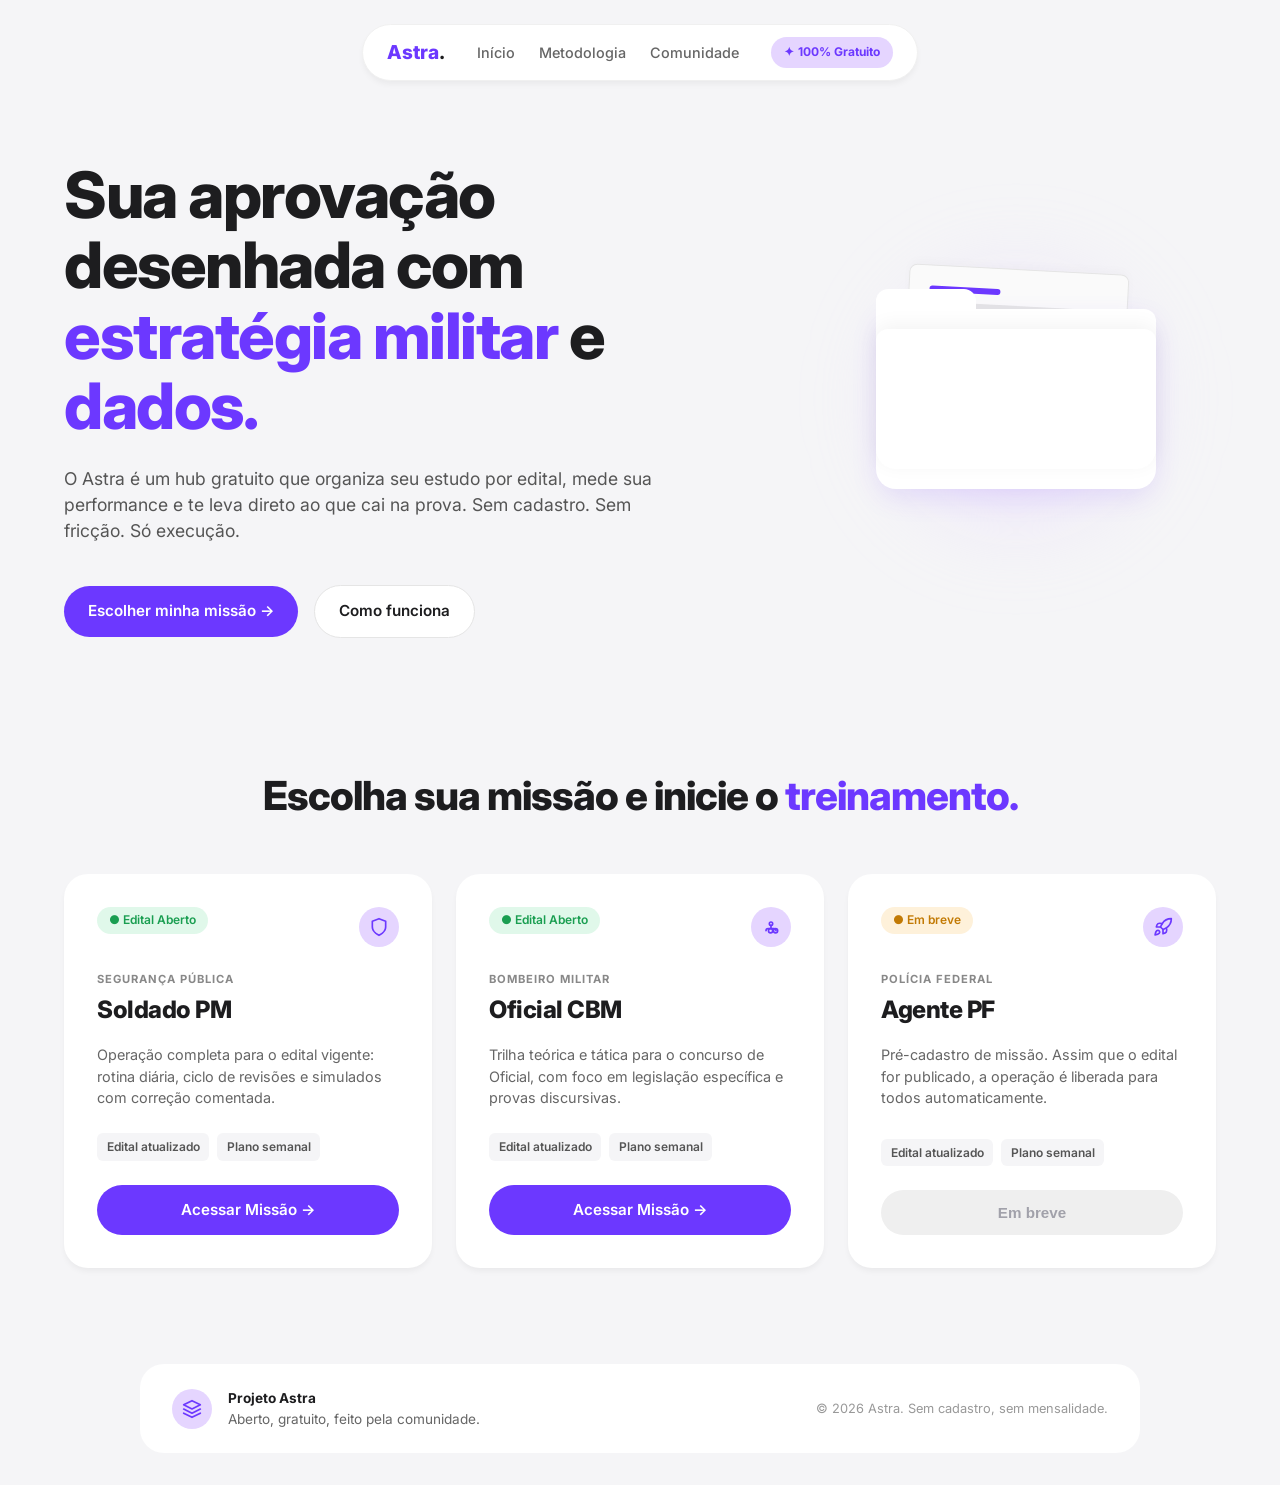
==== commit 412b5a1f: "feat: nova landing page" ====
--- a/index.html
+++ b/index.html
@@ -3,217 +3,472 @@
 <head>
   <meta charset="UTF-8">
   <meta name="viewport" content="width=device-width, initial-scale=1.0">
-  <title>Projeto Astra - Hub do Concurseiro</title>
+  <title>Projeto Astra - Sua aprovação com estratégia</title>
   
   <link rel="stylesheet" href="css/style.css">
 
   <style>
-    /* Sobrescrevendo as variáveis globais do seu style.css apenas para a Home */
-    :root {
-      --bg-color: #050505;          /* Fundo escuro */
-      --surface-color: #121212;
-      --text-dark: #ffffff;         /* Texto principal branco */
-      --text-light: #a1a1aa;        /* Texto secundário cinza */
-      --border-color: rgba(255, 255, 255, 0.1);
-      
-      /* Variáveis extras para os efeitos da Landing Page */
-      --blue-glow: rgba(59, 130, 246, 0.3);
-    }
-
-    /* Efeitos de Fundo: Grade e Brilho Neon */
-    body {
+    /* Estilos Específicos da Landing Page */
+    
+    /* 1. Navbar Pílula */
+    .navbar-wrapper {
+      position: fixed;
+      top: 1.5rem;
+      left: 0;
+      width: 100%;
+      display: flex;
+      justify-content: center;
+      z-index: 100;
+      padding: 0 1rem;
+    }
+
+    .navbar {
+      background-color: var(--full-white);
+      border-radius: var(--radius-pill);
+      padding: 0.75rem 1.5rem;
+      display: flex;
+      align-items: center;
+      gap: 2rem;
+      box-shadow: var(--shadow-sm);
+      border: 1px solid #F0F0F0;
+    }
+
+    .logo {
+      font-weight: 800;
+      font-size: 1.2rem;
+      color: var(--main-purple);
+    }
+
+    .logo span {
+      color: var(--black);
+    }
+
+    .nav-links {
+      display: none; /* Escondido em telas pequenas */
+      gap: 1.5rem;
+    }
+
+    .nav-links a {
+      font-size: 0.9rem;
+      font-weight: 500;
+      color: #666;
+      transition: color 0.2s;
+    }
+
+    .nav-links a:hover {
+      color: var(--main-purple);
+    }
+
+    .badge-free {
+      background-color: var(--light-purple);
+      color: var(--main-purple);
+      padding: 0.4rem 0.8rem;
+      border-radius: var(--radius-pill);
+      font-size: 0.75rem;
+      font-weight: 700;
+      display: flex;
+      align-items: center;
+      gap: 0.3rem;
+    }
+
+    /* 2. Hero Section (Área Superior) */
+    .hero {
+      padding: 8rem 1.5rem 4rem; /* Espaço para a navbar fixa */
+      max-width: 1200px;
+      margin: 0 auto;
+      display: flex;
+      flex-direction: column;
+      align-items: center;
+      gap: 4rem;
+    }
+
+    .hero-content {
+      flex: 1;
+      text-align: center;
+    }
+
+    .hero h1 {
+      font-size: clamp(2.5rem, 5vw, 4rem);
+      font-weight: 800;
+      line-height: 1.1;
+      letter-spacing: -1.5px;
+      margin-bottom: 1.5rem;
+    }
+
+    .hero p {
+      font-size: 1.1rem;
+      color: #555;
+      max-width: 600px;
+      margin: 0 auto 2rem;
+    }
+
+    .hero-actions {
+      display: flex;
+      flex-direction: column;
+      gap: 1rem;
+      align-items: center;
+      justify-content: center;
+    }
+
+    /* Ilustração da Pasta em CSS Puro */
+    .hero-visual {
+      flex: 1;
+      display: flex;
+      justify-content: center;
+      align-items: center;
       position: relative;
-      min-height: 100vh;
-      display: flex;
-      flex-direction: column;
-      overflow-x: hidden;
-    }
-
-    body::before {
+      width: 100%;
+      max-width: 400px;
+    }
+
+    /* Efeito de brilho roxo no fundo da imagem */
+    .hero-visual::before {
       content: '';
       position: absolute;
-      top: 0; left: 0; width: 100%; height: 100%;
-      background-image: 
-        linear-gradient(rgba(255, 255, 255, 0.03) 1px, transparent 1px),
-        linear-gradient(90deg, rgba(255, 255, 255, 0.03) 1px, transparent 1px);
-      background-size: 40px 40px;
-      z-index: -2;
-    }
-
-    body::after {
+      width: 300px;
+      height: 300px;
+      background: radial-gradient(circle, var(--light-purple) 0%, transparent 70%);
+      filter: blur(40px);
+      z-index: -1;
+    }
+
+    /* Construindo a pasta */
+    .css-folder {
+      position: relative;
+      width: 280px;
+      height: 180px;
+      background-color: var(--full-white);
+      border-radius: 12px 12px 20px 20px;
+      box-shadow: var(--shadow-md);
+      display: flex;
+      align-items: flex-end;
+      justify-content: center;
+      padding-bottom: 20px;
+    }
+
+    .css-folder::before {
       content: '';
       position: absolute;
-      top: -100px;
-      left: 50%;
-      transform: translateX(-50%);
-      width: 600px;
-      height: 400px;
-      background: radial-gradient(circle, var(--blue-glow) 0%, transparent 60%);
-      filter: blur(60px);
+      top: -20px;
+      left: 0;
+      width: 100px;
+      height: 40px;
+      background-color: var(--full-white);
+      border-radius: 12px 12px 0 0;
+    }
+
+    /* O documento saindo da pasta */
+    .css-doc {
+      position: absolute;
+      top: -40px;
+      width: 220px;
+      height: 140px;
+      background-color: #FAFAFA;
+      border: 1px solid #E5E5E5;
+      border-radius: 8px;
+      box-shadow: 0 -4px 10px rgba(0,0,0,0.02);
+      padding: 20px;
+      display: flex;
+      flex-direction: column;
+      gap: 10px;
+      transform: rotate(3deg); /* Leve inclinação para charme */
       z-index: -1;
     }
 
-    /* Navbar Superior */
-    .navbar {
+    .doc-line {
+      height: 6px;
+      background-color: #E5E5E5;
+      border-radius: 4px;
+      width: 100%;
+    }
+    .doc-line.purple { background-color: var(--main-purple); width: 40%; }
+    .doc-line.short { width: 70%; }
+
+    /* Aba da frente da pasta */
+    .css-folder-front {
+      width: 100%;
+      height: 140px;
+      background-color: var(--full-white);
+      border-radius: 12px 12px 20px 20px;
+      box-shadow: 0 -4px 20px rgba(0,0,0,0.05);
+      z-index: 2;
+    }
+
+    /* 3. Seção de Missões (Cards) */
+    .missions {
+      max-width: 1200px;
+      margin: 4rem auto;
+      padding: 0 1.5rem;
+    }
+
+    .missions-header {
+      text-align: center;
+      margin-bottom: 3rem;
+    }
+
+    .missions-header h2 {
+      font-size: clamp(1.8rem, 4vw, 2.5rem);
+      font-weight: 800;
+      letter-spacing: -1px;
+    }
+
+    .card-grid {
+      display: grid;
+      grid-template-columns: 1fr;
+      gap: 1.5rem;
+    }
+
+    .card {
+      background-color: var(--full-white);
+      border-radius: var(--radius-lg);
+      padding: 2rem;
+      display: flex;
+      flex-direction: column;
+      box-shadow: var(--shadow-sm);
+      transition: transform 0.3s ease, box-shadow 0.3s ease;
+      border: 1px solid transparent;
+    }
+
+    .card:hover {
+      transform: translateY(-5px);
+      box-shadow: var(--shadow-md);
+      border-color: rgba(108, 56, 255, 0.1);
+    }
+
+    .card-top {
       display: flex;
       justify-content: space-between;
-      align-items: center;
+      align-items: flex-start;
+      margin-bottom: 1.5rem;
+    }
+
+    .icon-circle {
+      width: 40px;
+      height: 40px;
+      background-color: var(--light-purple);
+      color: var(--main-purple);
+      border-radius: 50%;
+      display: flex;
+      align-items: center;
+      justify-content: center;
+    }
+
+    .card-category {
+      font-size: 0.7rem;
+      font-weight: 700;
+      color: #888;
+      letter-spacing: 1px;
+      margin-bottom: 0.3rem;
+    }
+
+    .card h3 {
+      font-size: 1.5rem;
+      font-weight: 800;
+      margin-bottom: 1rem;
+      letter-spacing: -0.5px;
+    }
+
+    .card p {
+      font-size: 0.9rem;
+      color: #666;
+      margin-bottom: 1.5rem;
+      flex: 1; /* Empurra o botão para baixo */
+    }
+
+    .card-tags {
+      display: flex;
+      gap: 0.5rem;
+      margin-bottom: 1.5rem;
+      flex-wrap: wrap;
+    }
+
+    .tag {
+      background-color: var(--main-white);
+      padding: 0.3rem 0.6rem;
+      border-radius: 6px;
+      font-size: 0.75rem;
+      font-weight: 600;
+      color: #555;
+    }
+
+    .btn-full {
+      width: 100%;
+    }
+
+    /* 4. Footer Simples */
+    .footer-wrapper {
+      padding: 2rem 1.5rem;
+      display: flex;
+      justify-content: center;
+    }
+
+    .footer-pill {
+      background-color: var(--full-white);
+      border-radius: var(--radius-lg);
       padding: 1.5rem 2rem;
+      display: flex;
+      flex-direction: column;
+      align-items: center;
+      gap: 1rem;
+      width: 100%;
       max-width: 1000px;
-      margin: 0 auto;
-      width: 100%;
-      border-bottom: 1px solid var(--border-color);
-      backdrop-filter: blur(10px);
-    }
-
-    .logo {
-      font-size: 1.5rem;
-      font-weight: 700;
-      color: var(--text-dark);
-      text-decoration: none;
-      display: flex;
-      align-items: center;
-      gap: 0.5rem;
-    }
-
-    .logo span {
-      color: var(--primary-color);
-    }
-
-    .nav-links {
-      display: flex;
-      gap: 2rem;
-    }
-
-    .nav-links a {
-      color: var(--text-light);
-      text-decoration: none;
-      font-size: 0.9rem;
-      font-weight: 500;
-      transition: color 0.3s ease;
-    }
-
-    .nav-links a:hover {
-      color: var(--text-dark);
-    }
-
-    /* Área Principal (Hero) */
-    .hero {
-      flex: 1;
-      display: flex;
-      flex-direction: column;
-      align-items: center;
-      justify-content: center;
       text-align: center;
-      padding: 4rem 1.5rem;
-    }
-
-    .hero-title {
-      font-size: clamp(2.5rem, 6vw, 4rem);
-      font-weight: 800;
-      line-height: 1.1;
-      margin-bottom: 1.5rem;
-      letter-spacing: -1px;
-    }
-
-    .hero-subtitle {
-      font-size: 1.1rem;
-      color: var(--text-light);
-      margin-bottom: 2.5rem;
-      max-width: 600px;
-    }
-
-    /* Botões da Landing Page */
-    .hero-buttons {
-      display: flex;
-      flex-direction: column;
+    }
+
+    .footer-brand {
+      display: flex;
+      align-items: center;
       gap: 1rem;
-      width: 100%;
-      max-width: 400px;
-    }
-
-    .btn {
-      display: flex;
-      align-items: center;
-      justify-content: center;
-      padding: 1rem 2rem;
-      border-radius: var(--radius-lg);
-      font-weight: 600;
-      text-decoration: none;
-      transition: all 0.3s ease;
-      font-size: 1rem;
-    }
-
-    .btn-primary {
-      background-color: var(--primary-color);
-      color: #ffffff;
-      box-shadow: 0 4px 20px var(--blue-glow);
-    }
-
-    .btn-primary:hover {
-      background-color: var(--primary-hover);
-      transform: translateY(-2px);
-      box-shadow: 0 6px 25px rgba(59, 130, 246, 0.5);
-    }
-
-    .btn-secondary {
-      background-color: transparent;
-      color: var(--text-dark);
-      border: 1px solid var(--border-color);
-    }
-
-    .btn-secondary:hover {
-      background-color: rgba(255, 255, 255, 0.05);
-      border-color: var(--text-dark);
-      transform: translateY(-2px);
-    }
-
-    /* Responsividade dos botões */
-    @media (min-width: 640px) {
-      .hero-buttons {
+    }
+
+    .footer-brand p {
+      font-size: 0.85rem;
+      color: #666;
+    }
+
+    .footer-brand strong {
+      color: var(--black);
+      display: block;
+    }
+
+    .footer-copy {
+      font-size: 0.8rem;
+      color: #999;
+    }
+
+    /* Responsividade Desktop */
+    @media (min-width: 768px) {
+      .nav-links { display: flex; }
+      
+      .hero {
         flex-direction: row;
-        max-width: 600px;
-        justify-content: center;
+        text-align: left;
+        padding-top: 10rem;
       }
-      .btn {
-        width: 100%;
-      }
+      .hero-content { text-align: left; }
+      .hero p { margin: 0 0 2.5rem 0; }
+      .hero-actions { flex-direction: row; justify-content: flex-start; }
+      
+      .card-grid { grid-template-columns: repeat(3, 1fr); }
+      
+      .footer-pill { flex-direction: row; justify-content: space-between; text-align: left;}
     }
   </style>
 </head>
 <body>
 
-  <nav class="navbar">
-    <a href="index.html" class="logo">
-      <svg width="24" height="24" viewBox="0 0 24 24" fill="none" stroke="var(--primary-color)" stroke-width="2" stroke-linecap="round" stroke-linejoin="round">
-        <path d="M12 2L2 7l10 5 10-5-10-5zM2 17l10 5 10-5M2 12l10 5 10-5"/>
-      </svg>
-      Projeto<span>Astra</span>
-    </a>
+  <div class="navbar-wrapper">
+    <nav class="navbar">
+      <a href="index.html" class="logo">Astra<span>.</span></a>
+      
+      <div class="nav-links">
+        <a href="#">Início</a>
+        <a href="#">Metodologia</a>
+        <a href="#">Comunidade</a>
+      </div>
+      
+      <div class="badge-free">
+        <span>✦</span> 100% Gratuito
+      </div>
+    </nav>
+  </div>
+
+  <header class="hero">
+    <div class="hero-content">
+      <h1>Sua aprovação desenhada com <span class="highlight">estratégia militar</span> e <span class="highlight">dados.</span></h1>
+      <p>O Astra é um hub gratuito que organiza seu estudo por edital, mede sua performance e te leva direto ao que cai na prova. Sem cadastro. Sem fricção. Só execução.</p>
+      
+      <div class="hero-actions">
+        <a href="#missoes" class="btn btn-primary">Escolher minha missão &rarr;</a>
+        <a href="ferramentas/calculadora.html" class="btn btn-outline">Como funciona</a>
+      </div>
+    </div>
     
-    <div class="nav-links">
-      <a href="editais/cbmal.html">Missões</a>
-      <a href="ferramentas/calculadora.html">Calculadora</a>
+    <div class="hero-visual">
+      <div class="css-folder">
+        <div class="css-doc">
+          <div class="doc-line purple"></div>
+          <div class="doc-line"></div>
+          <div class="doc-line short"></div>
+          <div style="margin-top: auto;" class="doc-line"></div>
+        </div>
+        <div class="css-folder-front"></div>
+      </div>
     </div>
-  </nav>
-
-  <main class="container hero">
-    <h1 class="hero-title">O Hub de Estudos que sua aprovação exige.</h1>
-    
-    <p class="hero-subtitle">
-      Domine os editais da CBMAL e PMAL. Organize seu cronograma, cumpra suas missões e alcance a farda com tecnologia e eficiência.
-    </p>
-    
-    <div class="hero-buttons">
-      <a href="editais/cbmal.html" class="btn btn-primary">
-        Acessar Missões
-      </a>
-      
-      <a href="ferramentas/calculadora.html" class="btn btn-secondary">
-        Cronograma de Estudos
-      </a>
+  </header>
+
+  <main id="missoes" class="missions">
+    <div class="missions-header">
+      <h2>Escolha sua missão e inicie o <span class="highlight">treinamento.</span></h2>
+    </div>
+
+    <div class="card-grid">
+      
+      <article class="card">
+        <div class="card-top">
+          <span class="badge badge-green">● Edital Aberto</span>
+          <div class="icon-circle">
+            <svg width="20" height="20" viewBox="0 0 24 24" fill="none" stroke="currentColor" stroke-width="2" stroke-linecap="round" stroke-linejoin="round"><path d="M12 22s8-4 8-10V5l-8-3-8 3v7c0 6 8 10 8 10z"/></svg>
+          </div>
+        </div>
+        <div class="card-category">SEGURANÇA PÚBLICA</div>
+        <h3>Soldado PM</h3>
+        <p>Operação completa para o edital vigente: rotina diária, ciclo de revisões e simulados com correção comentada.</p>
+        <div class="card-tags">
+          <span class="tag">Edital atualizado</span>
+          <span class="tag">Plano semanal</span>
+        </div>
+        <a href="editais/pmal.html" class="btn btn-primary btn-full">Acessar Missão &rarr;</a>
+      </article>
+
+      <article class="card">
+        <div class="card-top">
+          <span class="badge badge-green">● Edital Aberto</span>
+          <div class="icon-circle">
+            <svg width="20" height="20" viewBox="0 0 24 24" fill="none" stroke="currentColor" stroke-width="2" stroke-linecap="round" stroke-linejoin="round"><path d="M17.5 19c-1.5 0-2.5-1-2.5-2.5a2.5 2.5 0 0 1 5 0c0 1.5-1 2.5-2.5 2.5z"/><path d="M11.5 19c-1.5 0-2.5-1-2.5-2.5a2.5 2.5 0 0 1 5 0c0 1.5-1 2.5-2.5 2.5z"/><path d="M6 16.5A2.5 2.5 0 0 1 8.5 14h7A2.5 2.5 0 0 1 18 16.5M12 14v-4"/><path d="M12 10a2 2 0 1 0 0-4 2 2 0 0 0 0 4z"/></svg>
+          </div>
+        </div>
+        <div class="card-category">BOMBEIRO MILITAR</div>
+        <h3>Oficial CBM</h3>
+        <p>Trilha teórica e tática para o concurso de Oficial, com foco em legislação específica e provas discursivas.</p>
+        <div class="card-tags">
+          <span class="tag">Edital atualizado</span>
+          <span class="tag">Plano semanal</span>
+        </div>
+        <a href="editais/cbmal.html" class="btn btn-primary btn-full">Acessar Missão &rarr;</a>
+      </article>
+
+      <article class="card">
+        <div class="card-top">
+          <span class="badge badge-orange">● Em breve</span>
+          <div class="icon-circle">
+            <svg width="20" height="20" viewBox="0 0 24 24" fill="none" stroke="currentColor" stroke-width="2" stroke-linecap="round" stroke-linejoin="round"><path d="M4.5 16.5c-1.5 1.26-2 5-2 5s3.74-.5 5-2c.71-.84.7-2.13-.09-2.91a2.18 2.18 0 0 0-2.91-.09z"/><path d="m12 15-3-3a22 22 0 0 1 2-3.95A12.88 12.88 0 0 1 22 2c0 2.72-.78 7.5-6 11a22.35 22.35 0 0 1-4 2z"/><path d="M9 12H4s.55-3.03 2-4c1.62-1.08 5 0 5 0"/><path d="M12 15v5s3.03-.55 4-2c1.08-1.62 0-5 0-5"/></svg>
+          </div>
+        </div>
+        <div class="card-category">POLÍCIA FEDERAL</div>
+        <h3>Agente PF</h3>
+        <p>Pré-cadastro de missão. Assim que o edital for publicado, a operação é liberada para todos automaticamente.</p>
+        <div class="card-tags">
+          <span class="tag">Edital atualizado</span>
+          <span class="tag">Plano semanal</span>
+        </div>
+        <button class="btn btn-disabled btn-full" disabled>Em breve</button>
+      </article>
+
     </div>
   </main>
+
+  <footer class="footer-wrapper">
+    <div class="footer-pill">
+      <div class="footer-brand">
+        <div class="icon-circle">
+          <svg width="20" height="20" viewBox="0 0 24 24" fill="none" stroke="currentColor" stroke-width="2" stroke-linecap="round" stroke-linejoin="round"><path d="M12 2L2 7l10 5 10-5-10-5zM2 17l10 5 10-5M2 12l10 5 10-5"/></svg>
+        </div>
+        <p><strong>Projeto Astra</strong>Aberto, gratuito, feito pela comunidade.</p>
+      </div>
+      <p class="footer-copy">© 2026 Astra. Sem cadastro, sem mensalidade.</p>
+    </div>
+  </footer>
 
   <script src="js/app.js"></script>
 </body>
--- a/css/style.css
+++ b/css/style.css
@@ -1,19 +1,35 @@
-/* Importando fonte moderna e limpa */
-@import url('https://fonts.googleapis.com/css2?family=Inter:wght@400;500;600;700&display=swap');
+/* =========================================
+   1. IMPORTAÇÃO E VARIÁVEIS DE COR
+   ========================================= */
+@import url('https://fonts.googleapis.com/css2?family=Inter:wght@400;500;600;700;800&display=swap');
 
 :root {
-  --bg-color: #f8fafc;
-  --surface-color: #ffffff;
-  --primary-color: #3b82f6;
-  --primary-hover: #2563eb;
-  --text-dark: #0f172a;
-  --text-light: #64748b;
-  --border-color: #e2e8f0;
-  --radius-md: 8px;
-  --radius-lg: 12px;
-  --shadow-sm: 0 1px 3px rgba(0,0,0,0.1);
+  /* Paleta Oficial do Projeto Astra */
+  --black: #1D1D1F;
+  --full-white: #FFFFFF;
+  --main-white: #F5F5F7;
+  
+  --main-purple: #6C38FF;
+  --light-purple: #E5D5FF;
+  --dark-purple: #462483;
+  
+  --orange: #F59E0B;
+  --green: #2ECC71;
+  --red: #EF4444;
+
+  /* Variáveis de Layout e Sombras */
+  --radius-sm: 8px;
+  --radius-md: 16px;
+  --radius-lg: 24px;
+  --radius-pill: 9999px;
+  
+  --shadow-sm: 0 4px 6px -1px rgba(0, 0, 0, 0.05);
+  --shadow-md: 0 10px 30px -5px rgba(108, 56, 255, 0.15); /* Sombra com tom roxo suave */
 }
 
+/* =========================================
+   2. RESET E BASE
+   ========================================= */
 * {
   margin: 0;
   padding: 0;
@@ -22,82 +38,89 @@
 
 body {
   font-family: 'Inter', sans-serif;
-  background-color: var(--bg-color);
-  color: var(--text-dark);
-  line-height: 1.6;
+  background-color: var(--main-white);
+  color: var(--black);
+  line-height: 1.5;
   -webkit-font-smoothing: antialiased;
+  overflow-x: hidden;
 }
 
-/* Layout Base */
-.container {
-  width: 100%;
-  max-width: 800px;
-  margin: 0 auto;
-  padding: 1.5rem;
+a {
+  text-decoration: none;
+  color: inherit;
 }
 
-header {
-  text-align: center;
-  margin-bottom: 2rem;
+ul {
+  list-style: none;
 }
 
-header h1 {
-  font-size: 1.5rem;
-  color: var(--primary-color);
-  font-weight: 700;
+/* =========================================
+   3. TIPOGRAFIA COMPARTILHADA
+   ========================================= */
+.highlight {
+  color: var(--main-purple);
 }
 
-header p {
-  color: var(--text-light);
-  font-size: 0.9rem;
+/* =========================================
+   4. COMPONENTES GLOBAIS (Botões e Badges)
+   ========================================= */
+.btn {
+  display: inline-flex;
+  align-items: center;
+  justify-content: center;
+  gap: 0.5rem;
+  padding: 0.875rem 1.5rem;
+  border-radius: var(--radius-pill);
+  font-size: 0.95rem;
+  font-weight: 600;
+  cursor: pointer;
+  transition: all 0.3s ease;
+  border: none;
 }
 
-/* Componente de Cartão (Links da Home) */
-.card-grid {
-  display: flex;
-  flex-direction: column;
-  gap: 1rem;
+.btn-primary {
+  background-color: var(--main-purple);
+  color: var(--full-white);
 }
 
-.card {
-  display: block;
-  background-color: var(--surface-color);
-  border: 1px solid var(--border-color);
-  border-radius: var(--radius-lg);
-  padding: 1.5rem;
-  text-decoration: none;
-  color: inherit;
-  transition: all 0.2s ease;
-  box-shadow: var(--shadow-sm);
-}
-
-.card:hover {
-  border-color: var(--primary-color);
+.btn-primary:hover {
+  background-color: var(--dark-purple);
   transform: translateY(-2px);
 }
 
-.card h2 {
-  font-size: 1.1rem;
-  margin-bottom: 0.5rem;
+.btn-outline {
+  background-color: var(--full-white);
+  color: var(--black);
+  border: 1px solid #E5E5E5;
 }
 
-.card p {
-  color: var(--text-light);
-  font-size: 0.85rem;
+.btn-outline:hover {
+  border-color: var(--black);
+  background-color: #F9F9F9;
 }
 
-/* Botão de Voltar para subpáginas */
-.btn-back {
+.btn-disabled {
+  background-color: #EFEFEF;
+  color: #A1A1AA;
+  cursor: not-allowed;
+}
+
+.badge {
   display: inline-flex;
   align-items: center;
-  text-decoration: none;
-  color: var(--text-light);
-  font-size: 0.9rem;
-  font-weight: 500;
-  margin-bottom: 1rem;
-  transition: color 0.2s;
+  gap: 0.3rem;
+  padding: 0.3rem 0.75rem;
+  border-radius: var(--radius-pill);
+  font-size: 0.75rem;
+  font-weight: 600;
 }
 
-.btn-back:hover {
-  color: var(--primary-color);
+.badge-green {
+  background-color: rgba(46, 204, 113, 0.15);
+  color: #1A9E51; /* Tom um pouco mais escuro para leitura */
+}
+
+.badge-orange {
+  background-color: rgba(245, 158, 11, 0.15);
+  color: #C27A04; /* Tom mais escuro para leitura */
 }
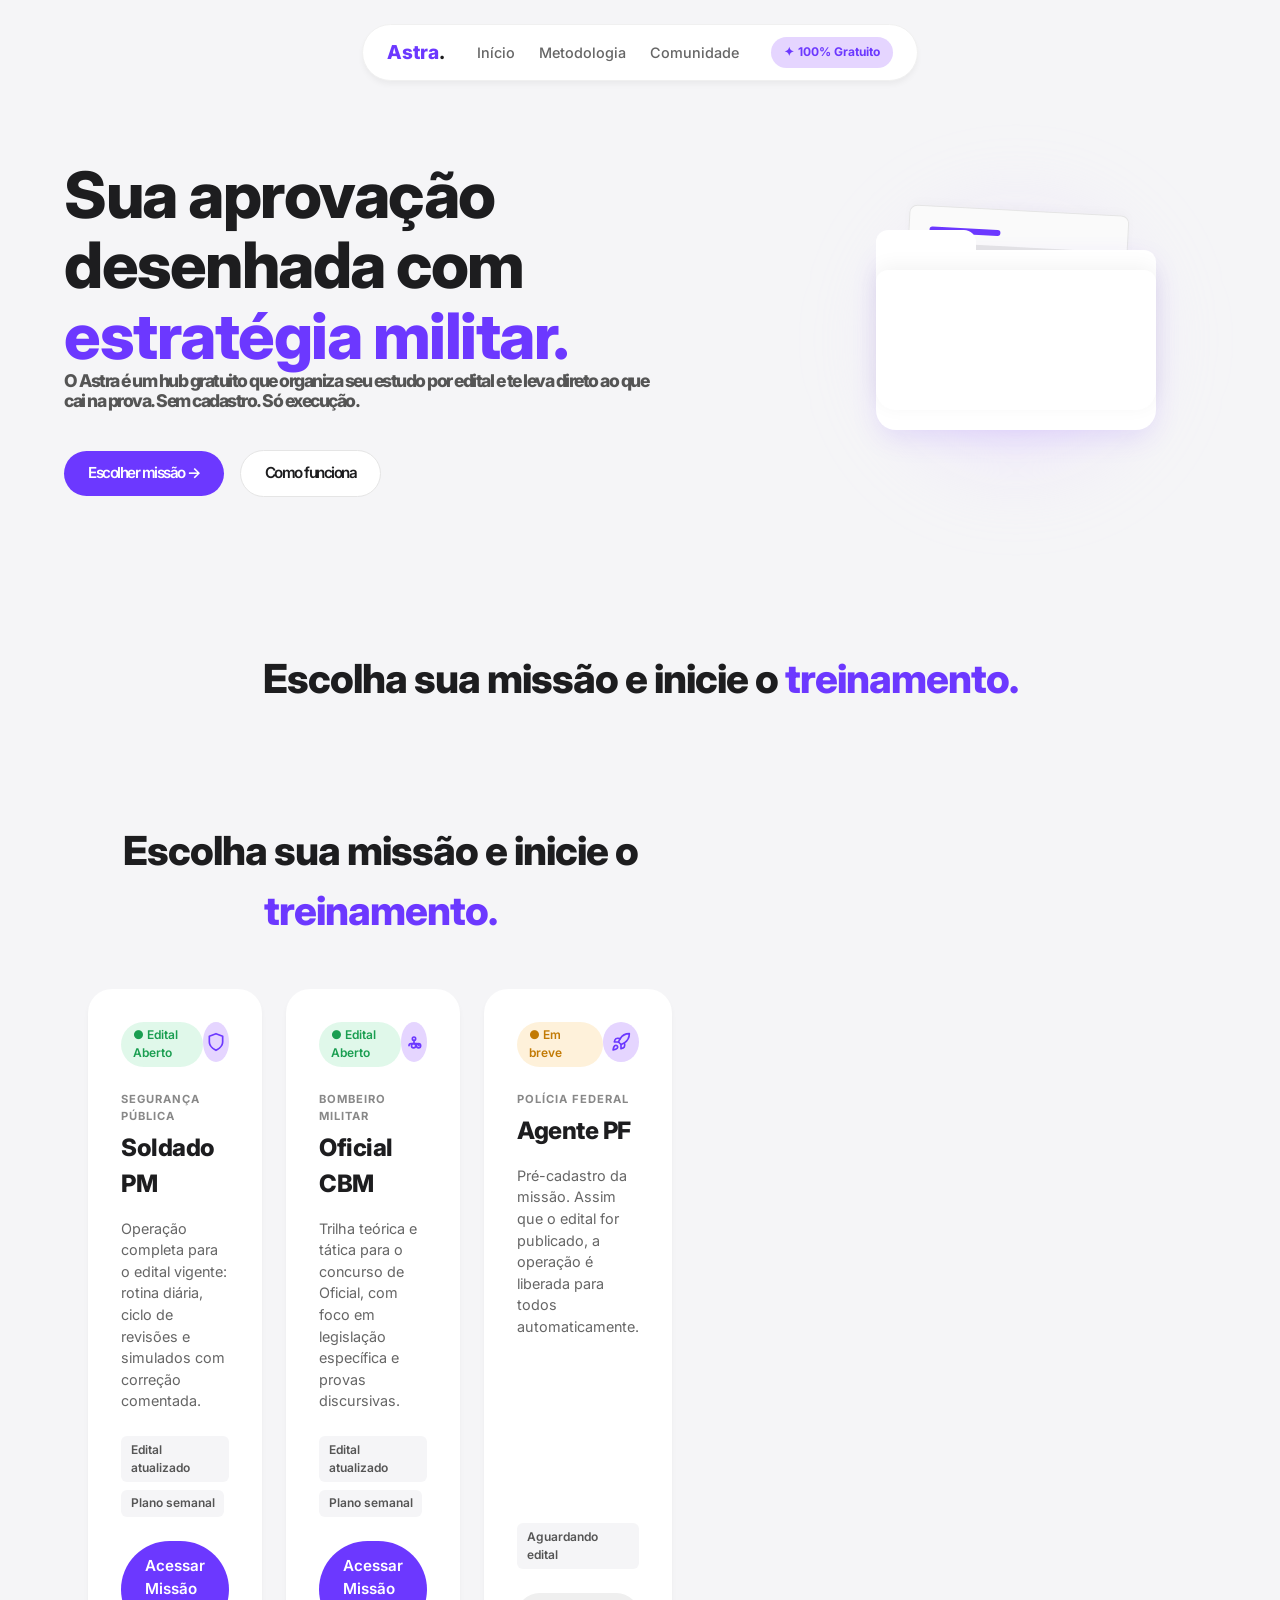
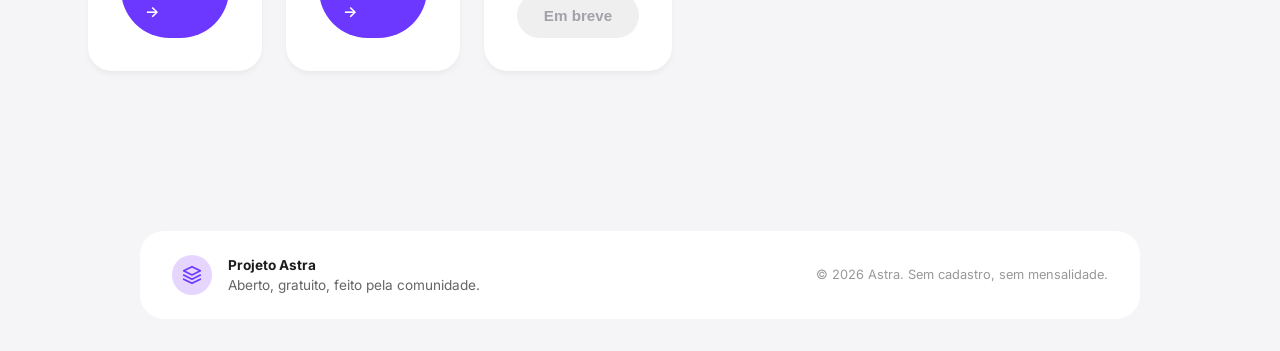
==== commit 97130aaa: "feat: adiciona tecnologia de card na landing page" ====
--- a/index.html
+++ b/index.html
@@ -375,11 +375,11 @@
 
   <header class="hero">
     <div class="hero-content">
-      <h1>Sua aprovação desenhada com <span class="highlight">estratégia militar</span> e <span class="highlight">dados.</span></h1>
-      <p>O Astra é um hub gratuito que organiza seu estudo por edital, mede sua performance e te leva direto ao que cai na prova. Sem cadastro. Sem fricção. Só execução.</p>
+      <h1>Sua aprovação desenhada com <span class="highlight">estratégia militar.</span>
+      <p>O Astra é um hub gratuito que organiza seu estudo por edital e te leva direto ao que cai na prova. Sem cadastro. Só execução.</p>
       
       <div class="hero-actions">
-        <a href="#missoes" class="btn btn-primary">Escolher minha missão &rarr;</a>
+        <a href="#missoes" class="btn btn-primary">Escolher missão &rarr;</a>
         <a href="ferramentas/calculadora.html" class="btn btn-outline">Como funciona</a>
       </div>
     </div>
@@ -404,56 +404,19 @@
 
     <div class="card-grid">
       
-      <article class="card">
-        <div class="card-top">
-          <span class="badge badge-green">● Edital Aberto</span>
-          <div class="icon-circle">
-            <svg width="20" height="20" viewBox="0 0 24 24" fill="none" stroke="currentColor" stroke-width="2" stroke-linecap="round" stroke-linejoin="round"><path d="M12 22s8-4 8-10V5l-8-3-8 3v7c0 6 8 10 8 10z"/></svg>
-          </div>
-        </div>
-        <div class="card-category">SEGURANÇA PÚBLICA</div>
-        <h3>Soldado PM</h3>
-        <p>Operação completa para o edital vigente: rotina diária, ciclo de revisões e simulados com correção comentada.</p>
-        <div class="card-tags">
-          <span class="tag">Edital atualizado</span>
-          <span class="tag">Plano semanal</span>
-        </div>
-        <a href="editais/pmal.html" class="btn btn-primary btn-full">Acessar Missão &rarr;</a>
-      </article>
-
-      <article class="card">
-        <div class="card-top">
-          <span class="badge badge-green">● Edital Aberto</span>
-          <div class="icon-circle">
-            <svg width="20" height="20" viewBox="0 0 24 24" fill="none" stroke="currentColor" stroke-width="2" stroke-linecap="round" stroke-linejoin="round"><path d="M17.5 19c-1.5 0-2.5-1-2.5-2.5a2.5 2.5 0 0 1 5 0c0 1.5-1 2.5-2.5 2.5z"/><path d="M11.5 19c-1.5 0-2.5-1-2.5-2.5a2.5 2.5 0 0 1 5 0c0 1.5-1 2.5-2.5 2.5z"/><path d="M6 16.5A2.5 2.5 0 0 1 8.5 14h7A2.5 2.5 0 0 1 18 16.5M12 14v-4"/><path d="M12 10a2 2 0 1 0 0-4 2 2 0 0 0 0 4z"/></svg>
-          </div>
-        </div>
-        <div class="card-category">BOMBEIRO MILITAR</div>
-        <h3>Oficial CBM</h3>
-        <p>Trilha teórica e tática para o concurso de Oficial, com foco em legislação específica e provas discursivas.</p>
-        <div class="card-tags">
-          <span class="tag">Edital atualizado</span>
-          <span class="tag">Plano semanal</span>
-        </div>
-        <a href="editais/cbmal.html" class="btn btn-primary btn-full">Acessar Missão &rarr;</a>
-      </article>
-
-      <article class="card">
-        <div class="card-top">
-          <span class="badge badge-orange">● Em breve</span>
-          <div class="icon-circle">
-            <svg width="20" height="20" viewBox="0 0 24 24" fill="none" stroke="currentColor" stroke-width="2" stroke-linecap="round" stroke-linejoin="round"><path d="M4.5 16.5c-1.5 1.26-2 5-2 5s3.74-.5 5-2c.71-.84.7-2.13-.09-2.91a2.18 2.18 0 0 0-2.91-.09z"/><path d="m12 15-3-3a22 22 0 0 1 2-3.95A12.88 12.88 0 0 1 22 2c0 2.72-.78 7.5-6 11a22.35 22.35 0 0 1-4 2z"/><path d="M9 12H4s.55-3.03 2-4c1.62-1.08 5 0 5 0"/><path d="M12 15v5s3.03-.55 4-2c1.08-1.62 0-5 0-5"/></svg>
-          </div>
-        </div>
-        <div class="card-category">POLÍCIA FEDERAL</div>
-        <h3>Agente PF</h3>
-        <p>Pré-cadastro de missão. Assim que o edital for publicado, a operação é liberada para todos automaticamente.</p>
-        <div class="card-tags">
-          <span class="tag">Edital atualizado</span>
-          <span class="tag">Plano semanal</span>
-        </div>
-        <button class="btn btn-disabled btn-full" disabled>Em breve</button>
-      </article>
+      <!-- 3. Seção de Missões (Cards Dinâmicos) -->
+  <main id="missoes" class="missions">
+    
+    <div class="missions-header">
+      <h2>Escolha sua missão e inicie o <span class="highlight">treinamento.</span></h2>
+    </div>
+
+    <!-- Container vazio onde o JS vai injetar os cards -->
+    <div id="grid-missoes" class="card-grid">
+      <!-- Os cards aparecerão aqui automaticamente! -->
+    </div>
+
+  </main>
 
     </div>
   </main>
--- a/css/style.css
+++ b/css/style.css
@@ -123,4 +123,110 @@
 .badge-orange {
   background-color: rgba(245, 158, 11, 0.15);
   color: #C27A04; /* Tom mais escuro para leitura */
+}
+
+/* =========================================================
+   TEMA ESCURO: EDITAIS VERTICALIZADOS (CBMAL/PMAL)
+   ========================================================= */
+
+/* Proteção: Essas variáveis só se aplicam se o body tiver a classe tema-edital */
+body.tema-edital {
+  --bg-body: #17191e;
+  --bg-card: #21252b;
+  --bg-header: #1a1d24;
+  --text-main: #abb2bf;
+  --text-light: #ffffff;
+  --accent-red: #e53935;
+  --accent-yellow: #ffca28;
+  --border-color: #383e4a;
+  --hover-bg: #282c34;
+
+  background-color: var(--bg-body);
+  color: var(--text-main);
+  padding: 30px 20px 10px 20px;
+}
+
+/* Botão de voltar exclusivo do edital */
+.btn-back-edital {
+  display: inline-flex;
+  align-items: center;
+  text-decoration: none;
+  color: #abb2bf;
+  font-size: 0.95rem;
+  font-weight: 500;
+  margin-bottom: 2rem;
+  padding: 8px 16px;
+  background-color: rgba(255, 255, 255, 0.05);
+  border-radius: 8px;
+  border: 1px solid #383e4a;
+  transition: all 0.2s ease;
+}
+
+.btn-back-edital:hover {
+  color: #ffffff;
+  background-color: rgba(255, 255, 255, 0.1);
+  border-color: #ffffff;
+}
+
+/* Restante do CSS do Edital Antigo */
+.tema-edital .container {
+  max-width: 1100px;
+  margin: 0 auto;
+}
+
+.header-section { margin-bottom: 14px; padding-bottom: 16px; text-align: center; border-bottom: 2px solid var(--accent-red); }
+.main-title { color: var(--text-light); font-size: 38px; margin: 0 0 10px 0; font-weight: 800; text-transform: uppercase; letter-spacing: 2px; }
+.sub-title { color: var(--accent-yellow); font-size: 18px; margin: 0; font-weight: 700; text-transform: uppercase; letter-spacing: 4px; }
+
+.section-divider {
+  display: flex; align-items: center; justify-content: space-between;
+  color: var(--text-light); font-size: 24px; margin: 40px 0 25px 0;
+  padding-left: 15px; border-left: 6px solid var(--accent-yellow);
+  text-transform: uppercase; letter-spacing: 1px; font-weight: 800;
+  background: linear-gradient(90deg, rgba(255, 202, 40, 0.1) 0%, rgba(255, 202, 40, 0) 100%);
+  padding-top: 10px; padding-bottom: 10px;
+}
+.section-divider .section-subtitle { font-size: 14px; color: var(--accent-yellow); font-weight: 800; text-transform: none; letter-spacing: 0.5px; margin-left: 12px; }
+
+.subject-card { background-color: var(--bg-card); border-radius: 12px; margin-bottom: 40px; box-shadow: 0 10px 20px rgba(0, 0, 0, 0.3); overflow: hidden; border: 1px solid var(--border-color); }
+.subject-header-grid { display: grid; grid-template-columns: 1fr 160px 100px; background-color: var(--bg-header); border-bottom: 4px solid var(--accent-red); cursor: pointer; user-select: none; }
+.subject-header-grid.collapsed .track-head { display: none; }
+.subject-title { padding: 24px 20px; font-size: 22px; font-weight: 800; color: var(--text-light); border-left: 8px solid var(--accent-red); display: flex; align-items: center; text-transform: uppercase; }
+
+.subject-progress { display: flex; align-items: center; gap: 10px; padding: 0 12px; justify-self: end; }
+.subject-progress-bar { width: 120px; height: 10px; background: rgba(255, 255, 255, 0.06); border-radius: 8px; overflow: hidden; box-shadow: inset 0 1px 2px rgba(0, 0, 0, 0.4); }
+.subject-progress-fill { height: 100%; width: 0%; background: var(--accent-red); transition: width 0.35s ease; }
+.subject-progress-text { color: var(--text-light); font-weight: 700; font-size: 12px; min-width: 36px; text-align: right; letter-spacing: 0.6px; }
+
+.track-head { background-color: var(--accent-yellow); color: #111; display: flex; align-items: center; justify-content: center; font-size: 16px; font-weight: 900; text-transform: uppercase; border-left: 1px solid rgba(0, 0, 0, 0.15); padding: 15px 10px; text-align: center; letter-spacing: 0.5px; }
+
+.topic-row { display: grid; grid-template-columns: 1fr 100px; border-bottom: 1px solid rgba(255, 255, 255, 0.05); transition: background-color 0.2s ease; }
+.topic-row.closed { display: none; }
+.topic-row:last-child { border-bottom: none; }
+.topic-row:hover { background-color: var(--hover-bg); }
+.topic-name { padding: 24px; font-size: 17px; line-height: 1.6; color: var(--text-light); font-weight: 500; }
+.topic-number { color: var(--accent-yellow); font-weight: 800; margin-right: 10px; font-size: 18px; }
+
+.topic-row.sub-topic .topic-name { padding-left: 55px; font-size: 15px; color: #9ba3b2; }
+.topic-row.sub-topic .topic-number { font-size: 15px; }
+.topic-row.sub-sub-topic .topic-name { padding-left: 85px; font-size: 14px; color: #7b8392; }
+.topic-row.sub-sub-topic .topic-number { font-size: 14px; }
+
+.checkbox-cell { display: flex; align-items: center; justify-content: center; border-left: 1px solid rgba(255, 255, 255, 0.05); padding: 15px; }
+.custom-checkbox { appearance: none; -webkit-appearance: none; width: 28px; height: 28px; border: 2px solid #6b7280; border-radius: 6px; cursor: pointer; background-color: rgba(0, 0, 0, 0.2); display: flex; align-items: center; justify-content: center; transition: all 0.2s cubic-bezier(0.4, 0, 0.2, 1); box-shadow: inset 0 2px 4px rgba(0, 0, 0, 0.1); }
+.topic-row.sub-topic .custom-checkbox { width: 24px; height: 24px; }
+.topic-row.sub-sub-topic .custom-checkbox { width: 20px; height: 20px; }
+.custom-checkbox:hover { border-color: var(--accent-yellow); transform: scale(1.05); }
+.custom-checkbox:checked { background-color: var(--accent-red); border-color: var(--accent-red); box-shadow: 0 0 10px rgba(229, 57, 53, 0.3); }
+.custom-checkbox:checked::after { content: ''; width: 7px; height: 14px; border: solid white; border-width: 0 3px 3px 0; transform: rotate(45deg); margin-bottom: 4px; }
+.topic-row.sub-topic .custom-checkbox:checked::after { width: 6px; height: 11px; margin-bottom: 2px; }
+.topic-row.sub-sub-topic .custom-checkbox:checked::after { width: 5px; height: 9px; margin-bottom: 2px; border-width: 0 2px 2px 0; }
+
+@media (max-width: 600px) {
+  .subject-header-grid, .topic-row { grid-template-columns: 1fr 100px; }
+  .main-title { font-size: 28px; }
+  .topic-name { padding: 15px; }
+  .topic-row.sub-topic .topic-name { padding-left: 30px; }
+  .topic-row.sub-sub-topic .topic-name { padding-left: 45px; }
+  .subject-header-grid { grid-template-columns: 1fr 100px 80px; }
 }
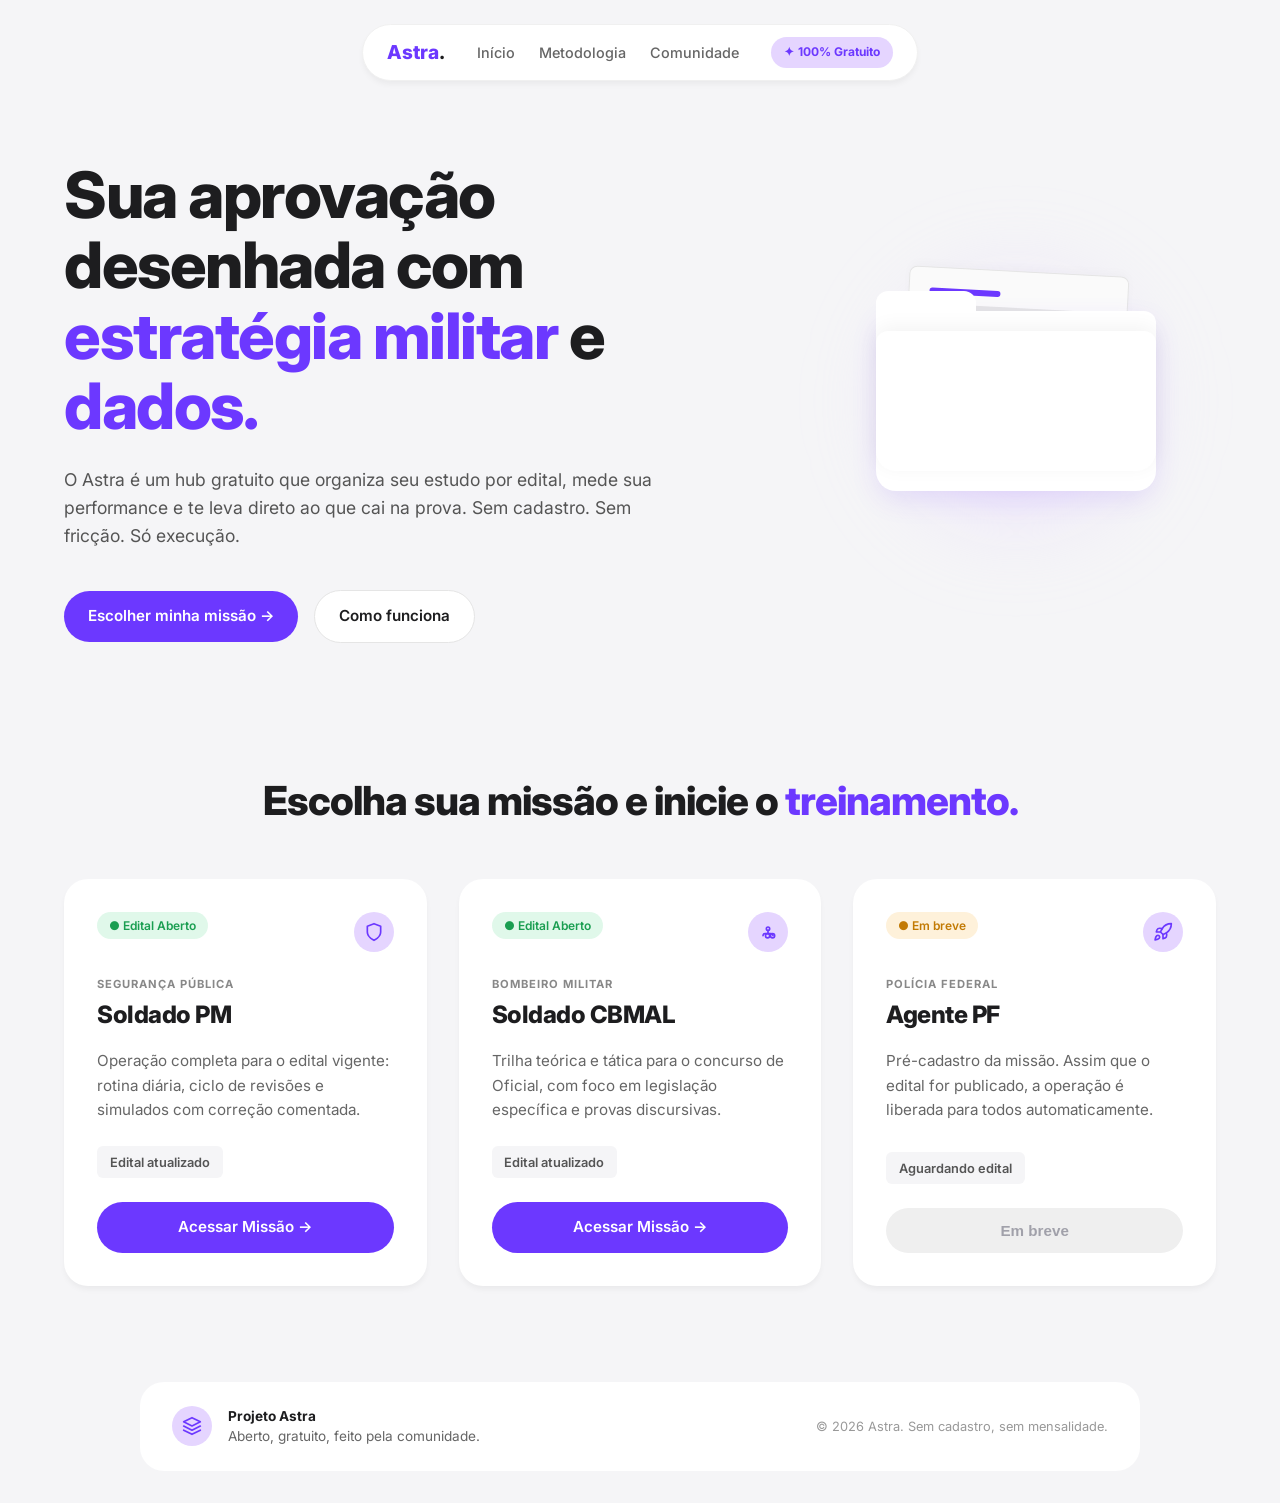
==== commit 63d2998c: "feat: incorpora cards no index" ====
--- a/index.html
+++ b/index.html
@@ -8,350 +8,94 @@
   <link rel="stylesheet" href="css/style.css">
 
   <style>
-    /* Estilos Específicos da Landing Page */
+    /* =========================================
+       ESTILOS DA LANDING PAGE (CORRIGIDOS)
+       ========================================= */
+    .navbar-wrapper {
+      position: fixed; top: 1.5rem; left: 0; width: 100%;
+      display: flex; justify-content: center; z-index: 100; padding: 0 1rem;
+    }
+
+    .navbar {
+      background-color: var(--full-white); border-radius: var(--radius-pill);
+      padding: 0.75rem 1.5rem; display: flex; align-items: center; gap: 2rem;
+      box-shadow: var(--shadow-sm); border: 1px solid #F0F0F0;
+    }
+
+    .logo { font-weight: 800; font-size: 1.2rem; color: var(--main-purple); }
+    .logo span { color: var(--black); }
     
-    /* 1. Navbar Pílula */
-    .navbar-wrapper {
-      position: fixed;
-      top: 1.5rem;
-      left: 0;
-      width: 100%;
-      display: flex;
-      justify-content: center;
-      z-index: 100;
-      padding: 0 1rem;
-    }
-
-    .navbar {
-      background-color: var(--full-white);
-      border-radius: var(--radius-pill);
-      padding: 0.75rem 1.5rem;
-      display: flex;
-      align-items: center;
-      gap: 2rem;
-      box-shadow: var(--shadow-sm);
-      border: 1px solid #F0F0F0;
-    }
-
-    .logo {
-      font-weight: 800;
-      font-size: 1.2rem;
-      color: var(--main-purple);
-    }
-
-    .logo span {
-      color: var(--black);
-    }
-
-    .nav-links {
-      display: none; /* Escondido em telas pequenas */
-      gap: 1.5rem;
-    }
-
-    .nav-links a {
-      font-size: 0.9rem;
-      font-weight: 500;
-      color: #666;
-      transition: color 0.2s;
-    }
-
-    .nav-links a:hover {
-      color: var(--main-purple);
-    }
+    .nav-links { display: none; gap: 1.5rem; }
+    .nav-links a { font-size: 0.9rem; font-weight: 500; color: #666; transition: color 0.2s; }
+    .nav-links a:hover { color: var(--main-purple); }
 
     .badge-free {
-      background-color: var(--light-purple);
-      color: var(--main-purple);
-      padding: 0.4rem 0.8rem;
-      border-radius: var(--radius-pill);
-      font-size: 0.75rem;
-      font-weight: 700;
-      display: flex;
-      align-items: center;
-      gap: 0.3rem;
-    }
-
-    /* 2. Hero Section (Área Superior) */
+      background-color: var(--light-purple); color: var(--main-purple);
+      padding: 0.4rem 0.8rem; border-radius: var(--radius-pill);
+      font-size: 0.75rem; font-weight: 700; display: flex; align-items: center; gap: 0.3rem;
+    }
+
+    /* Hero Section - Largura ajustada para não esmagar */
     .hero {
-      padding: 8rem 1.5rem 4rem; /* Espaço para a navbar fixa */
-      max-width: 1200px;
-      margin: 0 auto;
-      display: flex;
-      flex-direction: column;
-      align-items: center;
-      gap: 4rem;
-    }
-
-    .hero-content {
-      flex: 1;
-      text-align: center;
-    }
-
-    .hero h1 {
-      font-size: clamp(2.5rem, 5vw, 4rem);
-      font-weight: 800;
-      line-height: 1.1;
-      letter-spacing: -1.5px;
-      margin-bottom: 1.5rem;
-    }
-
-    .hero p {
-      font-size: 1.1rem;
-      color: #555;
-      max-width: 600px;
-      margin: 0 auto 2rem;
-    }
-
-    .hero-actions {
-      display: flex;
-      flex-direction: column;
-      gap: 1rem;
-      align-items: center;
-      justify-content: center;
-    }
-
-    /* Ilustração da Pasta em CSS Puro */
-    .hero-visual {
-      flex: 1;
-      display: flex;
-      justify-content: center;
-      align-items: center;
-      position: relative;
-      width: 100%;
-      max-width: 400px;
-    }
-
-    /* Efeito de brilho roxo no fundo da imagem */
-    .hero-visual::before {
-      content: '';
-      position: absolute;
-      width: 300px;
-      height: 300px;
-      background: radial-gradient(circle, var(--light-purple) 0%, transparent 70%);
-      filter: blur(40px);
-      z-index: -1;
-    }
-
-    /* Construindo a pasta */
-    .css-folder {
-      position: relative;
-      width: 280px;
-      height: 180px;
-      background-color: var(--full-white);
-      border-radius: 12px 12px 20px 20px;
-      box-shadow: var(--shadow-md);
-      display: flex;
-      align-items: flex-end;
-      justify-content: center;
-      padding-bottom: 20px;
-    }
-
-    .css-folder::before {
-      content: '';
-      position: absolute;
-      top: -20px;
-      left: 0;
-      width: 100px;
-      height: 40px;
-      background-color: var(--full-white);
-      border-radius: 12px 12px 0 0;
-    }
-
-    /* O documento saindo da pasta */
-    .css-doc {
-      position: absolute;
-      top: -40px;
-      width: 220px;
-      height: 140px;
-      background-color: #FAFAFA;
-      border: 1px solid #E5E5E5;
-      border-radius: 8px;
-      box-shadow: 0 -4px 10px rgba(0,0,0,0.02);
-      padding: 20px;
-      display: flex;
-      flex-direction: column;
-      gap: 10px;
-      transform: rotate(3deg); /* Leve inclinação para charme */
-      z-index: -1;
-    }
-
-    .doc-line {
-      height: 6px;
-      background-color: #E5E5E5;
-      border-radius: 4px;
-      width: 100%;
-    }
+      padding: 10rem 1.5rem 4rem; 
+      width: 100%; max-width: 1200px; margin: 0 auto;
+      display: flex; flex-direction: column; align-items: center; gap: 4rem;
+    }
+
+    .hero-content { flex: 1; text-align: center; }
+    .hero h1 { font-size: clamp(2.5rem, 5vw, 4rem); font-weight: 800; line-height: 1.1; letter-spacing: -1.5px; margin-bottom: 1.5rem; }
+    .hero p { font-size: 1.1rem; color: #555; max-width: 600px; margin: 0 auto 2rem; line-height: 1.6; }
+    .hero-actions { display: flex; flex-direction: column; gap: 1rem; align-items: center; justify-content: center; }
+
+    /* Ilustração da Pasta */
+    .hero-visual { flex: 1; display: flex; justify-content: center; align-items: center; position: relative; width: 100%; max-width: 400px; }
+    .hero-visual::before { content: ''; position: absolute; width: 300px; height: 300px; background: radial-gradient(circle, var(--light-purple) 0%, transparent 70%); filter: blur(40px); z-index: -1; }
+    .css-folder { position: relative; width: 280px; height: 180px; background-color: var(--full-white); border-radius: 12px 12px 20px 20px; box-shadow: var(--shadow-md); display: flex; align-items: flex-end; justify-content: center; padding-bottom: 20px; }
+    .css-folder::before { content: ''; position: absolute; top: -20px; left: 0; width: 100px; height: 40px; background-color: var(--full-white); border-radius: 12px 12px 0 0; }
+    .css-doc { position: absolute; top: -40px; width: 220px; height: 140px; background-color: #FAFAFA; border: 1px solid #E5E5E5; border-radius: 8px; box-shadow: 0 -4px 10px rgba(0,0,0,0.02); padding: 20px; display: flex; flex-direction: column; gap: 10px; transform: rotate(3deg); z-index: -1; }
+    .doc-line { height: 6px; background-color: #E5E5E5; border-radius: 4px; width: 100%; }
     .doc-line.purple { background-color: var(--main-purple); width: 40%; }
     .doc-line.short { width: 70%; }
-
-    /* Aba da frente da pasta */
-    .css-folder-front {
-      width: 100%;
-      height: 140px;
-      background-color: var(--full-white);
-      border-radius: 12px 12px 20px 20px;
-      box-shadow: 0 -4px 20px rgba(0,0,0,0.05);
-      z-index: 2;
-    }
-
-    /* 3. Seção de Missões (Cards) */
-    .missions {
-      max-width: 1200px;
-      margin: 4rem auto;
-      padding: 0 1.5rem;
-    }
-
-    .missions-header {
-      text-align: center;
-      margin-bottom: 3rem;
-    }
-
-    .missions-header h2 {
-      font-size: clamp(1.8rem, 4vw, 2.5rem);
-      font-weight: 800;
-      letter-spacing: -1px;
-    }
-
+    .css-folder-front { width: 100%; height: 140px; background-color: var(--full-white); border-radius: 12px 12px 20px 20px; box-shadow: 0 -4px 20px rgba(0,0,0,0.05); z-index: 2; }
+
+    /* Seção de Missões - Corrigida contra esmagamento */
+    .missions { width: 100%; max-width: 1200px; margin: 4rem auto; padding: 0 1.5rem; }
+    .missions-header { text-align: center; margin-bottom: 3rem; }
+    .missions-header h2 { font-size: clamp(1.8rem, 4vw, 2.5rem); font-weight: 800; letter-spacing: -1px; }
+
+    /* A MÁGICA DO GRID SEGURO: minmax(320px) impede que os cards fiquem finos */
     .card-grid {
       display: grid;
-      grid-template-columns: 1fr;
-      gap: 1.5rem;
-    }
-
-    .card {
-      background-color: var(--full-white);
-      border-radius: var(--radius-lg);
-      padding: 2rem;
-      display: flex;
-      flex-direction: column;
-      box-shadow: var(--shadow-sm);
-      transition: transform 0.3s ease, box-shadow 0.3s ease;
-      border: 1px solid transparent;
-    }
-
-    .card:hover {
-      transform: translateY(-5px);
-      box-shadow: var(--shadow-md);
-      border-color: rgba(108, 56, 255, 0.1);
-    }
-
-    .card-top {
-      display: flex;
-      justify-content: space-between;
-      align-items: flex-start;
-      margin-bottom: 1.5rem;
-    }
-
-    .icon-circle {
-      width: 40px;
-      height: 40px;
-      background-color: var(--light-purple);
-      color: var(--main-purple);
-      border-radius: 50%;
-      display: flex;
-      align-items: center;
-      justify-content: center;
-    }
-
-    .card-category {
-      font-size: 0.7rem;
-      font-weight: 700;
-      color: #888;
-      letter-spacing: 1px;
-      margin-bottom: 0.3rem;
-    }
-
-    .card h3 {
-      font-size: 1.5rem;
-      font-weight: 800;
-      margin-bottom: 1rem;
-      letter-spacing: -0.5px;
-    }
-
-    .card p {
-      font-size: 0.9rem;
-      color: #666;
-      margin-bottom: 1.5rem;
-      flex: 1; /* Empurra o botão para baixo */
-    }
-
-    .card-tags {
-      display: flex;
-      gap: 0.5rem;
-      margin-bottom: 1.5rem;
-      flex-wrap: wrap;
-    }
-
-    .tag {
-      background-color: var(--main-white);
-      padding: 0.3rem 0.6rem;
-      border-radius: 6px;
-      font-size: 0.75rem;
-      font-weight: 600;
-      color: #555;
-    }
-
-    .btn-full {
-      width: 100%;
-    }
-
-    /* 4. Footer Simples */
-    .footer-wrapper {
-      padding: 2rem 1.5rem;
-      display: flex;
-      justify-content: center;
-    }
-
-    .footer-pill {
-      background-color: var(--full-white);
-      border-radius: var(--radius-lg);
-      padding: 1.5rem 2rem;
-      display: flex;
-      flex-direction: column;
-      align-items: center;
-      gap: 1rem;
-      width: 100%;
-      max-width: 1000px;
-      text-align: center;
-    }
-
-    .footer-brand {
-      display: flex;
-      align-items: center;
-      gap: 1rem;
-    }
-
-    .footer-brand p {
-      font-size: 0.85rem;
-      color: #666;
-    }
-
-    .footer-brand strong {
-      color: var(--black);
-      display: block;
-    }
-
-    .footer-copy {
-      font-size: 0.8rem;
-      color: #999;
-    }
-
-    /* Responsividade Desktop */
+      grid-template-columns: repeat(auto-fit, minmax(320px, 1fr));
+      gap: 2rem;
+    }
+
+    .card { background-color: var(--full-white); border-radius: var(--radius-lg); padding: 2rem; display: flex; flex-direction: column; box-shadow: var(--shadow-sm); transition: transform 0.3s ease, box-shadow 0.3s ease; border: 1px solid transparent; height: 100%; }
+    .card:hover { transform: translateY(-5px); box-shadow: var(--shadow-md); border-color: rgba(108, 56, 255, 0.1); }
+    .card-top { display: flex; justify-content: space-between; align-items: flex-start; margin-bottom: 1.5rem; }
+    .icon-circle { width: 40px; height: 40px; background-color: var(--light-purple); color: var(--main-purple); border-radius: 50%; display: flex; align-items: center; justify-content: center; flex-shrink: 0; }
+    .card-category { font-size: 0.7rem; font-weight: 700; color: #888; letter-spacing: 1px; margin-bottom: 0.3rem; }
+    .card h3 { font-size: 1.5rem; font-weight: 800; margin-bottom: 1rem; letter-spacing: -0.5px; }
+    .card p { font-size: 0.95rem; color: #666; margin-bottom: 1.5rem; flex-grow: 1; line-height: 1.6; }
+    .card-tags { display: flex; gap: 0.5rem; margin-bottom: 1.5rem; flex-wrap: wrap; }
+    .tag { background-color: var(--main-white); padding: 0.4rem 0.8rem; border-radius: 6px; font-size: 0.8rem; font-weight: 600; color: #555; }
+    .btn-full { width: 100%; }
+
+    /* Footer */
+    .footer-wrapper { padding: 2rem 1.5rem; display: flex; justify-content: center; }
+    .footer-pill { background-color: var(--full-white); border-radius: var(--radius-lg); padding: 1.5rem 2rem; display: flex; flex-direction: column; align-items: center; gap: 1rem; width: 100%; max-width: 1000px; text-align: center; }
+    .footer-brand { display: flex; align-items: center; gap: 1rem; }
+    .footer-brand p { font-size: 0.85rem; color: #666; }
+    .footer-brand strong { color: var(--black); display: block; }
+    .footer-copy { font-size: 0.8rem; color: #999; }
+
     @media (min-width: 768px) {
       .nav-links { display: flex; }
-      
-      .hero {
-        flex-direction: row;
-        text-align: left;
-        padding-top: 10rem;
-      }
+      .hero { flex-direction: row; text-align: left; }
       .hero-content { text-align: left; }
       .hero p { margin: 0 0 2.5rem 0; }
       .hero-actions { flex-direction: row; justify-content: flex-start; }
-      
-      .card-grid { grid-template-columns: repeat(3, 1fr); }
-      
-      .footer-pill { flex-direction: row; justify-content: space-between; text-align: left;}
+      .footer-pill { flex-direction: row; justify-content: space-between; text-align: left; }
     }
   </style>
 </head>
@@ -360,26 +104,19 @@
   <div class="navbar-wrapper">
     <nav class="navbar">
       <a href="index.html" class="logo">Astra<span>.</span></a>
-      
       <div class="nav-links">
-        <a href="#">Início</a>
-        <a href="#">Metodologia</a>
-        <a href="#">Comunidade</a>
-      </div>
-      
-      <div class="badge-free">
-        <span>✦</span> 100% Gratuito
-      </div>
+        <a href="#">Início</a><a href="#">Metodologia</a><a href="#">Comunidade</a>
+      </div>
+      <div class="badge-free"><span>✦</span> 100% Gratuito</div>
     </nav>
   </div>
 
   <header class="hero">
     <div class="hero-content">
-      <h1>Sua aprovação desenhada com <span class="highlight">estratégia militar.</span>
-      <p>O Astra é um hub gratuito que organiza seu estudo por edital e te leva direto ao que cai na prova. Sem cadastro. Só execução.</p>
-      
+      <h1>Sua aprovação desenhada com <span class="highlight">estratégia militar</span> e <span class="highlight">dados.</span></h1>
+      <p>O Astra é um hub gratuito que organiza seu estudo por edital, mede sua performance e te leva direto ao que cai na prova. Sem cadastro. Sem fricção. Só execução.</p>
       <div class="hero-actions">
-        <a href="#missoes" class="btn btn-primary">Escolher missão &rarr;</a>
+        <a href="#missoes" class="btn btn-primary">Escolher minha missão &rarr;</a>
         <a href="ferramentas/calculadora.html" class="btn btn-outline">Como funciona</a>
       </div>
     </div>
@@ -387,10 +124,7 @@
     <div class="hero-visual">
       <div class="css-folder">
         <div class="css-doc">
-          <div class="doc-line purple"></div>
-          <div class="doc-line"></div>
-          <div class="doc-line short"></div>
-          <div style="margin-top: auto;" class="doc-line"></div>
+          <div class="doc-line purple"></div><div class="doc-line"></div><div class="doc-line short"></div><div style="margin-top: auto;" class="doc-line"></div>
         </div>
         <div class="css-folder-front"></div>
       </div>
@@ -401,24 +135,7 @@
     <div class="missions-header">
       <h2>Escolha sua missão e inicie o <span class="highlight">treinamento.</span></h2>
     </div>
-
-    <div class="card-grid">
-      
-      <!-- 3. Seção de Missões (Cards Dinâmicos) -->
-  <main id="missoes" class="missions">
-    
-    <div class="missions-header">
-      <h2>Escolha sua missão e inicie o <span class="highlight">treinamento.</span></h2>
-    </div>
-
-    <!-- Container vazio onde o JS vai injetar os cards -->
-    <div id="grid-missoes" class="card-grid">
-      <!-- Os cards aparecerão aqui automaticamente! -->
-    </div>
-
-  </main>
-
-    </div>
+    <div id="grid-missoes" class="card-grid"></div>
   </main>
 
   <footer class="footer-wrapper">
@@ -433,6 +150,78 @@
     </div>
   </footer>
 
-  <script src="js/app.js"></script>
+  <script>
+    const missoesAstra = [
+  {
+    id: 1,
+    categoria: "SEGURANÇA PÚBLICA",
+    titulo: "Soldado PM",
+    descricao: "Operação completa para o edital vigente: rotina diária, ciclo de revisões e simulados com correção comentada.",
+    status: "● Edital Aberto",
+    statusClasse: "badge-green", // Classe CSS da cor do badge
+    icone: `<svg width="20" height="20" viewBox="0 0 24 24" fill="none" stroke="currentColor" stroke-width="2" stroke-linecap="round" stroke-linejoin="round"><path d="M12 22s8-4 8-10V5l-8-3-8 3v7c0 6 8 10 8 10z"/></svg>`,
+    tags: ["Edital atualizado"],
+    link: "editais/pmal.html",
+    textoBotao: "Acessar Missão &rarr;",
+    desativado: false // Define se o botão é clicável
+  },
+  {
+    id: 2,
+    categoria: "BOMBEIRO MILITAR",
+    titulo: "Soldado CBMAL",
+    descricao: "Trilha teórica e tática para o concurso de Oficial, com foco em legislação específica e provas discursivas.",
+    status: "● Edital Aberto",
+    statusClasse: "badge-green",
+    icone: `<svg width="20" height="20" viewBox="0 0 24 24" fill="none" stroke="currentColor" stroke-width="2" stroke-linecap="round" stroke-linejoin="round"><path d="M17.5 19c-1.5 0-2.5-1-2.5-2.5a2.5 2.5 0 0 1 5 0c0 1.5-1 2.5-2.5 2.5z"/><path d="M11.5 19c-1.5 0-2.5-1-2.5-2.5a2.5 2.5 0 0 1 5 0c0 1.5-1 2.5-2.5 2.5z"/><path d="M6 16.5A2.5 2.5 0 0 1 8.5 14h7A2.5 2.5 0 0 1 18 16.5M12 14v-4"/><path d="M12 10a2 2 0 1 0 0-4 2 2 0 0 0 0 4z"/></svg>`,
+    tags: ["Edital atualizado"],
+    link: "editais/cbmal.html",
+    textoBotao: "Acessar Missão &rarr;",
+    desativado: false
+  },
+  {
+    id: 3,
+    categoria: "POLÍCIA FEDERAL",
+    titulo: "Agente PF",
+    descricao: "Pré-cadastro da missão. Assim que o edital for publicado, a operação é liberada para todos automaticamente.",
+    status: "● Em breve",
+    statusClasse: "badge-orange",
+    icone: `<svg width="20" height="20" viewBox="0 0 24 24" fill="none" stroke="currentColor" stroke-width="2" stroke-linecap="round" stroke-linejoin="round"><path d="M4.5 16.5c-1.5 1.26-2 5-2 5s3.74-.5 5-2c.71-.84.7-2.13-.09-2.91a2.18 2.18 0 0 0-2.91-.09z"/><path d="m12 15-3-3a22 22 0 0 1 2-3.95A12.88 12.88 0 0 1 22 2c0 2.72-.78 7.5-6 11a22.35 22.35 0 0 1-4 2z"/><path d="M9 12H4s.55-3.03 2-4c1.62-1.08 5 0 5 0"/><path d="M12 15v5s3.03-.55 4-2c1.08-1.62 0-5 0-5"/></svg>`,
+    tags: ["Aguardando edital"],
+    link: "#",
+    textoBotao: "Em breve",
+    desativado: true // Botão não poderá ser clicado
+  }
+    ];
+
+    function renderizarCards() {
+      const container = document.getElementById('grid-missoes');
+      if (!container) return;
+
+      let htmlAcumulado = '';
+      missoesAstra.forEach(function(missao) {
+        const tagsHtml = missao.tags.map(tag => `<span class="tag">${tag}</span>`).join('');
+        const botaoHtml = missao.desativado 
+          ? `<button class="btn btn-disabled btn-full" disabled>${missao.textoBotao}</button>`
+          : `<a href="${missao.link}" class="btn btn-primary btn-full">${missao.textoBotao}</a>`;
+
+        htmlAcumulado += `
+          <article class="card">
+            <div class="card-top">
+              <span class="badge ${missao.statusClasse}">${missao.status}</span>
+              <div class="icon-circle">${missao.icone}</div>
+            </div>
+            <div class="card-category">${missao.categoria}</div>
+            <h3>${missao.titulo}</h3>
+            <p>${missao.descricao}</p>
+            <div class="card-tags">${tagsHtml}</div>
+            ${botaoHtml}
+          </article>
+        `;
+      });
+      container.innerHTML = htmlAcumulado;
+    }
+
+    document.addEventListener('DOMContentLoaded', renderizarCards);
+  </script>
 </body>
 </html>
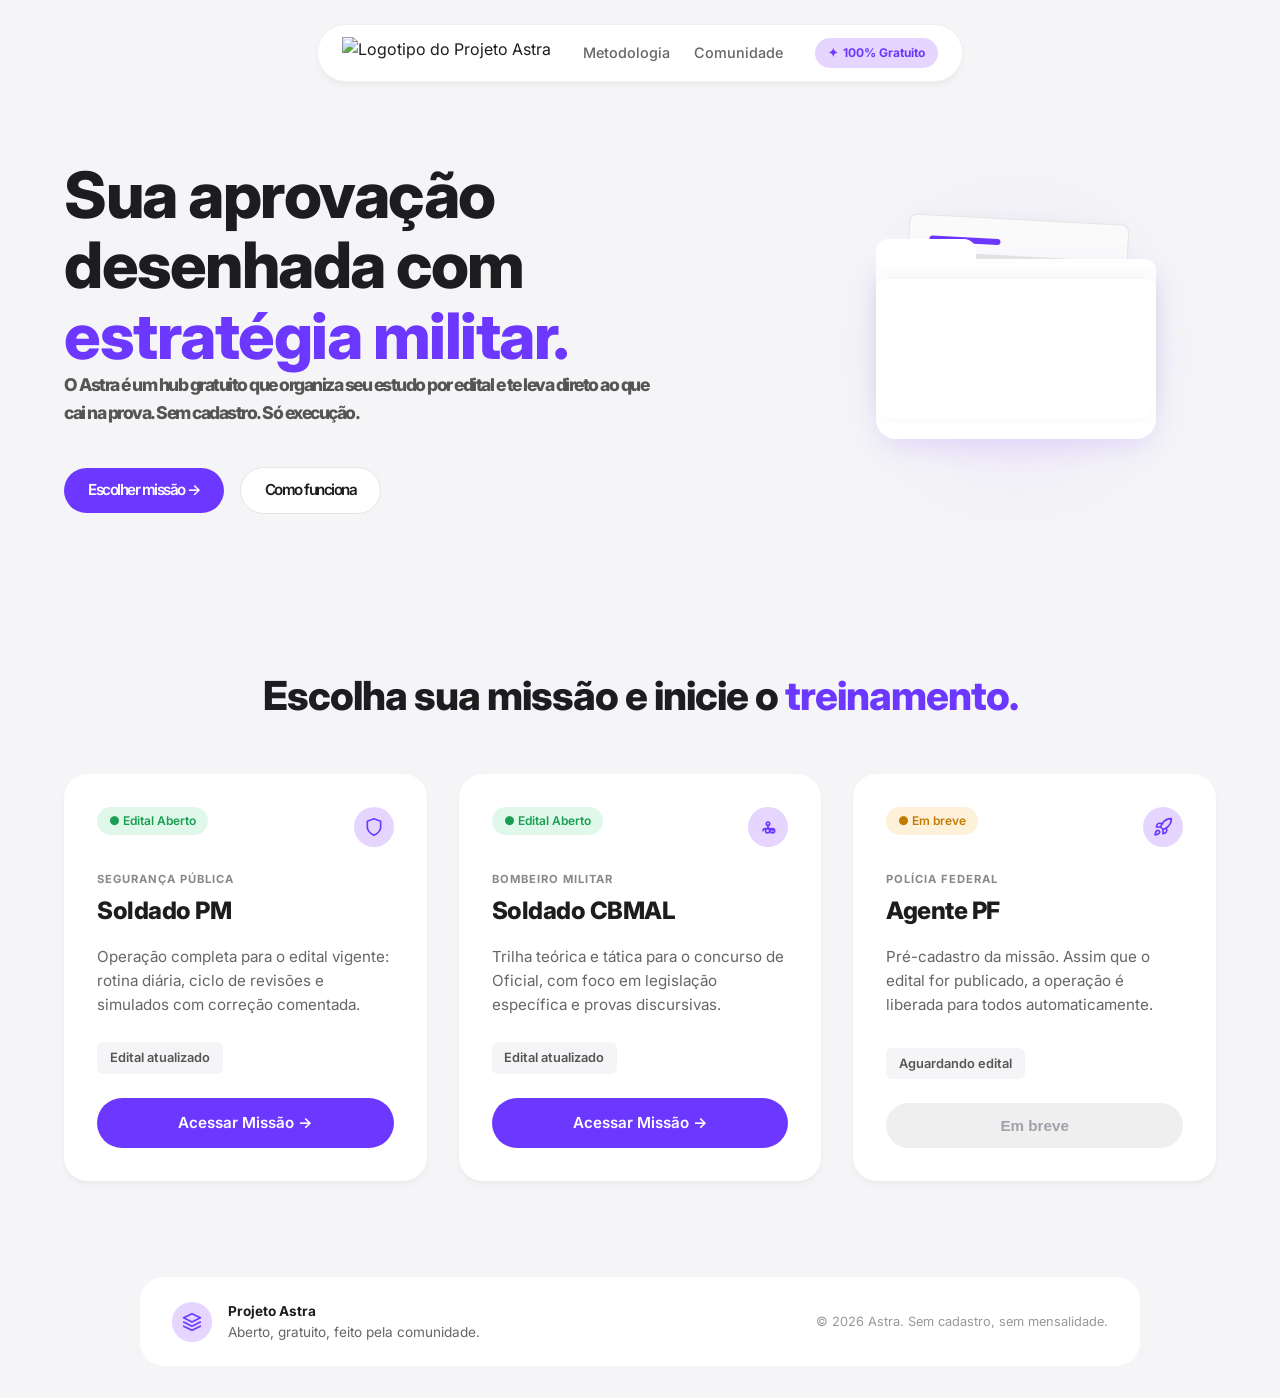
==== commit 41c8306f: "feat: adiciona logotipo" ====
--- a/index.html
+++ b/index.html
@@ -103,9 +103,11 @@
 
   <div class="navbar-wrapper">
     <nav class="navbar">
-      <a href="index.html" class="logo">Astra<span>.</span></a>
+      <a href="index.html" class="logo-link">
+  <img src="assets/img/logo-dark.svg" alt="Logotipo do Projeto Astra" class="logo-img">
+</a>
       <div class="nav-links">
-        <a href="#">Início</a><a href="#">Metodologia</a><a href="#">Comunidade</a>
+        <a href="#">Metodologia</a><a href="#">Comunidade</a>
       </div>
       <div class="badge-free"><span>✦</span> 100% Gratuito</div>
     </nav>
@@ -113,10 +115,10 @@
 
   <header class="hero">
     <div class="hero-content">
-      <h1>Sua aprovação desenhada com <span class="highlight">estratégia militar</span> e <span class="highlight">dados.</span></h1>
-      <p>O Astra é um hub gratuito que organiza seu estudo por edital, mede sua performance e te leva direto ao que cai na prova. Sem cadastro. Sem fricção. Só execução.</p>
+      <h1>Sua aprovação desenhada com <span class="highlight">estratégia militar.</span>
+      <p>O Astra é um hub gratuito que organiza seu estudo por edital e te leva direto ao que cai na prova. Sem cadastro. Só execução.</p>
       <div class="hero-actions">
-        <a href="#missoes" class="btn btn-primary">Escolher minha missão &rarr;</a>
+        <a href="#missoes" class="btn btn-primary">Escolher missão &rarr;</a>
         <a href="ferramentas/calculadora.html" class="btn btn-outline">Como funciona</a>
       </div>
     </div>
--- a/css/style.css
+++ b/css/style.css
@@ -125,6 +125,34 @@
   color: #C27A04; /* Tom mais escuro para leitura */
 }
 
+
+
+
+
+/* =========================================
+   ESTILOS DO LOGOTIPO DA NAVBAR
+   ========================================= */
+.logo-link {
+  display: flex;
+  align-items: center;
+  text-decoration: none;
+}
+
+.logo-img {
+  height: 32px; /* Define a altura fixa do logo */
+  width: auto;  /* A largura se ajusta automaticamente para não distorcer */
+  object-fit: contain; /* Garante que a imagem caiba perfeitamente */
+  transition: transform 0.2s ease; /* Animação suave para o hover */
+}
+
+/* Efeito interativo quando passar o mouse no logo */
+.logo-link:hover .logo-img {
+  transform: scale(1.05);
+}
+
+
+
+
 /* =========================================================
    TEMA ESCURO: EDITAIS VERTICALIZADOS (CBMAL/PMAL)
    ========================================================= */
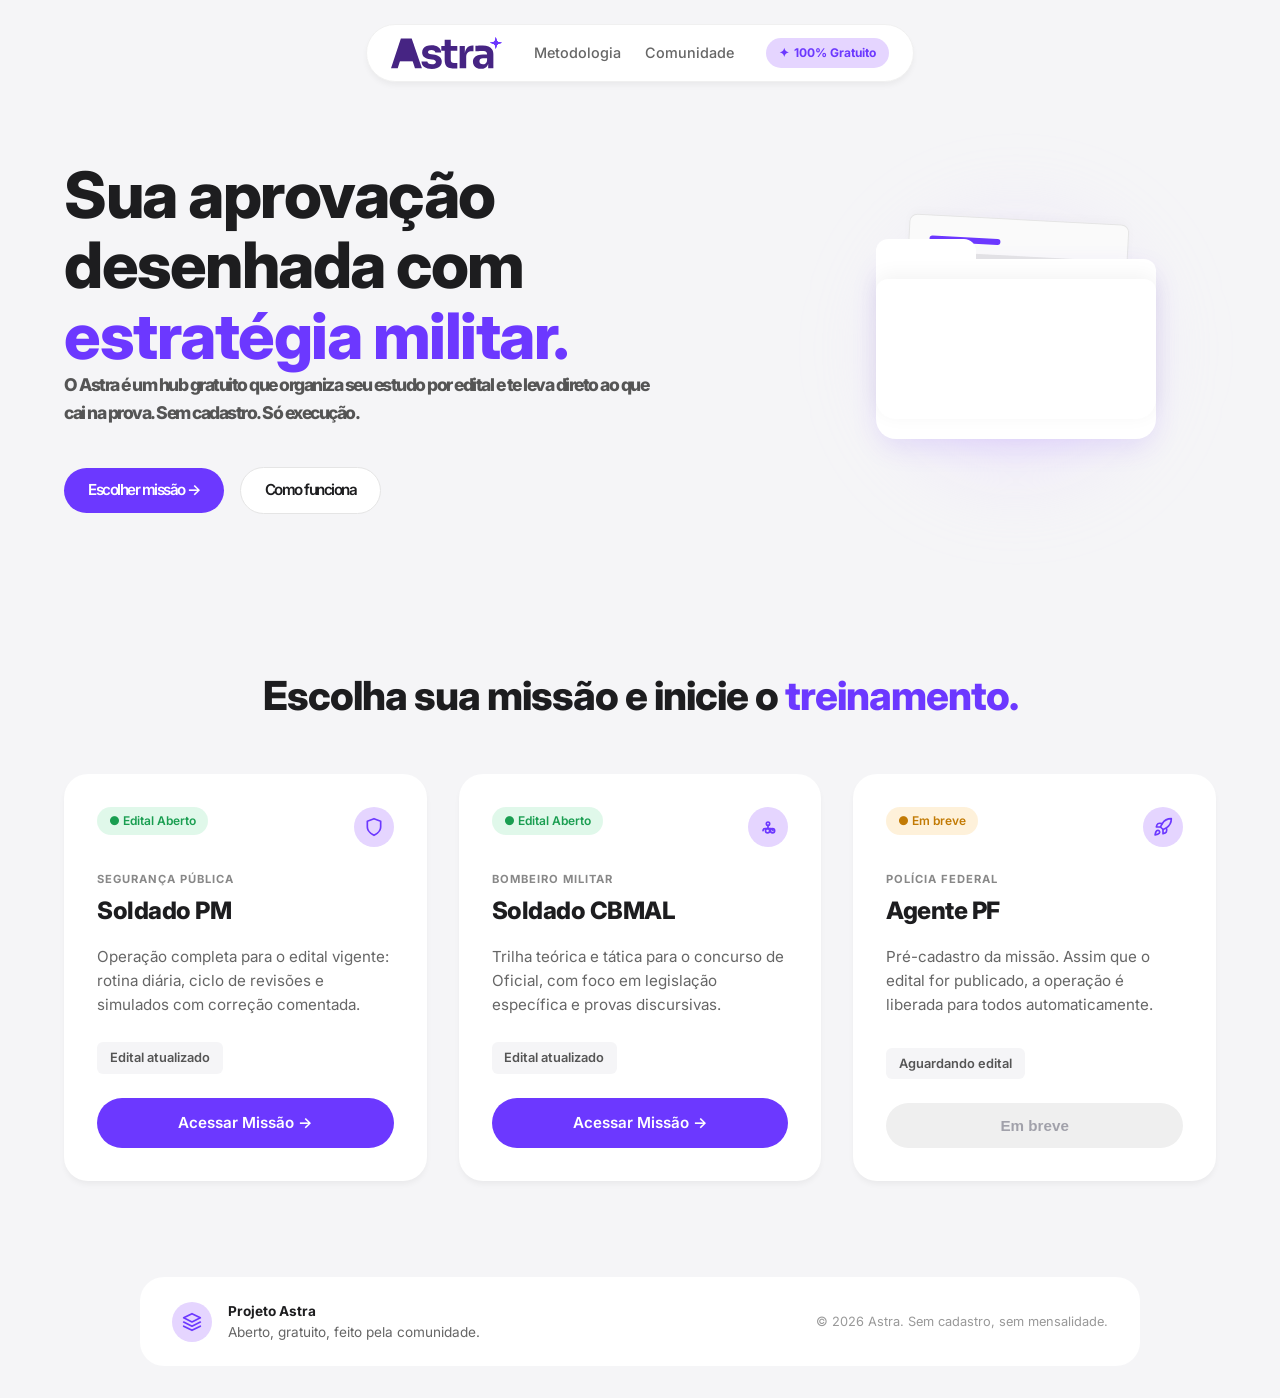
==== commit a14d886a: "feat: corrige logotipo" ====
--- a/index.html
+++ b/index.html
@@ -104,7 +104,7 @@
   <div class="navbar-wrapper">
     <nav class="navbar">
       <a href="index.html" class="logo-link">
-  <img src="assets/img/logo-dark.svg" alt="Logotipo do Projeto Astra" class="logo-img">
+  <img src="assets/img/dark-logo.svg" alt="Logotipo do Projeto Astra" class="logo-img">
 </a>
       <div class="nav-links">
         <a href="#">Metodologia</a><a href="#">Comunidade</a>
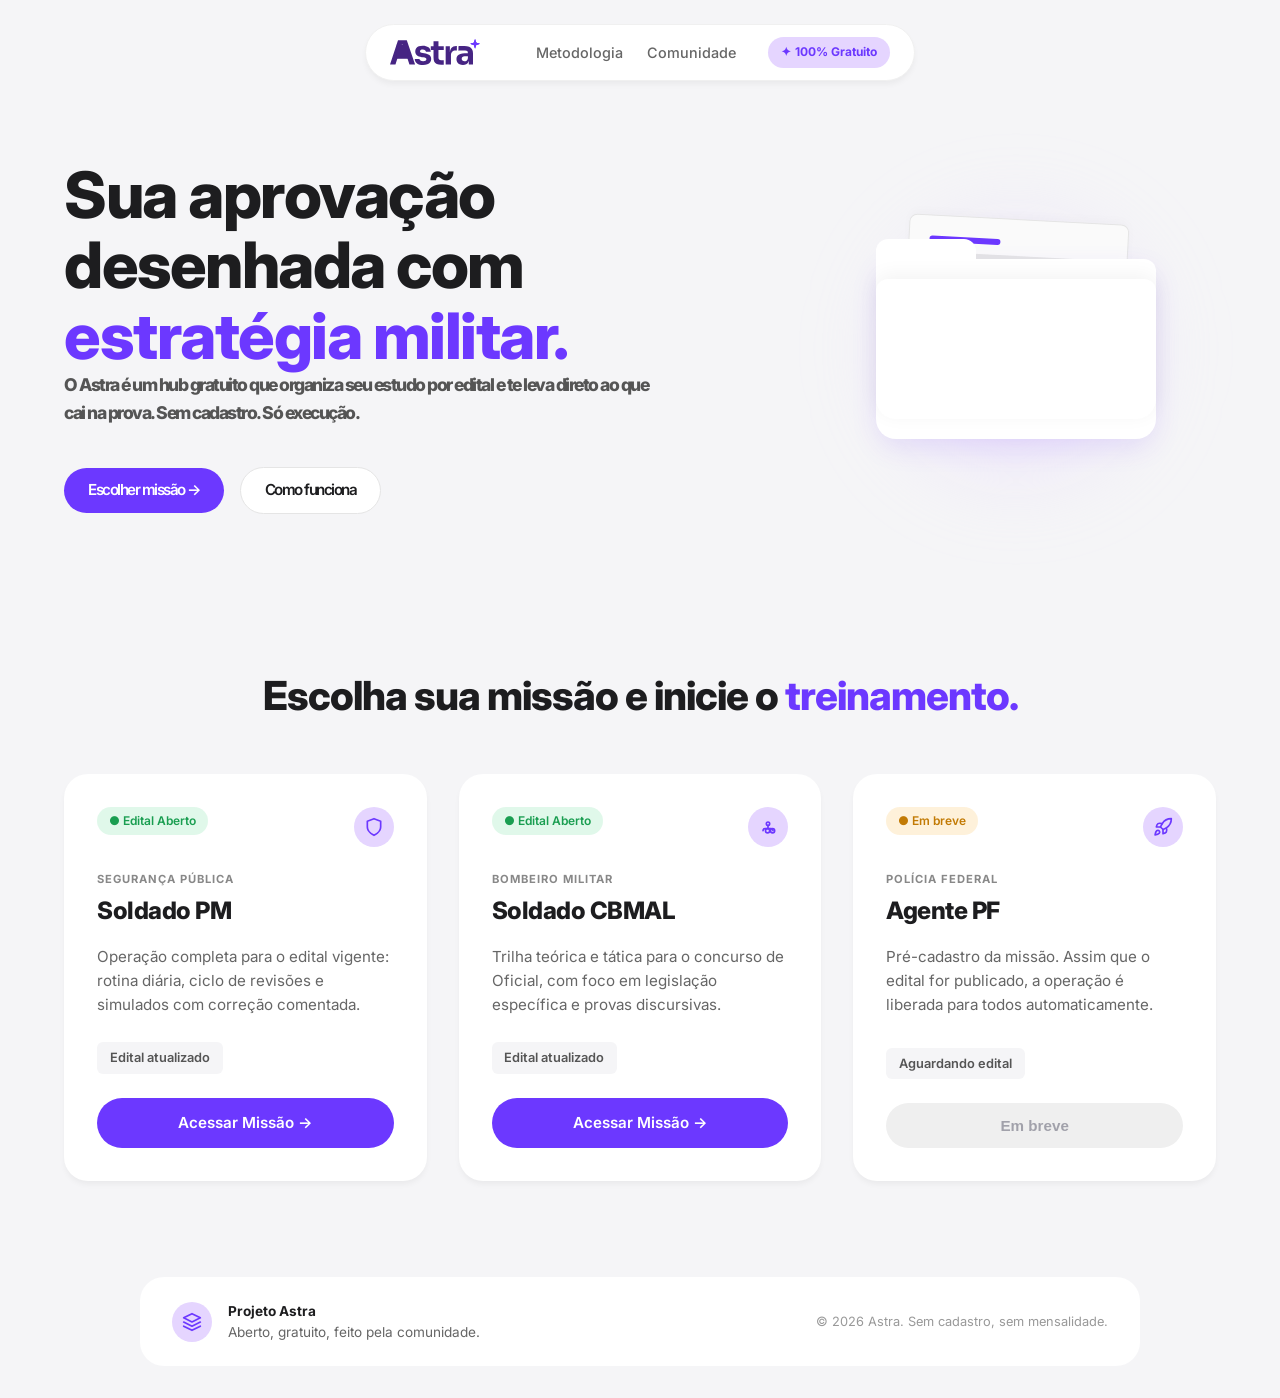
==== commit 6e01c084: "feat: corrige atualizacao  logotipo" ====
--- a/index.html
+++ b/index.html
@@ -107,7 +107,7 @@
   <img src="assets/img/dark-logo.svg" alt="Logotipo do Projeto Astra" class="logo-img">
 </a>
       <div class="nav-links">
-        <a href="#">Metodologia</a><a href="#">Comunidade</a>
+        <a></a><a href="#">Metodologia</a><a href="#">Comunidade</a>
       </div>
       <div class="badge-free"><span>✦</span> 100% Gratuito</div>
     </nav>
--- a/css/style.css
+++ b/css/style.css
@@ -125,34 +125,6 @@
   color: #C27A04; /* Tom mais escuro para leitura */
 }
 
-
-
-
-
-/* =========================================
-   ESTILOS DO LOGOTIPO DA NAVBAR
-   ========================================= */
-.logo-link {
-  display: flex;
-  align-items: center;
-  text-decoration: none;
-}
-
-.logo-img {
-  height: 32px; /* Define a altura fixa do logo */
-  width: auto;  /* A largura se ajusta automaticamente para não distorcer */
-  object-fit: contain; /* Garante que a imagem caiba perfeitamente */
-  transition: transform 0.2s ease; /* Animação suave para o hover */
-}
-
-/* Efeito interativo quando passar o mouse no logo */
-.logo-link:hover .logo-img {
-  transform: scale(1.05);
-}
-
-
-
-
 /* =========================================================
    TEMA ESCURO: EDITAIS VERTICALIZADOS (CBMAL/PMAL)
    ========================================================= */
@@ -257,4 +229,25 @@
   .topic-row.sub-topic .topic-name { padding-left: 30px; }
   .topic-row.sub-sub-topic .topic-name { padding-left: 45px; }
   .subject-header-grid { grid-template-columns: 1fr 100px 80px; }
+}
+
+/* =========================================
+   ESTILOS DO LOGOTIPO DA NAVBAR
+   ========================================= */
+.logo-link {
+  display: flex;
+  align-items: center;
+  text-decoration: none;
+}
+
+.logo-img {
+  height: 26px; /* Define a altura fixa do logo */
+  width: auto;  /* A largura se ajusta automaticamente para não distorcer */
+  object-fit: contain; /* Garante que a imagem caiba perfeitamente */
+  transition: transform 0.2s ease; /* Animação suave para o hover */
+}
+
+/* Efeito interativo quando passar o mouse no logo */
+.logo-link:hover .logo-img {
+  transform: scale(1.03);
 }
